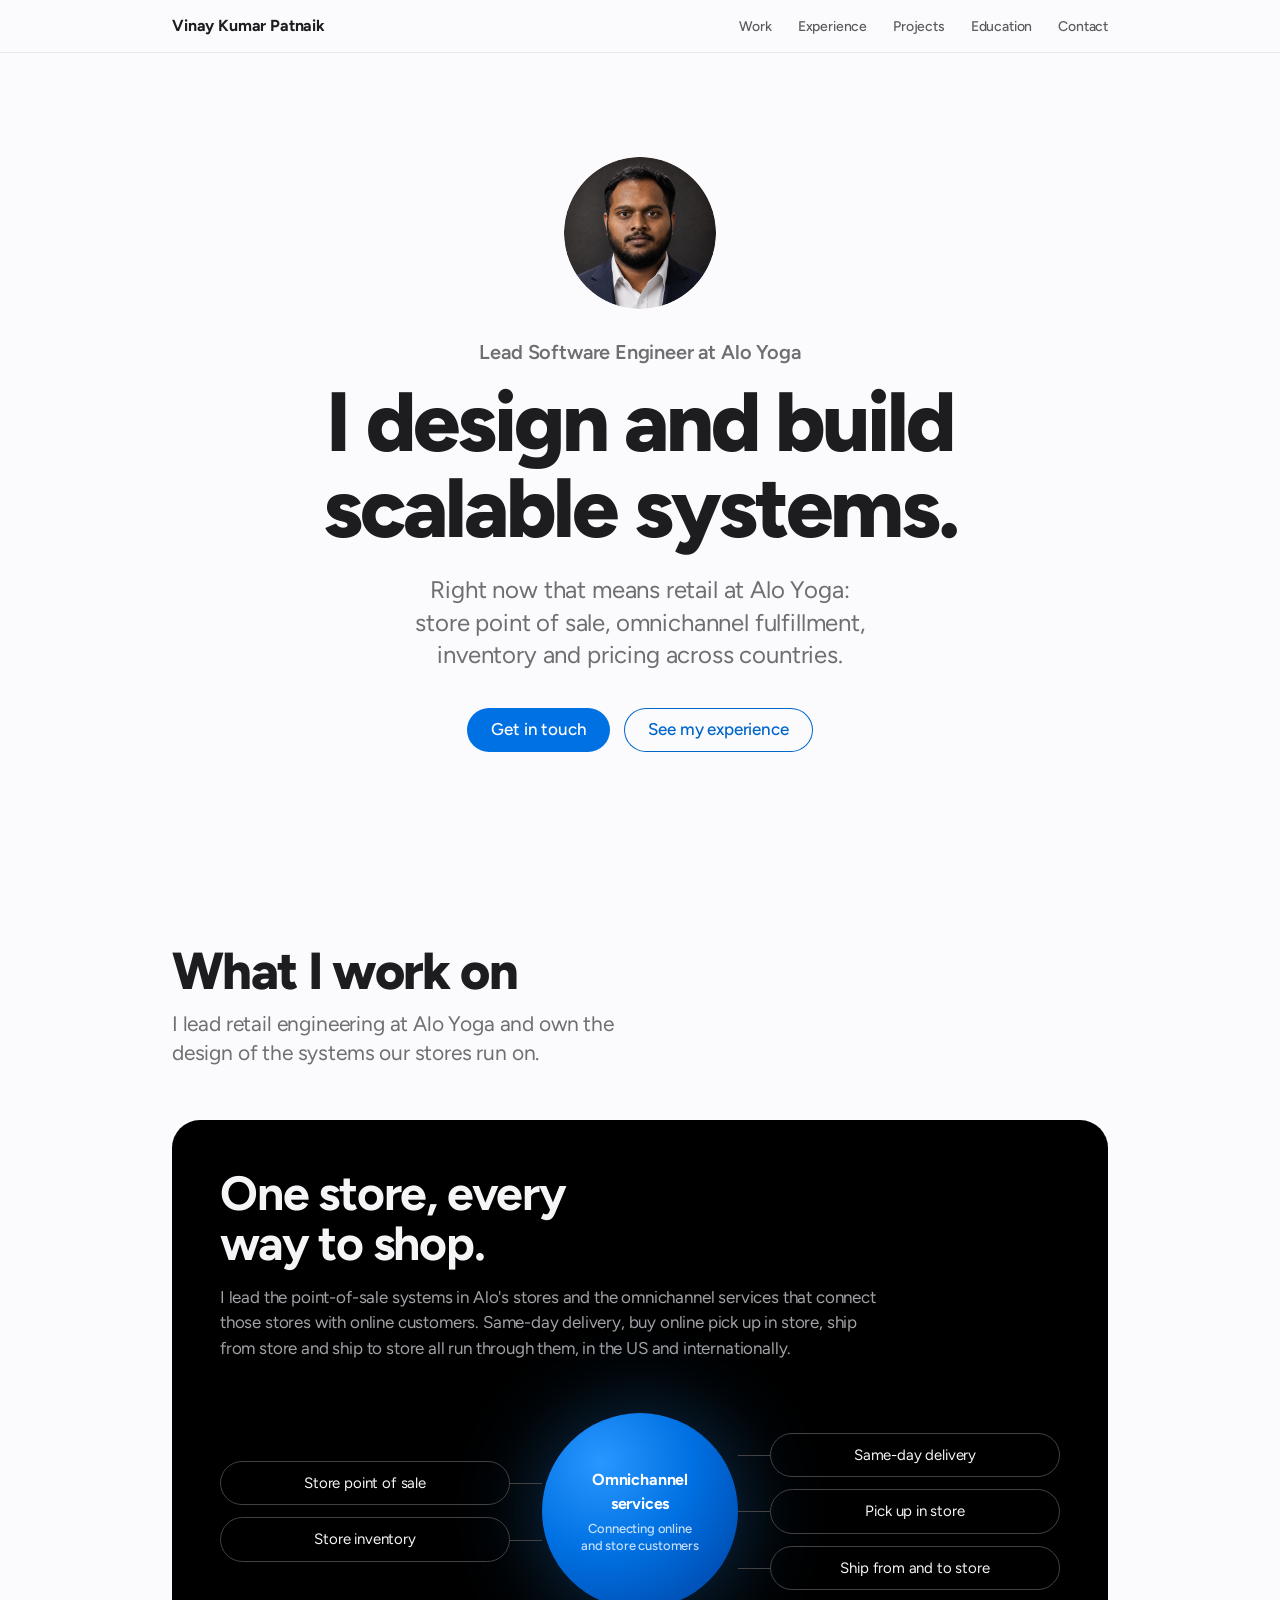
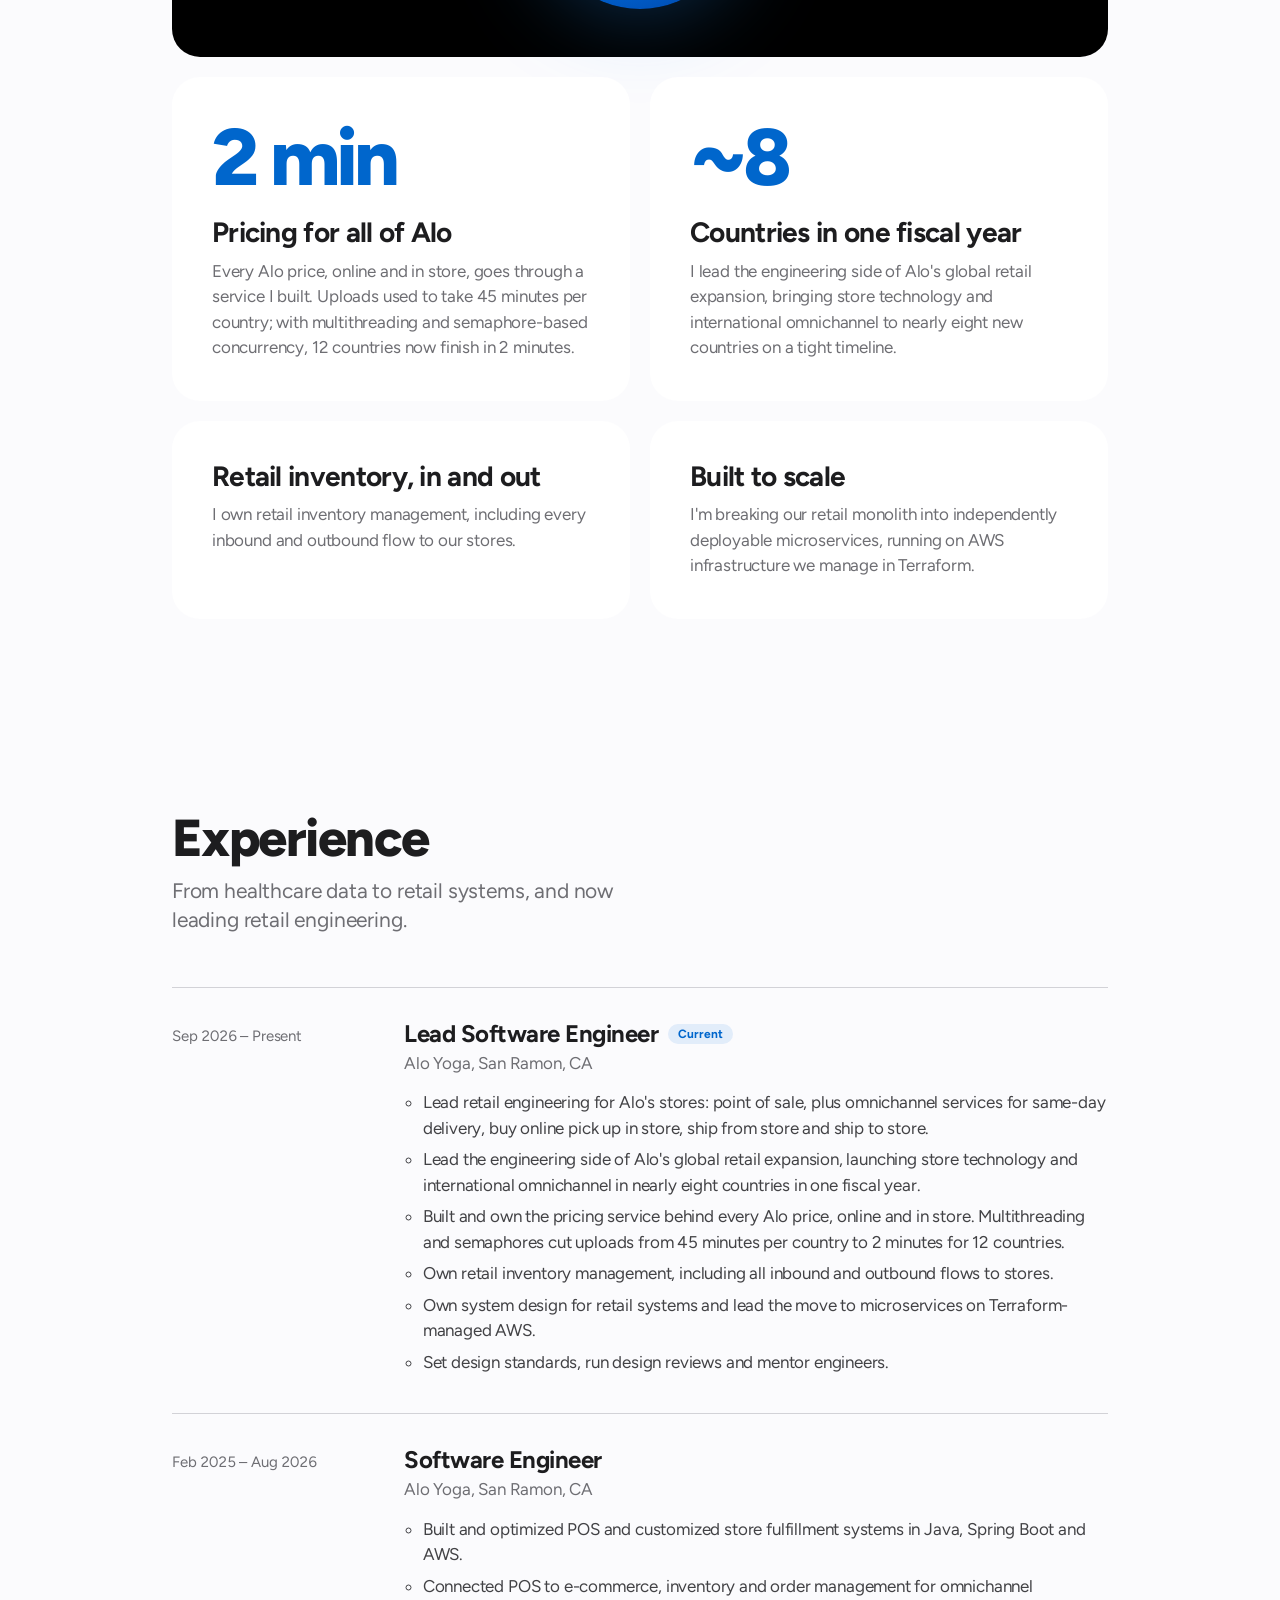
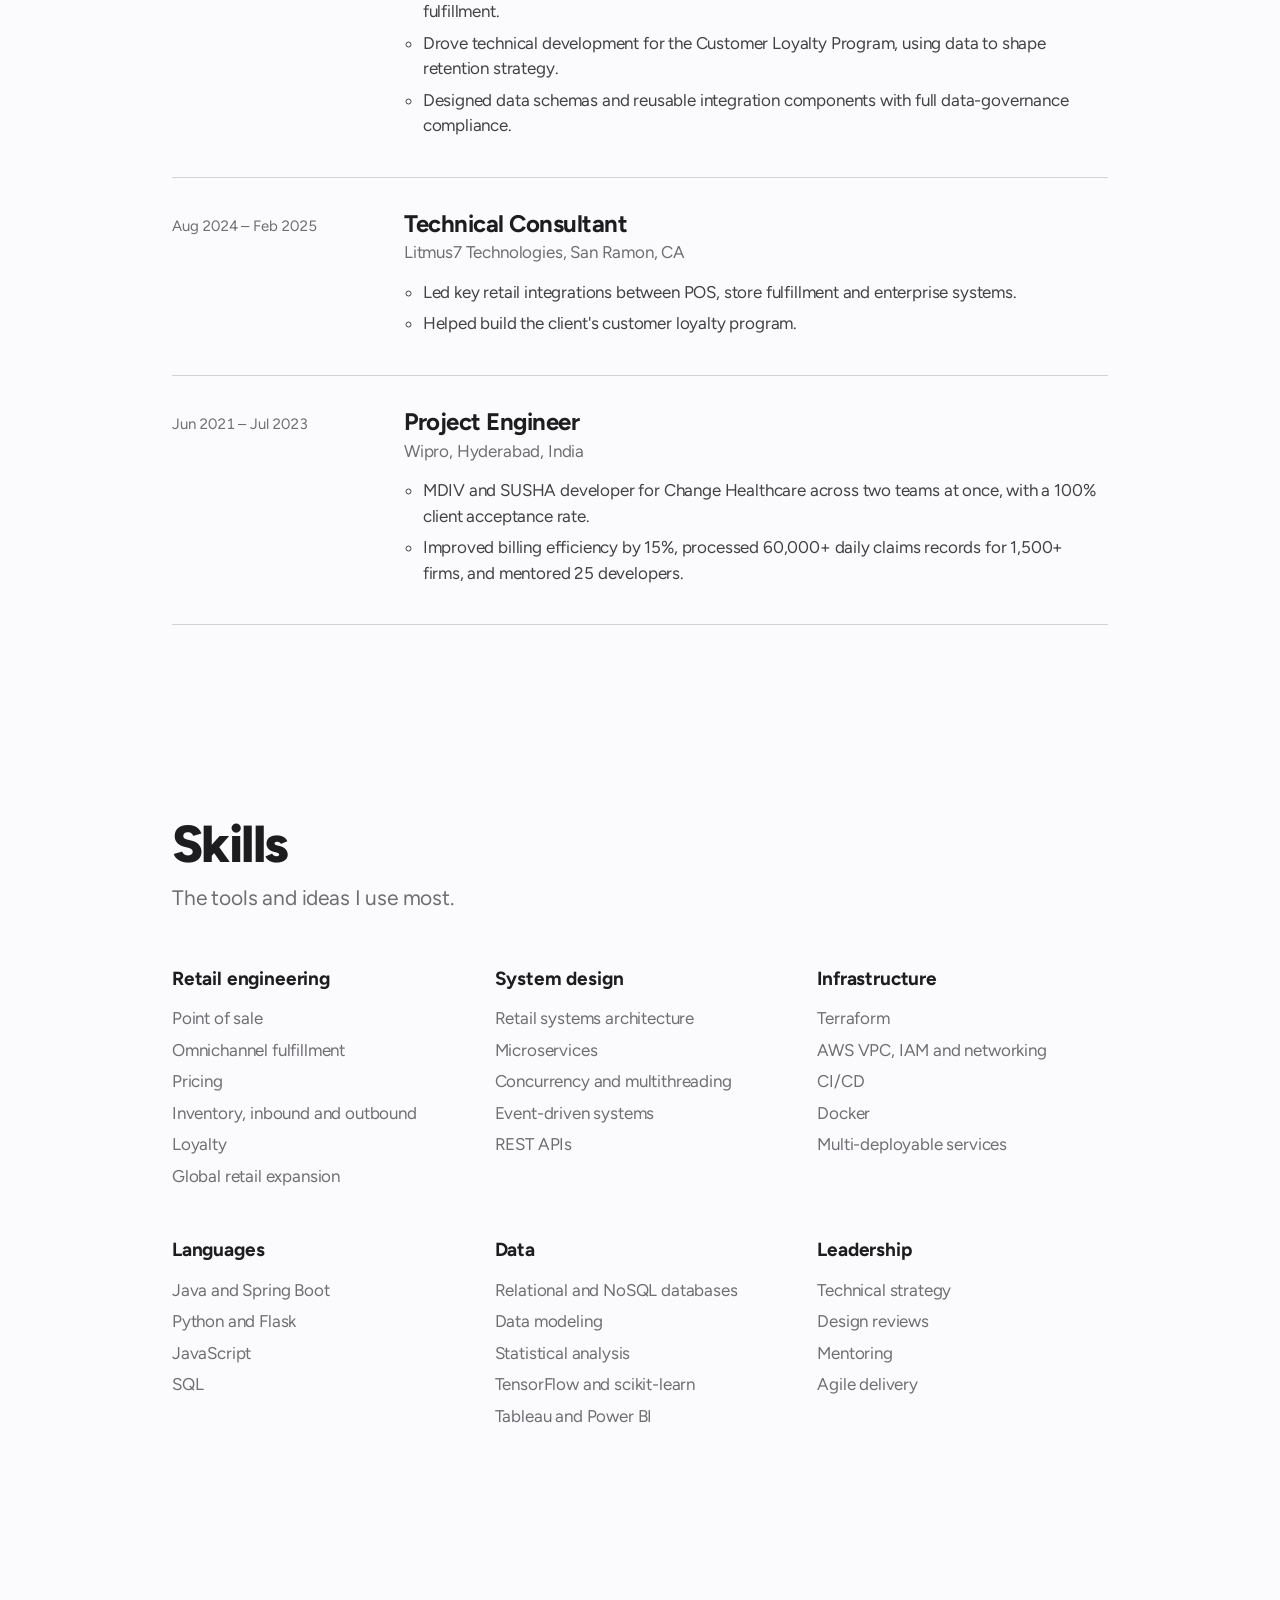
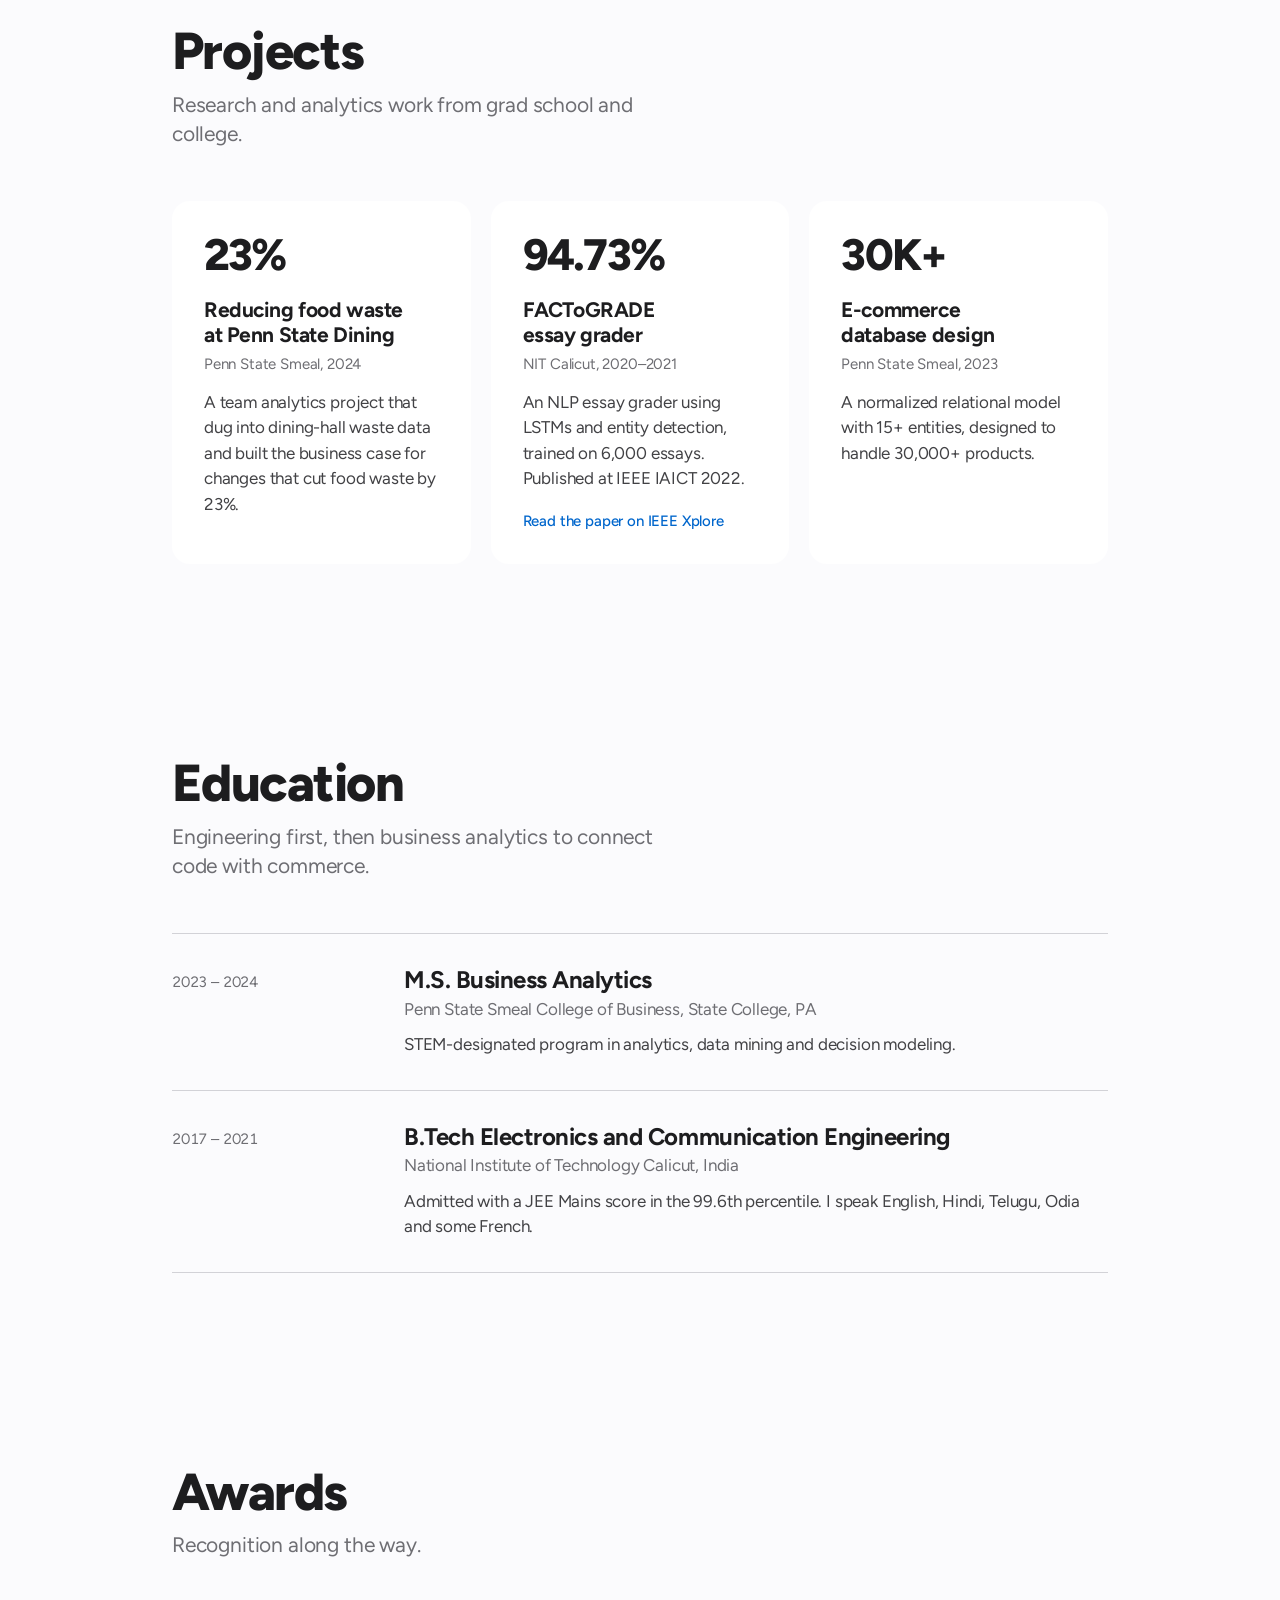
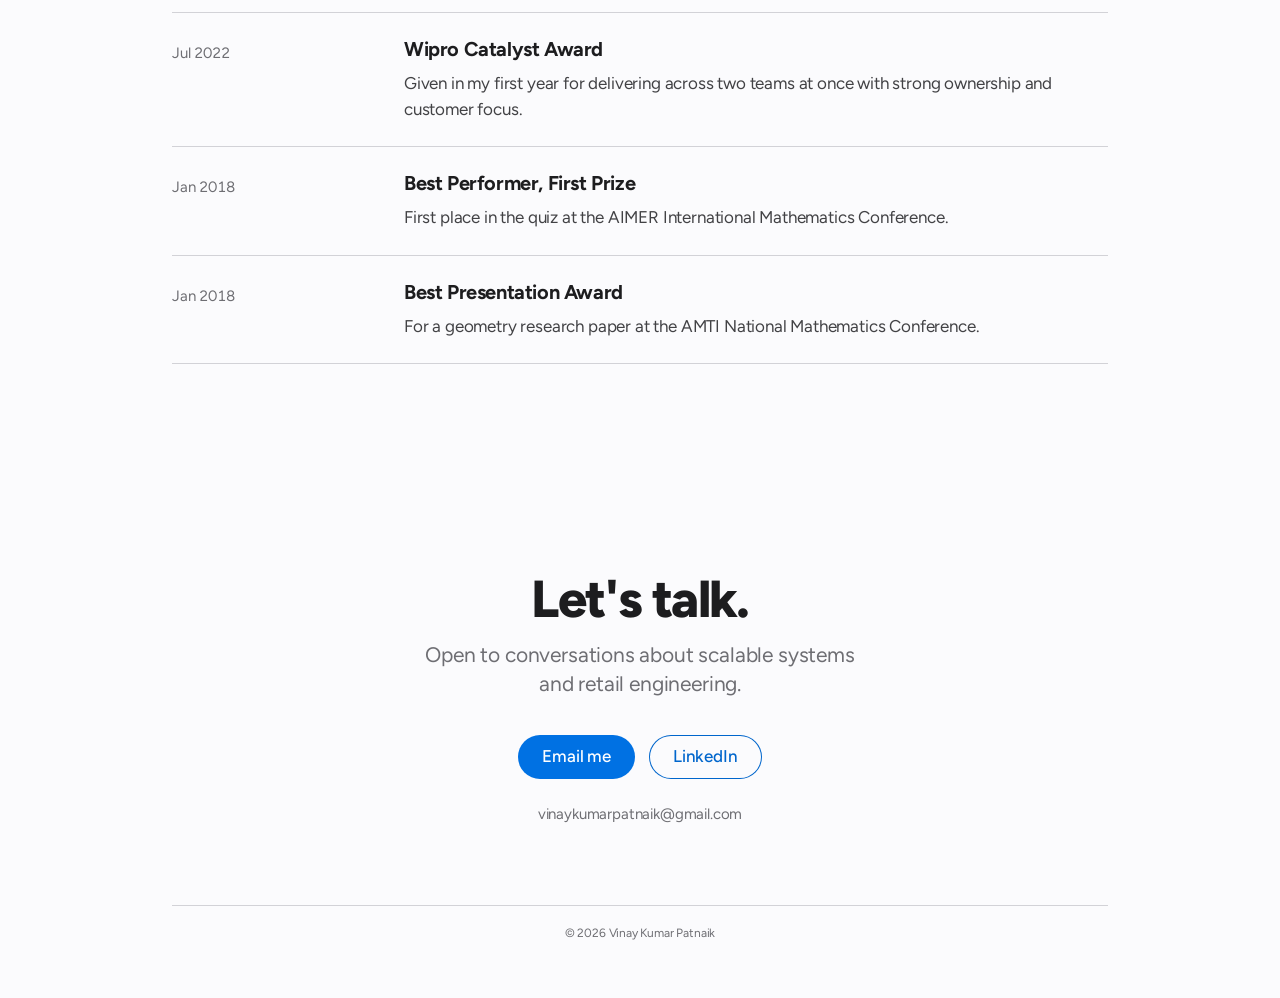
==== index.html @ 87bb8168 "Align copy with scalable systems framing; add robots.txt and sitemap" ====
<!DOCTYPE html>
<html lang="en">
<head>
<meta charset="utf-8">
<meta name="viewport" content="width=device-width, initial-scale=1">
<title>Vinay Kumar Patnaik — Lead Software Engineer</title>
<meta name="description" content="Vinay Kumar Patnaik designs and builds scalable systems. Lead Software Engineer at Alo Yoga, leading retail engineering: POS, omnichannel, inventory, pricing and global expansion.">
<meta name="color-scheme" content="light dark">
<link rel="canonical" href="https://vinaykumarpatnaik.com/">
<meta property="og:title" content="Vinay Kumar Patnaik — Lead Software Engineer">
<meta property="og:description" content="I design and build scalable systems. Right now that means retail at Alo Yoga: POS, omnichannel, inventory and pricing across countries.">
<meta property="og:image" content="https://vinaykumarpatnaik.com/images/avatar.png">
<meta property="og:url" content="https://vinaykumarpatnaik.com/">
<link rel="icon" href="images/avatar.png">

<link rel="preconnect" href="https://fonts.googleapis.com">
<link rel="preconnect" href="https://fonts.gstatic.com" crossorigin>
<link rel="stylesheet" href="https://fonts.googleapis.com/css2?family=Figtree:wght@400;500;600;700;800&display=swap">

<style>
  :root{
    --canvas:#fbfbfd; --surface:#ffffff; --ink:#1d1d1f; --body:#424245; --muted:#6e6e73;
    --hair:#d2d2d7; --link:#0066cc; --cta:#0071e3; --cta-hover:#0077ed;
    --night:#000000; --night-ink:#f5f5f7; --night-muted:#a1a1a6; --night-line:#424245;
    --nav:rgba(251,251,253,.72); --nav-line:rgba(0,0,0,.08); --tag:rgba(0,113,227,.1);
    --font:"Figtree",-apple-system,BlinkMacSystemFont,"Helvetica Neue",Helvetica,Arial,sans-serif;
  }
  @media (prefers-color-scheme:dark){
    :root{
      --canvas:#000000; --surface:#1d1d1f; --ink:#f5f5f7; --body:#c7c7cc; --muted:#86868b;
      --hair:#38383a; --link:#2997ff; --cta:#0071e3; --cta-hover:#0a84ff;
      --night:#0b0b0c; --night-line:#3a3a3c;
      --nav:rgba(22,22,23,.72); --nav-line:rgba(255,255,255,.08); --tag:rgba(41,151,255,.16);
    }
  }
  *{box-sizing:border-box;margin:0;padding:0}
  html{scroll-behavior:smooth;-webkit-text-size-adjust:100%;scroll-padding-top:64px}
  body{background:var(--canvas);color:var(--ink);font-family:var(--font);font-size:17px;line-height:1.5;letter-spacing:-0.01em;-webkit-font-smoothing:antialiased;overflow-x:clip}
  img{max-width:100%}
  a{color:var(--link);text-decoration:none}
  a:hover{text-decoration:underline}
  :focus-visible{outline:3px solid var(--cta);outline-offset:3px;border-radius:6px}
  .wrap{max-width:980px;margin-inline:auto;padding-inline:22px}

  /* nav */
  nav{position:sticky;top:0;z-index:10;background:var(--nav);backdrop-filter:saturate(180%) blur(20px);-webkit-backdrop-filter:saturate(180%) blur(20px);border-bottom:1px solid var(--nav-line)}
  nav .wrap{display:flex;align-items:center;justify-content:space-between;height:52px}
  nav .me{font-weight:700;font-size:16px;color:var(--ink);letter-spacing:-0.01em}
  nav .me:hover{text-decoration:none}
  nav ul{display:flex;gap:26px;list-style:none}
  nav ul a{color:var(--ink);opacity:.72;font-size:14px;font-weight:500;padding-block:14px}
  nav ul a:hover{opacity:1;text-decoration:none}

  /* hero */
  .hero{text-align:center;padding-block:104px 96px}
  .avatar{display:block;width:152px;height:152px;border-radius:50%;margin:0 auto 28px}
  .hero .role{font-size:20px;font-weight:600;color:var(--muted)}
  .hero h1{font-size:clamp(46px,8.4vw,84px);line-height:1.02;letter-spacing:-0.035em;font-weight:800;max-width:12ch;margin:12px auto 0;text-wrap:balance}
  .hero .sub{font-size:clamp(19px,2.4vw,24px);line-height:1.35;color:var(--muted);max-width:32ch;margin:24px auto 0;text-wrap:balance}
  .ctas{margin-top:36px;display:flex;gap:14px;justify-content:center;flex-wrap:wrap}
  .btn{display:inline-flex;align-items:center;min-height:44px;padding:0 24px;border-radius:980px;font-size:17px;font-weight:500}
  .btn:hover{text-decoration:none}
  .btn-primary{background:var(--cta);color:#fff}
  .btn-primary:hover{background:var(--cta-hover)}
  .btn-ghost{color:var(--link);box-shadow:inset 0 0 0 1px var(--link)}
  .btn-ghost:hover{background:var(--tag)}
  @media (prefers-reduced-motion:no-preference){
    .hero > *{opacity:0;transform:translateY(14px);animation:rise .9s cubic-bezier(.2,.7,.2,1) forwards}
    .hero > :nth-child(2){animation-delay:.08s}
    .hero > :nth-child(3){animation-delay:.16s}
    .hero > :nth-child(4){animation-delay:.26s}
    .hero > :nth-child(5){animation-delay:.34s}
    @keyframes rise{to{opacity:1;transform:none}}
  }

  /* sections */
  section{padding-block:96px}
  h2{font-size:clamp(34px,5vw,52px);line-height:1.05;letter-spacing:-0.03em;font-weight:800;margin-bottom:12px;text-wrap:balance}
  .lede{font-size:21px;line-height:1.38;color:var(--muted);max-width:38ch;margin-bottom:52px}

  /* bento */
  .grid{display:grid;grid-template-columns:repeat(6,minmax(0,1fr));gap:20px}
  .tile{background:var(--surface);border-radius:28px;padding:40px;display:flex;flex-direction:column}
  .tile h3{font-size:28px;line-height:1.12;letter-spacing:-0.025em;font-weight:700;margin-bottom:10px;text-wrap:balance}
  .tile p{color:var(--muted)}
  .s6{grid-column:span 6}.s4{grid-column:span 4}.s3{grid-column:span 3}.s2{grid-column:span 2}
  .tile.night{background:var(--night);color:var(--night-ink);padding:48px}
  @media (prefers-color-scheme:dark){.tile.night{box-shadow:inset 0 0 0 1px var(--night-line)}}
  .tile.night p{color:var(--night-muted);max-width:60ch}
  .tile.night h3{font-size:clamp(32px,4.6vw,48px);line-height:1.05;max-width:15ch;margin-bottom:16px}
  .stat{font-size:clamp(56px,7vw,80px);font-weight:800;letter-spacing:-0.05em;line-height:1;margin-bottom:20px;color:var(--link)}

  /* omnichannel diagram */
  .omni{margin-top:52px;display:grid;grid-template-columns:1fr auto 1fr;align-items:center}
  .chans{display:flex;flex-direction:column;gap:12px}
  .chan{position:relative;border:1px solid var(--night-line);border-radius:980px;padding:10px 18px;font-size:15px;color:var(--night-ink);text-align:center;white-space:nowrap}
  .left .chan::after,.right .chan::before{content:"";position:absolute;top:50%;width:32px;height:1px;background:var(--night-line)}
  .left .chan::after{right:-33px}
  .right .chan::before{left:-33px}
  .core{width:196px;height:196px;border-radius:50%;margin-inline:32px;display:grid;place-content:center;text-align:center;padding:24px;font-size:16px;font-weight:700;color:#fff;
    background:radial-gradient(circle at 30% 25%,#2997ff 0%,#0071e3 45%,#003e9e 100%);box-shadow:0 0 90px rgba(41,151,255,.35)}
  .core small{display:block;font-weight:500;color:rgba(255,255,255,.78);font-size:13px;margin-top:4px;line-height:1.35}

  /* ruled rows: experience, education, awards */
  .rows{list-style:none;border-top:1px solid var(--hair)}
  .row{display:grid;grid-template-columns:200px minmax(0,1fr);gap:32px;padding-block:32px;border-bottom:1px solid var(--hair)}
  .row .when{color:var(--muted);font-size:15px;padding-top:5px;font-variant-numeric:tabular-nums}
  .row h3{font-size:24px;line-height:1.2;letter-spacing:-0.02em;font-weight:700}
  .row .org{color:var(--muted);margin-top:2px}
  .row ul{padding-left:1.1em;color:var(--body);margin-top:14px}
  .row li{margin-block:6px;max-width:66ch}
  .row p{color:var(--body);margin-top:10px;max-width:62ch}
  .row.current h3::after{content:"Current";display:inline-block;font-size:12px;font-weight:700;color:var(--link);background:var(--tag);padding:3px 10px;border-radius:980px;margin-left:10px;vertical-align:4px;letter-spacing:0}
  .rows.compact .row{padding-block:24px}
  .rows.compact .row h3{font-size:20px}

  /* skills */
  .skills{display:grid;grid-template-columns:repeat(3,minmax(0,1fr));gap:44px 32px}
  .skills h3{font-size:19px;font-weight:700;margin-bottom:10px}
  .skills ul{list-style:none;color:var(--muted)}
  .skills li{padding-block:3px}

  /* projects */
  .cards{display:grid;grid-template-columns:repeat(3,minmax(0,1fr));gap:20px}
  .card{background:var(--surface);border-radius:18px;padding:32px;display:flex;flex-direction:column}
  .card .result{font-size:44px;font-weight:800;letter-spacing:-0.04em;line-height:1;margin-bottom:20px}
  .card h3{font-size:21px;line-height:1.2;font-weight:700;letter-spacing:-0.02em;margin-bottom:6px;text-wrap:balance}
  .card .meta{color:var(--muted);font-size:15px;margin-bottom:14px}
  .card p{color:var(--body)}
  .card .more{margin-top:auto;padding-top:18px;font-size:15px;font-weight:500}

  /* footer */
  footer{padding-block:112px 56px;text-align:center}
  footer h2{margin-bottom:14px}
  footer .lede{margin:0 auto 32px;max-width:34ch}
  footer .addr{margin-top:24px;color:var(--muted);font-size:15px}
  .fine{margin-top:80px;padding-top:18px;border-top:1px solid var(--hair);font-size:12px;color:var(--muted)}

  @media (max-width:820px){
    nav ul{gap:18px}
    .s2,.s3,.s4{grid-column:span 6}
    .tile,.tile.night{padding:32px}
    .row{grid-template-columns:minmax(0,1fr);gap:4px}
    .skills{grid-template-columns:repeat(2,minmax(0,1fr))}
    .cards{grid-template-columns:minmax(0,1fr)}
    .omni{grid-template-columns:minmax(0,1fr);justify-items:center;gap:22px}
    .chans{flex-direction:row;flex-wrap:wrap;justify-content:center}
    .left .chan::after,.right .chan::before{display:none}
    .core{margin:0}
  }
  @media (max-width:560px){
    nav ul li:nth-child(n+3){display:none}
    .skills{grid-template-columns:minmax(0,1fr)}
    .hero{padding-block:72px 64px}
    section{padding-block:72px}
    .lede{font-size:19px;margin-bottom:36px}
  }
</style>
</head>
<body>

<nav aria-label="Main">
  <div class="wrap">
    <a class="me" href="#top">Vinay Kumar Patnaik</a>
    <ul>
      <li><a href="#work">Work</a></li>
      <li><a href="#experience">Experience</a></li>
      <li><a href="#projects">Projects</a></li>
      <li><a href="#education">Education</a></li>
      <li><a href="#contact">Contact</a></li>
    </ul>
  </div>
</nav>

<main id="top">
  <header class="hero wrap">
    <img class="avatar" src="images/avatar.png" width="152" height="152" alt="Portrait of Vinay Kumar Patnaik">
    <p class="role">Lead Software Engineer at Alo Yoga</p>
    <h1>I design and build scalable systems.</h1>
    <p class="sub">Right now that means retail at Alo Yoga: store point of sale, omnichannel fulfillment, inventory and pricing across countries.</p>
    <div class="ctas">
      <a class="btn btn-primary" href="mailto:vinaykumarpatnaik@gmail.com">Get in touch</a>
      <a class="btn btn-ghost" href="#experience">See my experience</a>
    </div>
  </header>

  <section id="work" class="wrap" aria-labelledby="work-h">
    <h2 id="work-h">What I work on</h2>
    <p class="lede">I lead retail engineering at Alo Yoga and own the design of the systems our stores run on.</p>

    <div class="grid">
      <article class="tile night s6">
        <h3>One store, every way to shop.</h3>
        <p>I lead the point-of-sale systems in Alo's stores and the omnichannel services that connect those stores with online customers. Same-day delivery, buy online pick up in store, ship from store and ship to store all run through them, in the US and internationally.</p>
        <div class="omni" aria-hidden="true">
          <div class="chans left"><span class="chan">Store point of sale</span><span class="chan">Store inventory</span></div>
          <div class="core">Omnichannel services<small>Connecting online<br>and store customers</small></div>
          <div class="chans right"><span class="chan">Same-day delivery</span><span class="chan">Pick up in store</span><span class="chan">Ship from and to store</span></div>
        </div>
      </article>

      <article class="tile s3">
        <div class="stat">2 min</div>
        <h3>Pricing for all of Alo</h3>
        <p>Every Alo price, online and in store, goes through a service I built. Uploads used to take 45 minutes per country; with multithreading and semaphore-based concurrency, 12 countries now finish in 2 minutes.</p>
      </article>

      <article class="tile s3">
        <div class="stat">~8</div>
        <h3>Countries in one fiscal year</h3>
        <p>I lead the engineering side of Alo's global retail expansion, bringing store technology and international omnichannel to nearly eight new countries on a tight timeline.</p>
      </article>

      <article class="tile s3">
        <h3>Retail inventory, in and out</h3>
        <p>I own retail inventory management, including every inbound and outbound flow to our stores.</p>
      </article>

      <article class="tile s3">
        <h3>Built to scale</h3>
        <p>I'm breaking our retail monolith into independently deployable microservices, running on AWS infrastructure we manage in Terraform.</p>
      </article>
    </div>
  </section>

  <section id="experience" class="wrap" aria-labelledby="exp-h">
    <h2 id="exp-h">Experience</h2>
    <p class="lede">From healthcare data to retail systems, and now leading retail engineering.</p>
    <ol class="rows">
      <li class="row current">
        <div class="when">Sep 2026 – Present</div>
        <div>
          <h3>Lead Software Engineer</h3>
          <div class="org">Alo Yoga, San Ramon, CA</div>
          <ul>
            <li>Lead retail engineering for Alo's stores: point of sale, plus omnichannel services for same-day delivery, buy online pick up in store, ship from store and ship to store.</li>
            <li>Lead the engineering side of Alo's global retail expansion, launching store technology and international omnichannel in nearly eight countries in one fiscal year.</li>
            <li>Built and own the pricing service behind every Alo price, online and in store. Multithreading and semaphores cut uploads from 45 minutes per country to 2 minutes for 12 countries.</li>
            <li>Own retail inventory management, including all inbound and outbound flows to stores.</li>
            <li>Own system design for retail systems and lead the move to microservices on Terraform-managed AWS.</li>
            <li>Set design standards, run design reviews and mentor engineers.</li>
          </ul>
        </div>
      </li>
      <li class="row">
        <div class="when">Feb 2025 – Aug 2026</div>
        <div>
          <h3>Software Engineer</h3>
          <div class="org">Alo Yoga, San Ramon, CA</div>
          <ul>
            <li>Built and optimized POS and customized store fulfillment systems in Java, Spring Boot and AWS.</li>
            <li>Connected POS to e-commerce, inventory and order management for omnichannel fulfillment.</li>
            <li>Drove technical development for the Customer Loyalty Program, using data to shape retention strategy.</li>
            <li>Designed data schemas and reusable integration components with full data-governance compliance.</li>
          </ul>
        </div>
      </li>
      <li class="row">
        <div class="when">Aug 2024 – Feb 2025</div>
        <div>
          <h3>Technical Consultant</h3>
          <div class="org">Litmus7 Technologies, San Ramon, CA</div>
          <ul>
            <li>Led key retail integrations between POS, store fulfillment and enterprise systems.</li>
            <li>Helped build the client's customer loyalty program.</li>
          </ul>
        </div>
      </li>
      <li class="row">
        <div class="when">Jun 2021 – Jul 2023</div>
        <div>
          <h3>Project Engineer</h3>
          <div class="org">Wipro, Hyderabad, India</div>
          <ul>
            <li>MDIV and SUSHA developer for Change Healthcare across two teams at once, with a 100% client acceptance rate.</li>
            <li>Improved billing efficiency by 15%, processed 60,000+ daily claims records for 1,500+ firms, and mentored 25 developers.</li>
          </ul>
        </div>
      </li>
    </ol>
  </section>

  <section id="skills" class="wrap" aria-labelledby="skills-h">
    <h2 id="skills-h">Skills</h2>
    <p class="lede">The tools and ideas I use most.</p>
    <div class="skills">
      <div><h3>Retail engineering</h3><ul><li>Point of sale</li><li>Omnichannel fulfillment</li><li>Pricing</li><li>Inventory, inbound and outbound</li><li>Loyalty</li><li>Global retail expansion</li></ul></div>
      <div><h3>System design</h3><ul><li>Retail systems architecture</li><li>Microservices</li><li>Concurrency and multithreading</li><li>Event-driven systems</li><li>REST APIs</li></ul></div>
      <div><h3>Infrastructure</h3><ul><li>Terraform</li><li>AWS VPC, IAM and networking</li><li>CI/CD</li><li>Docker</li><li>Multi-deployable services</li></ul></div>
      <div><h3>Languages</h3><ul><li>Java and Spring Boot</li><li>Python and Flask</li><li>JavaScript</li><li>SQL</li></ul></div>
      <div><h3>Data</h3><ul><li>Relational and NoSQL databases</li><li>Data modeling</li><li>Statistical analysis</li><li>TensorFlow and scikit-learn</li><li>Tableau and Power BI</li></ul></div>
      <div><h3>Leadership</h3><ul><li>Technical strategy</li><li>Design reviews</li><li>Mentoring</li><li>Agile delivery</li></ul></div>
    </div>
  </section>

  <section id="projects" class="wrap" aria-labelledby="proj-h">
    <h2 id="proj-h">Projects</h2>
    <p class="lede">Research and analytics work from grad school and college.</p>
    <div class="cards">
      <article class="card">
        <div class="result">23%</div>
        <h3>Reducing food waste at Penn State Dining</h3>
        <div class="meta">Penn State Smeal, 2024</div>
        <p>A team analytics project that dug into dining-hall waste data and built the business case for changes that cut food waste by 23%.</p>
      </article>
      <article class="card">
        <div class="result">94.73%</div>
        <h3>FACToGRADE essay grader</h3>
        <div class="meta">NIT Calicut, 2020–2021</div>
        <p>An NLP essay grader using LSTMs and entity detection, trained on 6,000 essays. Published at IEEE IAICT 2022.</p>
        <a class="more" href="https://ieeexplore.ieee.org/document/9887447">Read the paper on IEEE Xplore</a>
      </article>
      <article class="card">
        <div class="result">30K+</div>
        <h3>E-commerce database design</h3>
        <div class="meta">Penn State Smeal, 2023</div>
        <p>A normalized relational model with 15+ entities, designed to handle 30,000+ products.</p>
      </article>
    </div>
  </section>

  <section id="education" class="wrap" aria-labelledby="edu-h">
    <h2 id="edu-h">Education</h2>
    <p class="lede">Engineering first, then business analytics to connect code with commerce.</p>
    <ol class="rows">
      <li class="row">
        <div class="when">2023 – 2024</div>
        <div>
          <h3>M.S. Business Analytics</h3>
          <div class="org">Penn State Smeal College of Business, State College, PA</div>
          <p>STEM-designated program in analytics, data mining and decision modeling.</p>
        </div>
      </li>
      <li class="row">
        <div class="when">2017 – 2021</div>
        <div>
          <h3>B.Tech Electronics and Communication Engineering</h3>
          <div class="org">National Institute of Technology Calicut, India</div>
          <p>Admitted with a JEE Mains score in the 99.6th percentile. I speak English, Hindi, Telugu, Odia and some French.</p>
        </div>
      </li>
    </ol>
  </section>

  <section id="awards" class="wrap" aria-labelledby="awards-h">
    <h2 id="awards-h">Awards</h2>
    <p class="lede">Recognition along the way.</p>
    <ol class="rows compact">
      <li class="row">
        <div class="when">Jul 2022</div>
        <div>
          <h3>Wipro Catalyst Award</h3>
          <p>Given in my first year for delivering across two teams at once with strong ownership and customer focus.</p>
        </div>
      </li>
      <li class="row">
        <div class="when">Jan 2018</div>
        <div>
          <h3>Best Performer, First Prize</h3>
          <p>First place in the quiz at the AIMER International Mathematics Conference.</p>
        </div>
      </li>
      <li class="row">
        <div class="when">Jan 2018</div>
        <div>
          <h3>Best Presentation Award</h3>
          <p>For a geometry research paper at the AMTI National Mathematics Conference.</p>
        </div>
      </li>
    </ol>
  </section>
</main>

<footer id="contact" class="wrap">
  <h2>Let's talk.</h2>
  <p class="lede">Open to conversations about scalable systems and retail engineering.</p>
  <div class="ctas">
    <a class="btn btn-primary" href="mailto:vinaykumarpatnaik@gmail.com">Email me</a>
    <a class="btn btn-ghost" href="https://www.linkedin.com/in/vinay-kumar-patnaik">LinkedIn</a>
  </div>
  <p class="addr">vinaykumarpatnaik@gmail.com</p>
  <div class="fine">© 2026 Vinay Kumar Patnaik</div>
</footer>

</body>
</html>
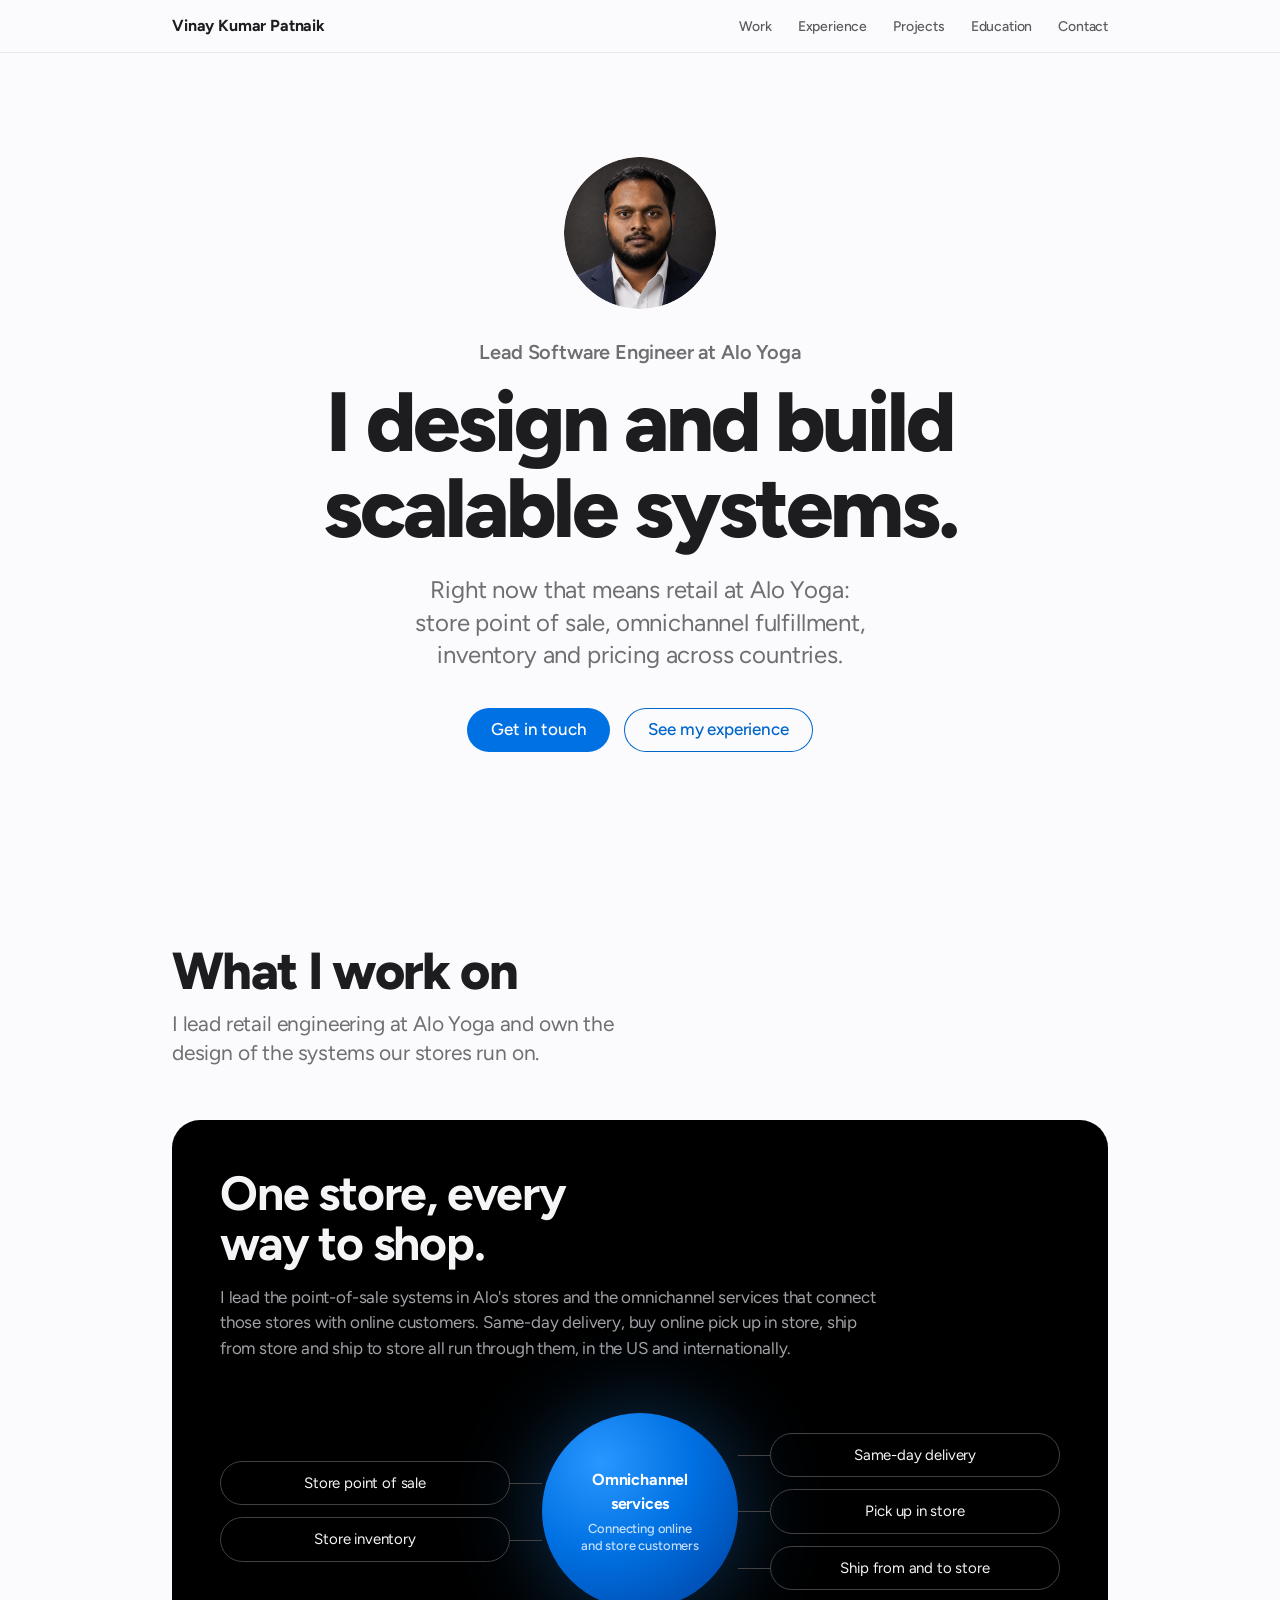
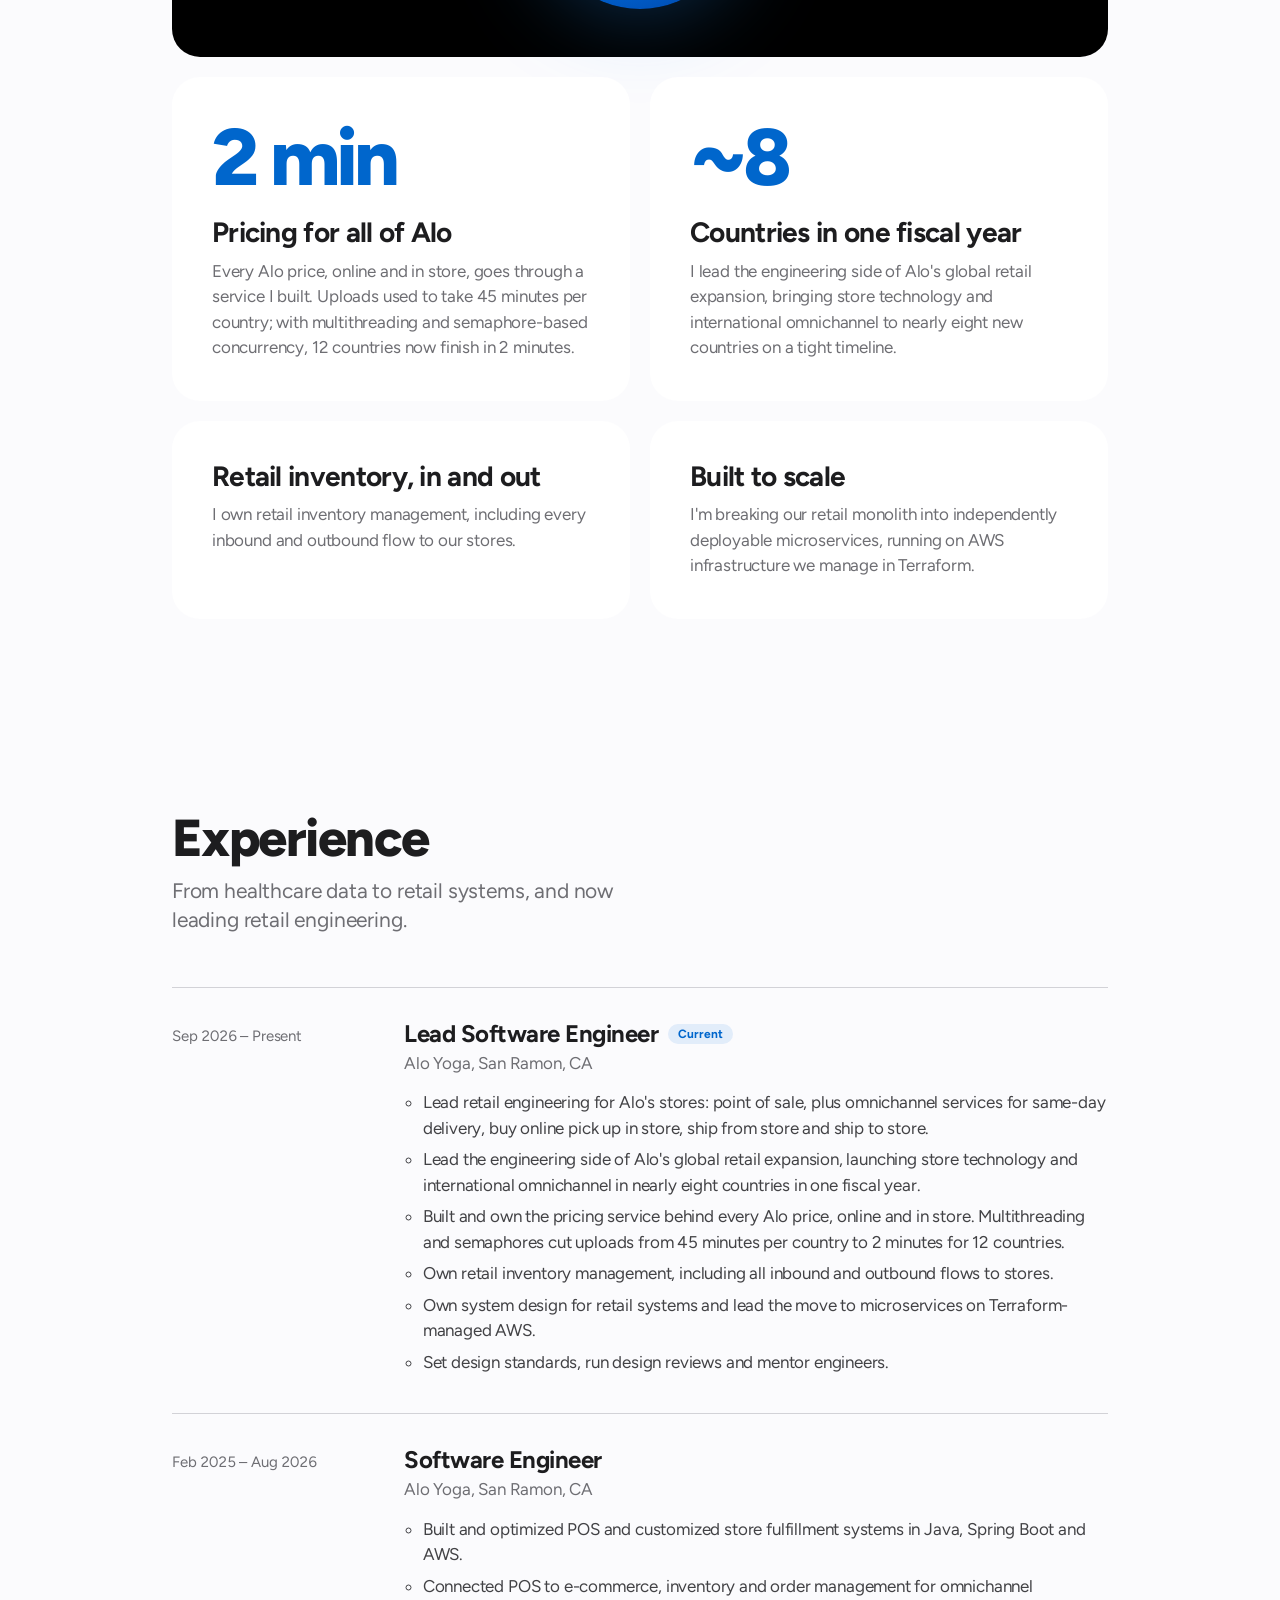
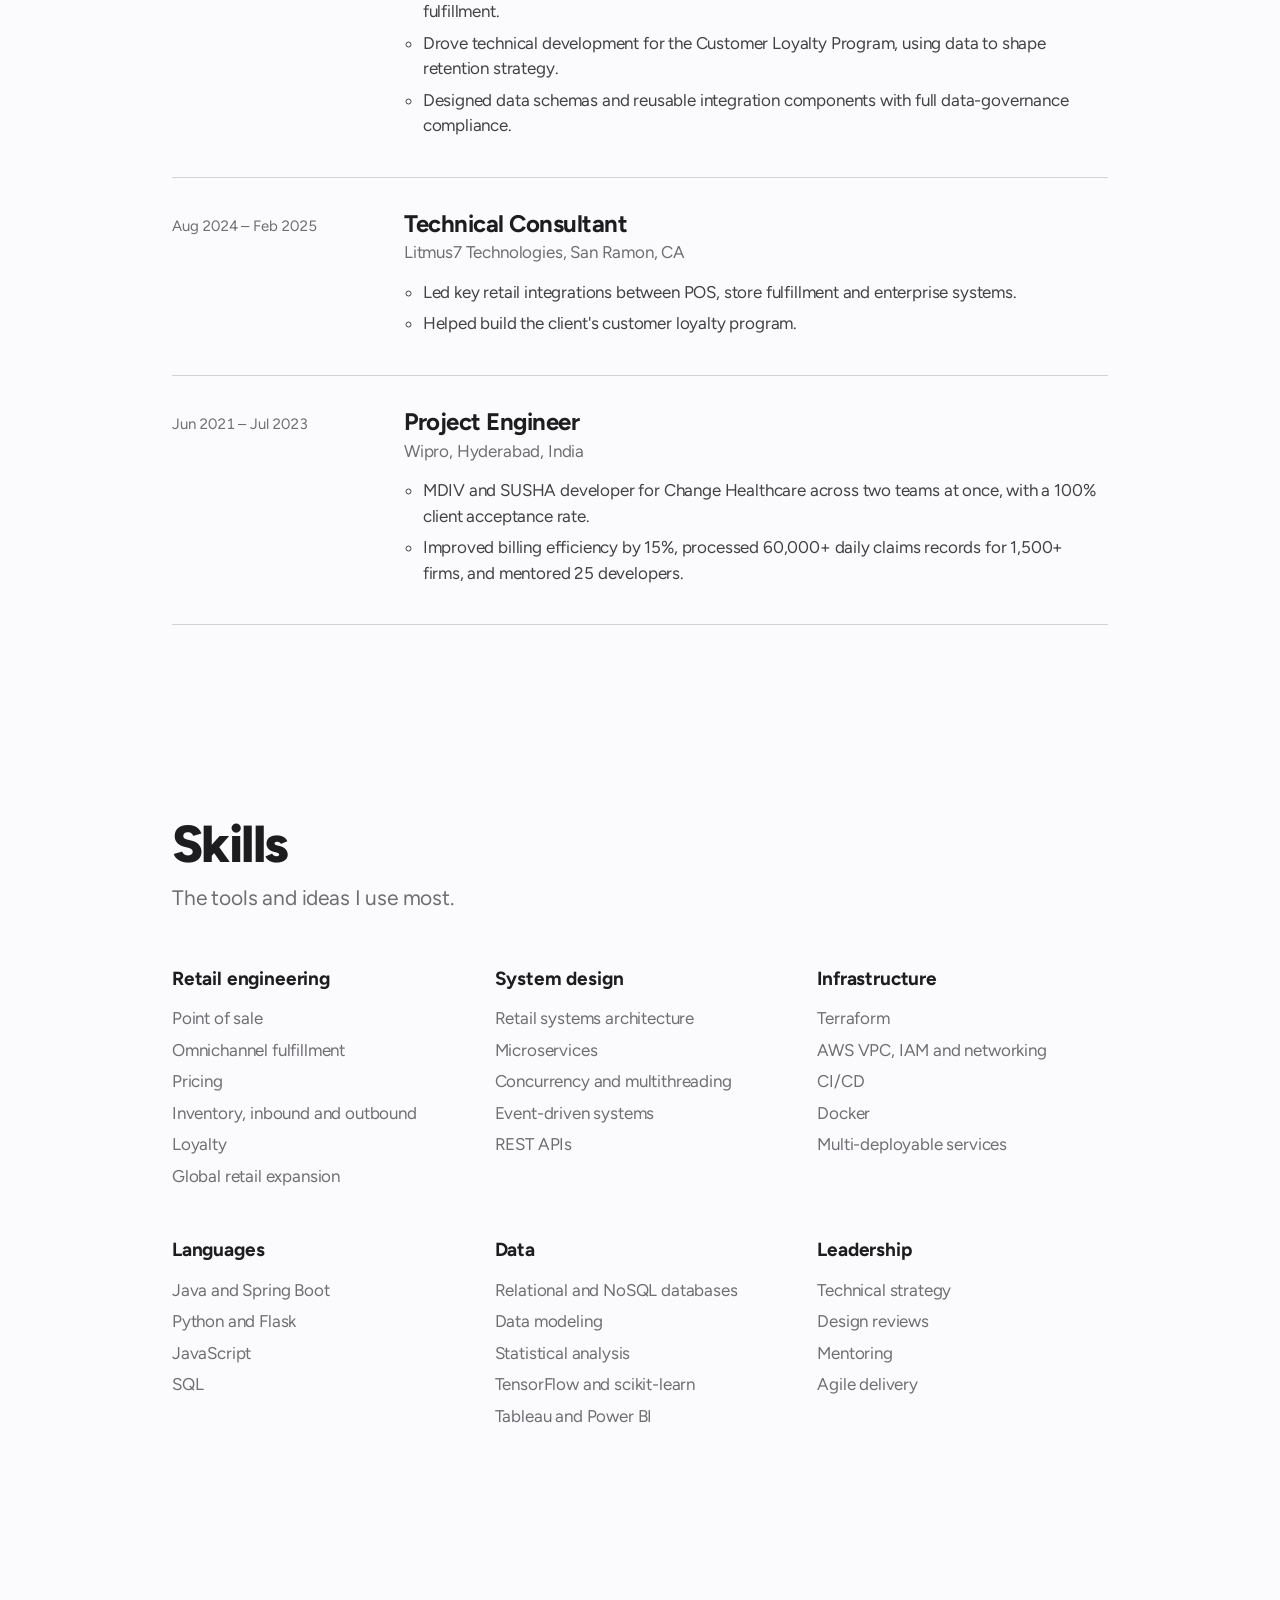
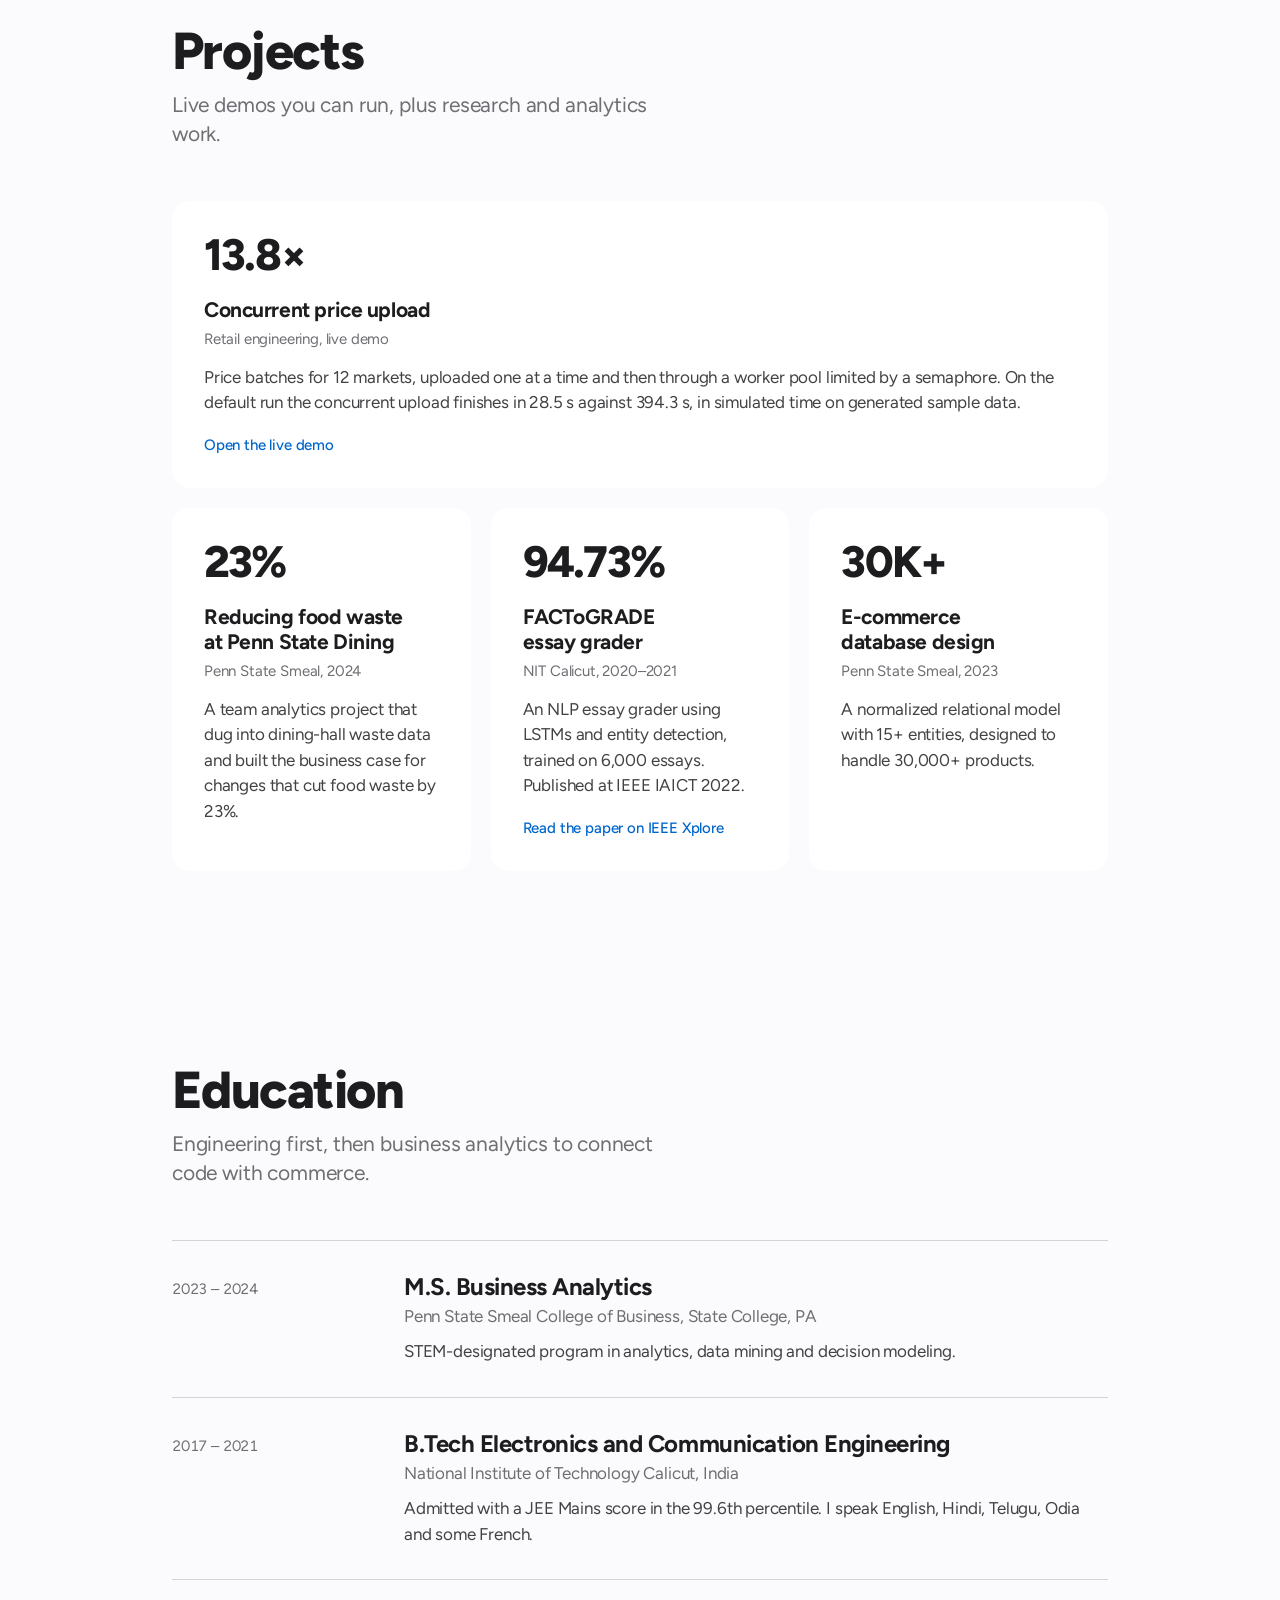
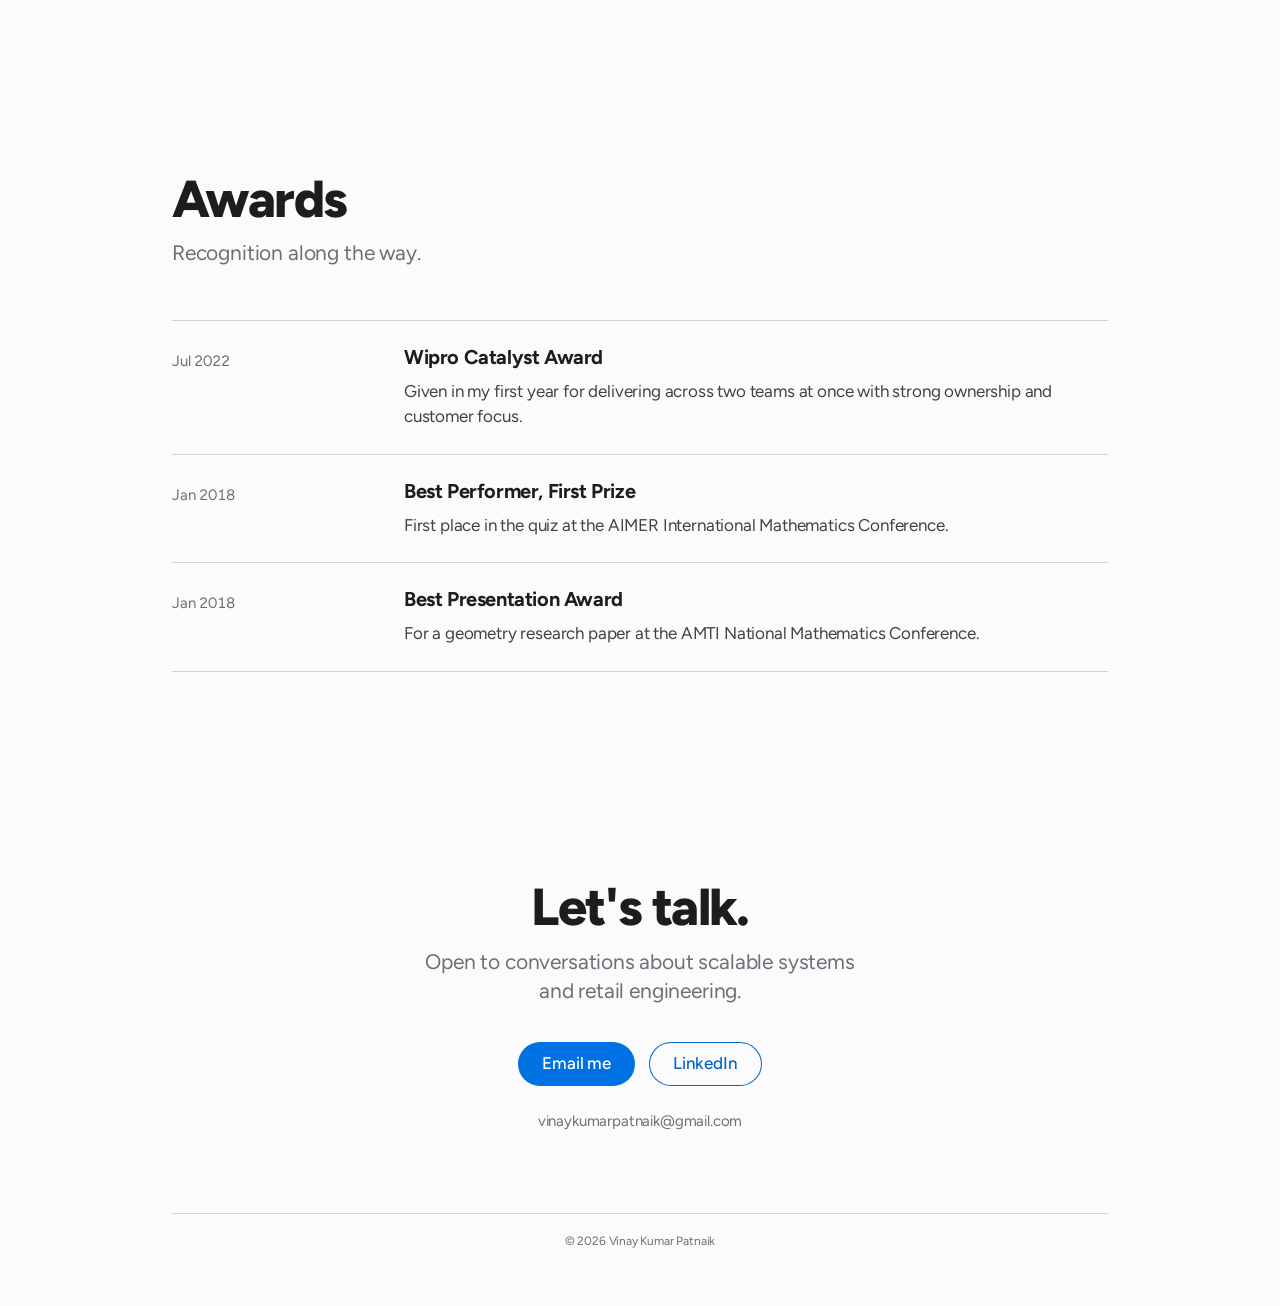
==== commit b511a483: "Add concurrent price upload live demo" ====
--- a/index.html
+++ b/index.html
@@ -295,7 +295,16 @@
 
   <section id="projects" class="wrap" aria-labelledby="proj-h">
     <h2 id="proj-h">Projects</h2>
-    <p class="lede">Research and analytics work from grad school and college.</p>
+    <p class="lede">Live demos you can run, plus research and analytics work.</p>
+    <div class="cards" style="margin-bottom:20px">
+      <article class="card" style="grid-column:1/-1">
+        <div class="result">13.8×</div>
+        <h3>Concurrent price upload</h3>
+        <div class="meta">Retail engineering, live demo</div>
+        <p>Price batches for 12 markets, uploaded one at a time and then through a worker pool limited by a semaphore. On the default run the concurrent upload finishes in 28.5 s against 394.3 s, in simulated time on generated sample data.</p>
+        <a class="more" href="projects/price-upload/">Open the live demo</a>
+      </article>
+    </div>
     <div class="cards">
       <article class="card">
         <div class="result">23%</div>
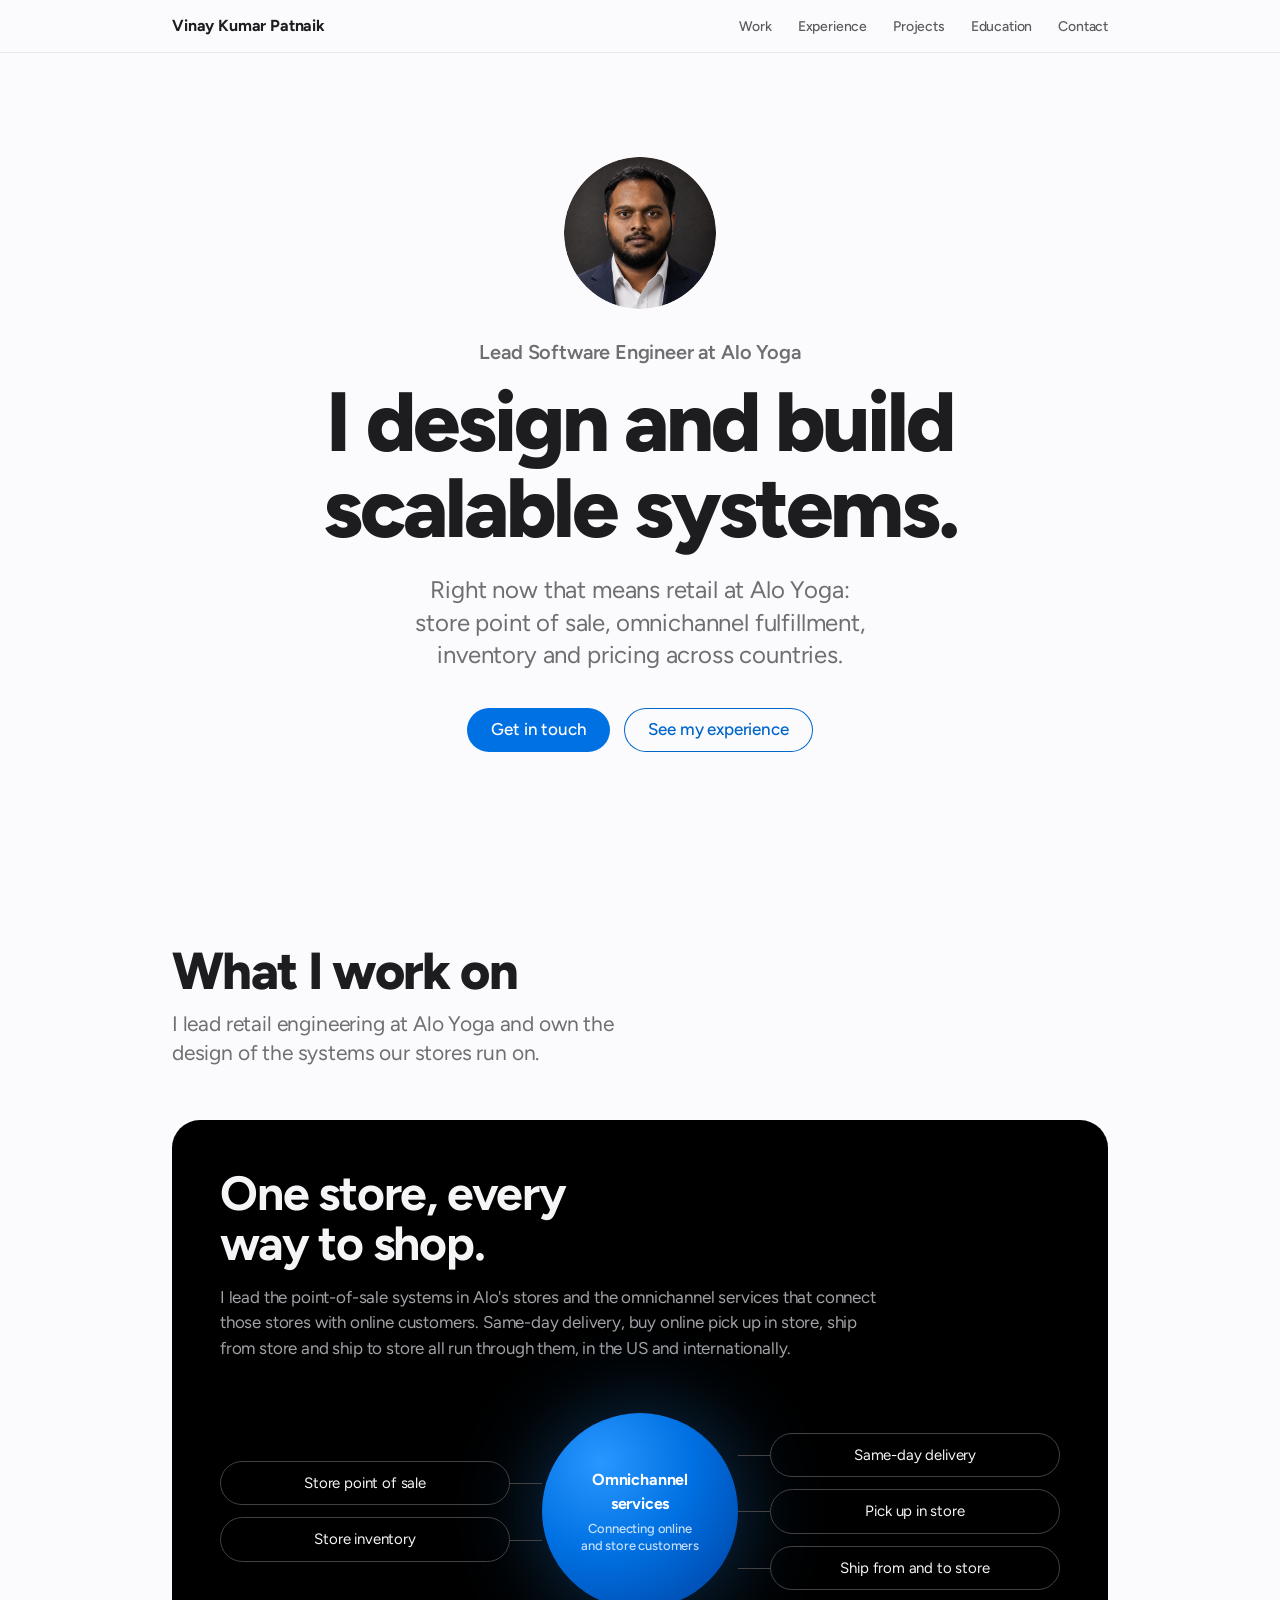
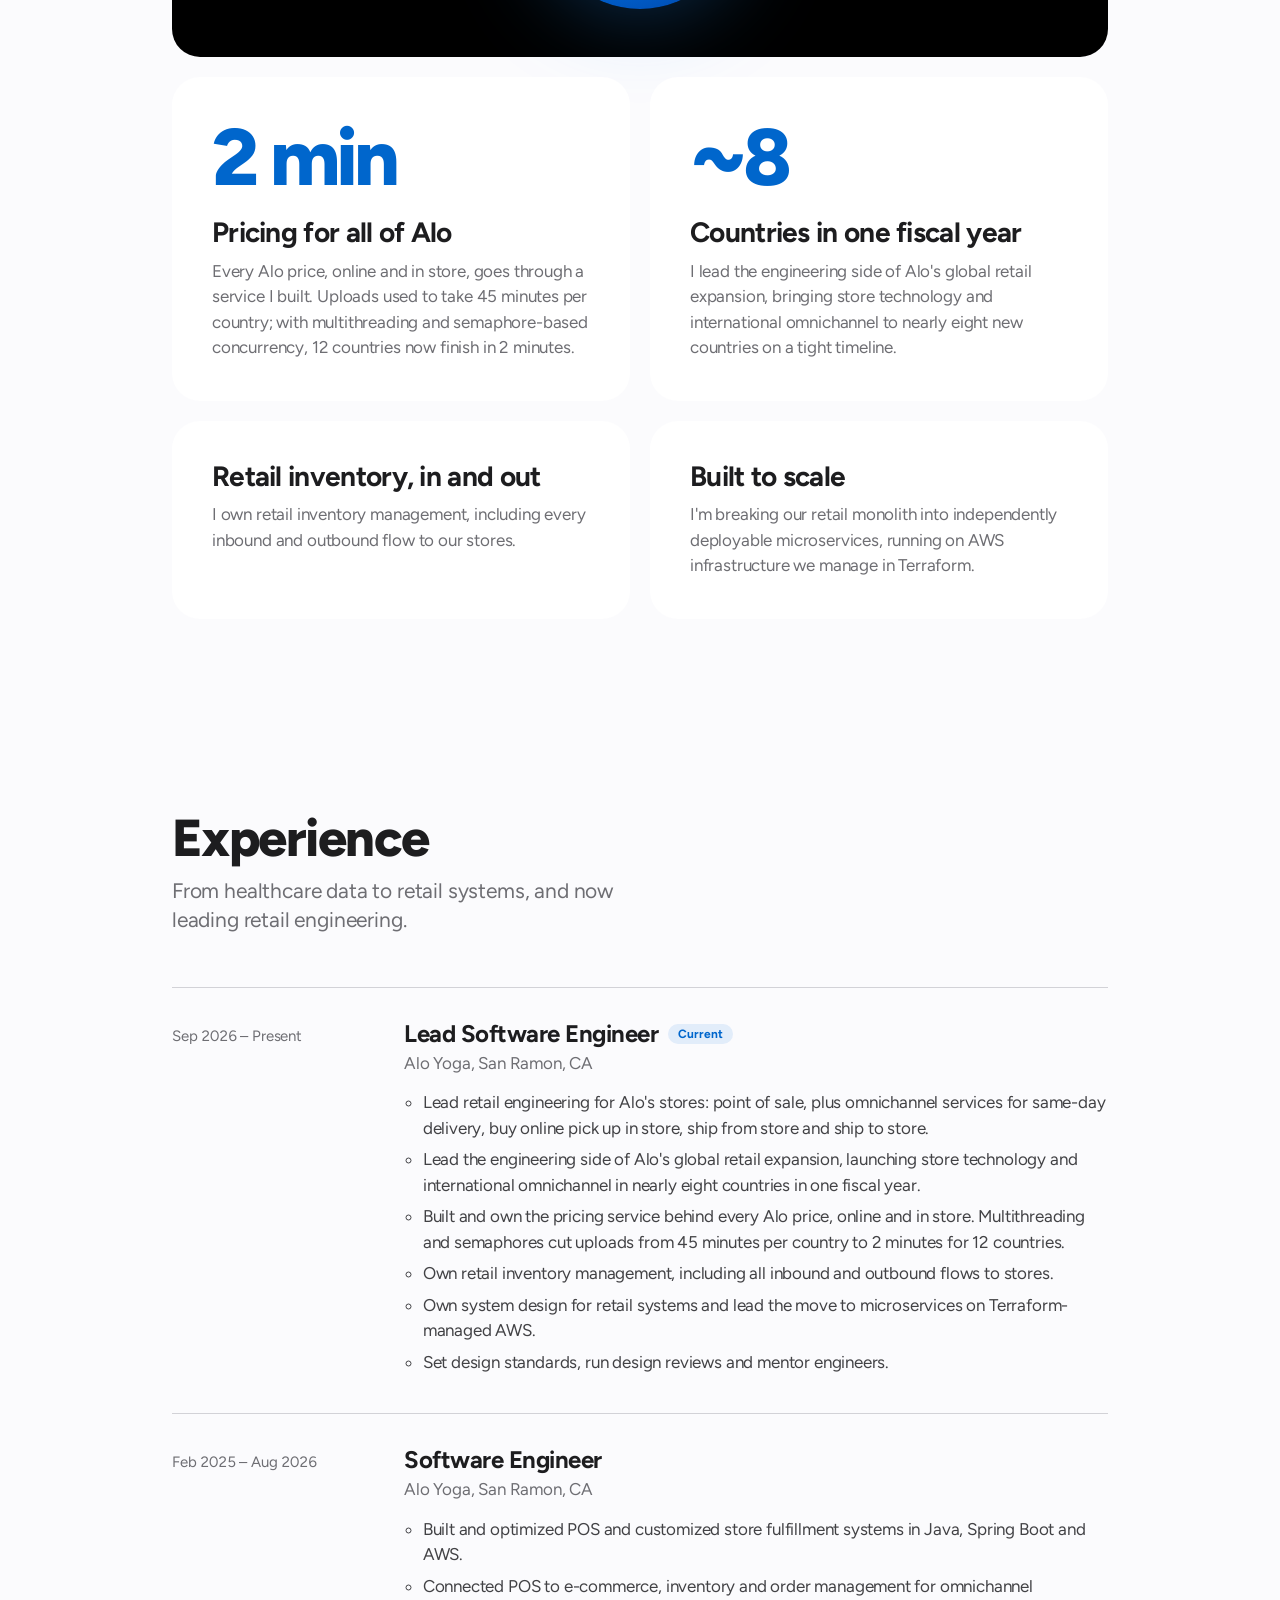
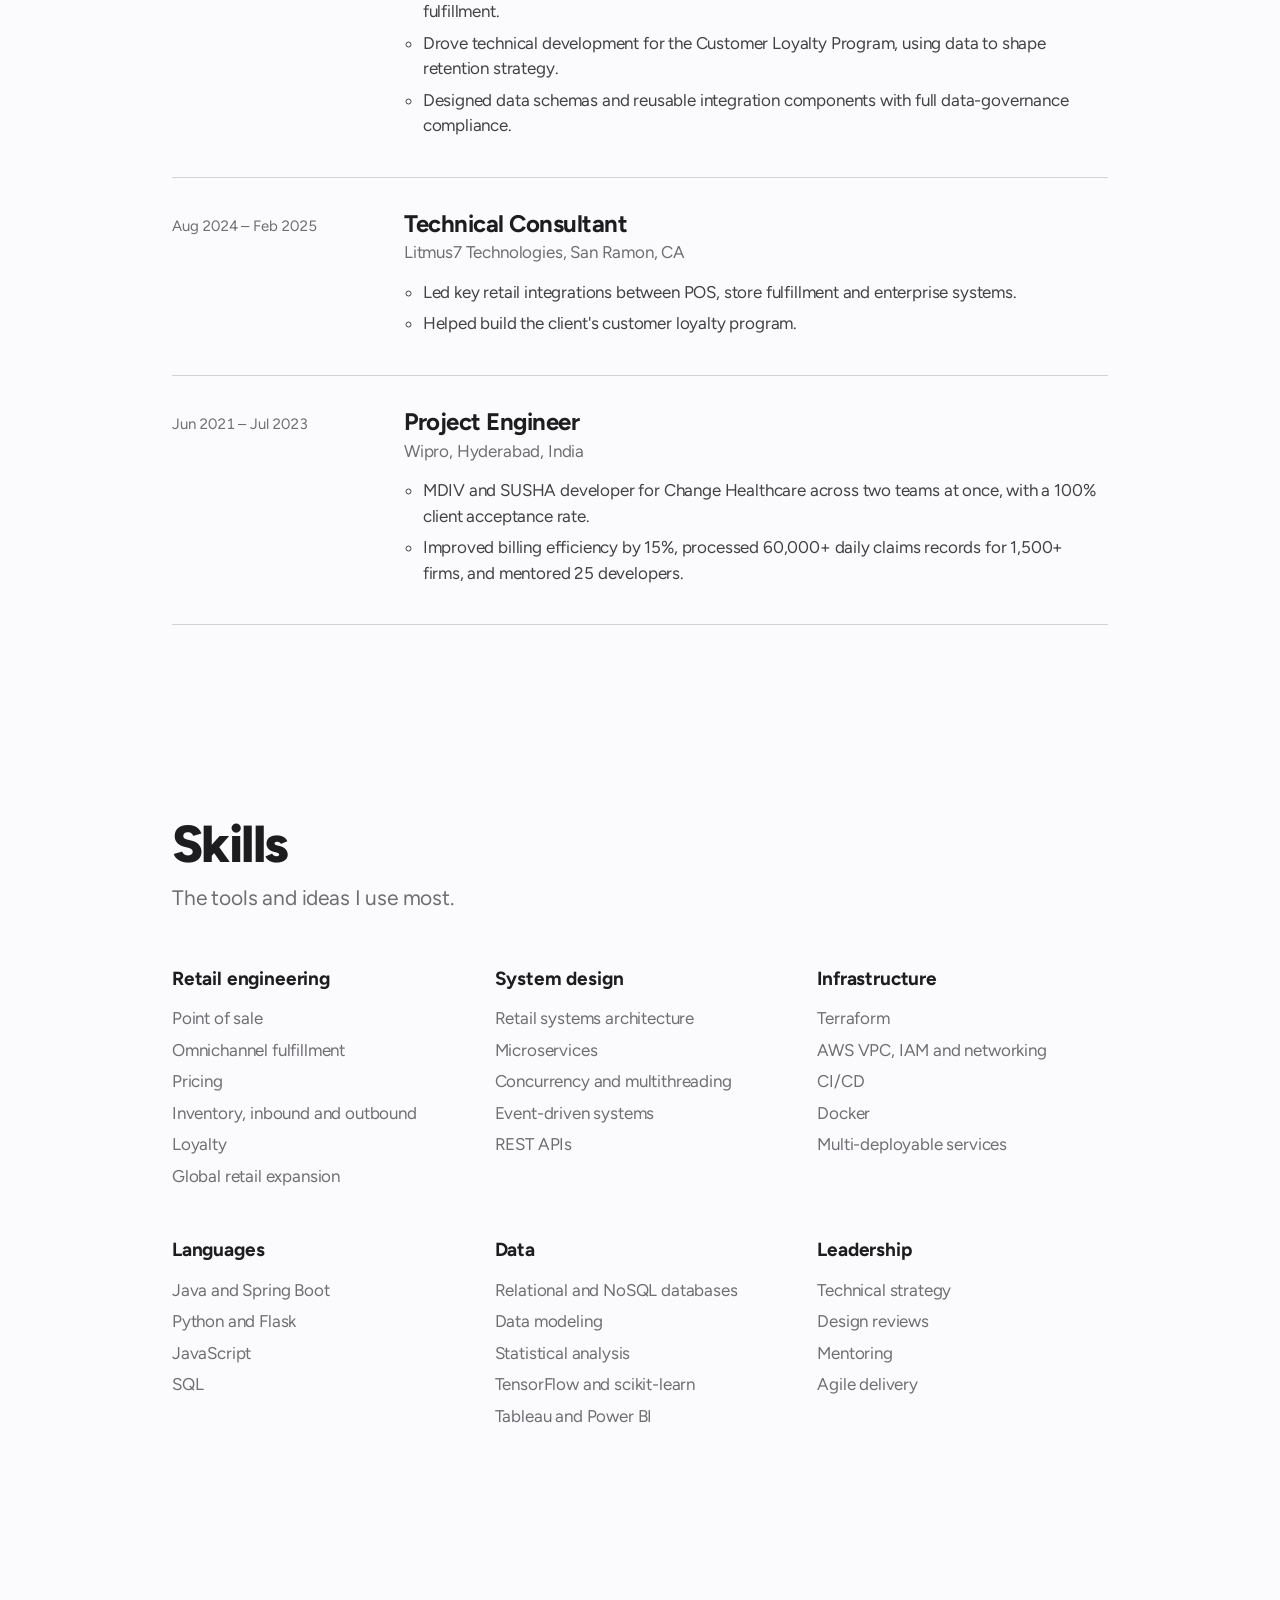
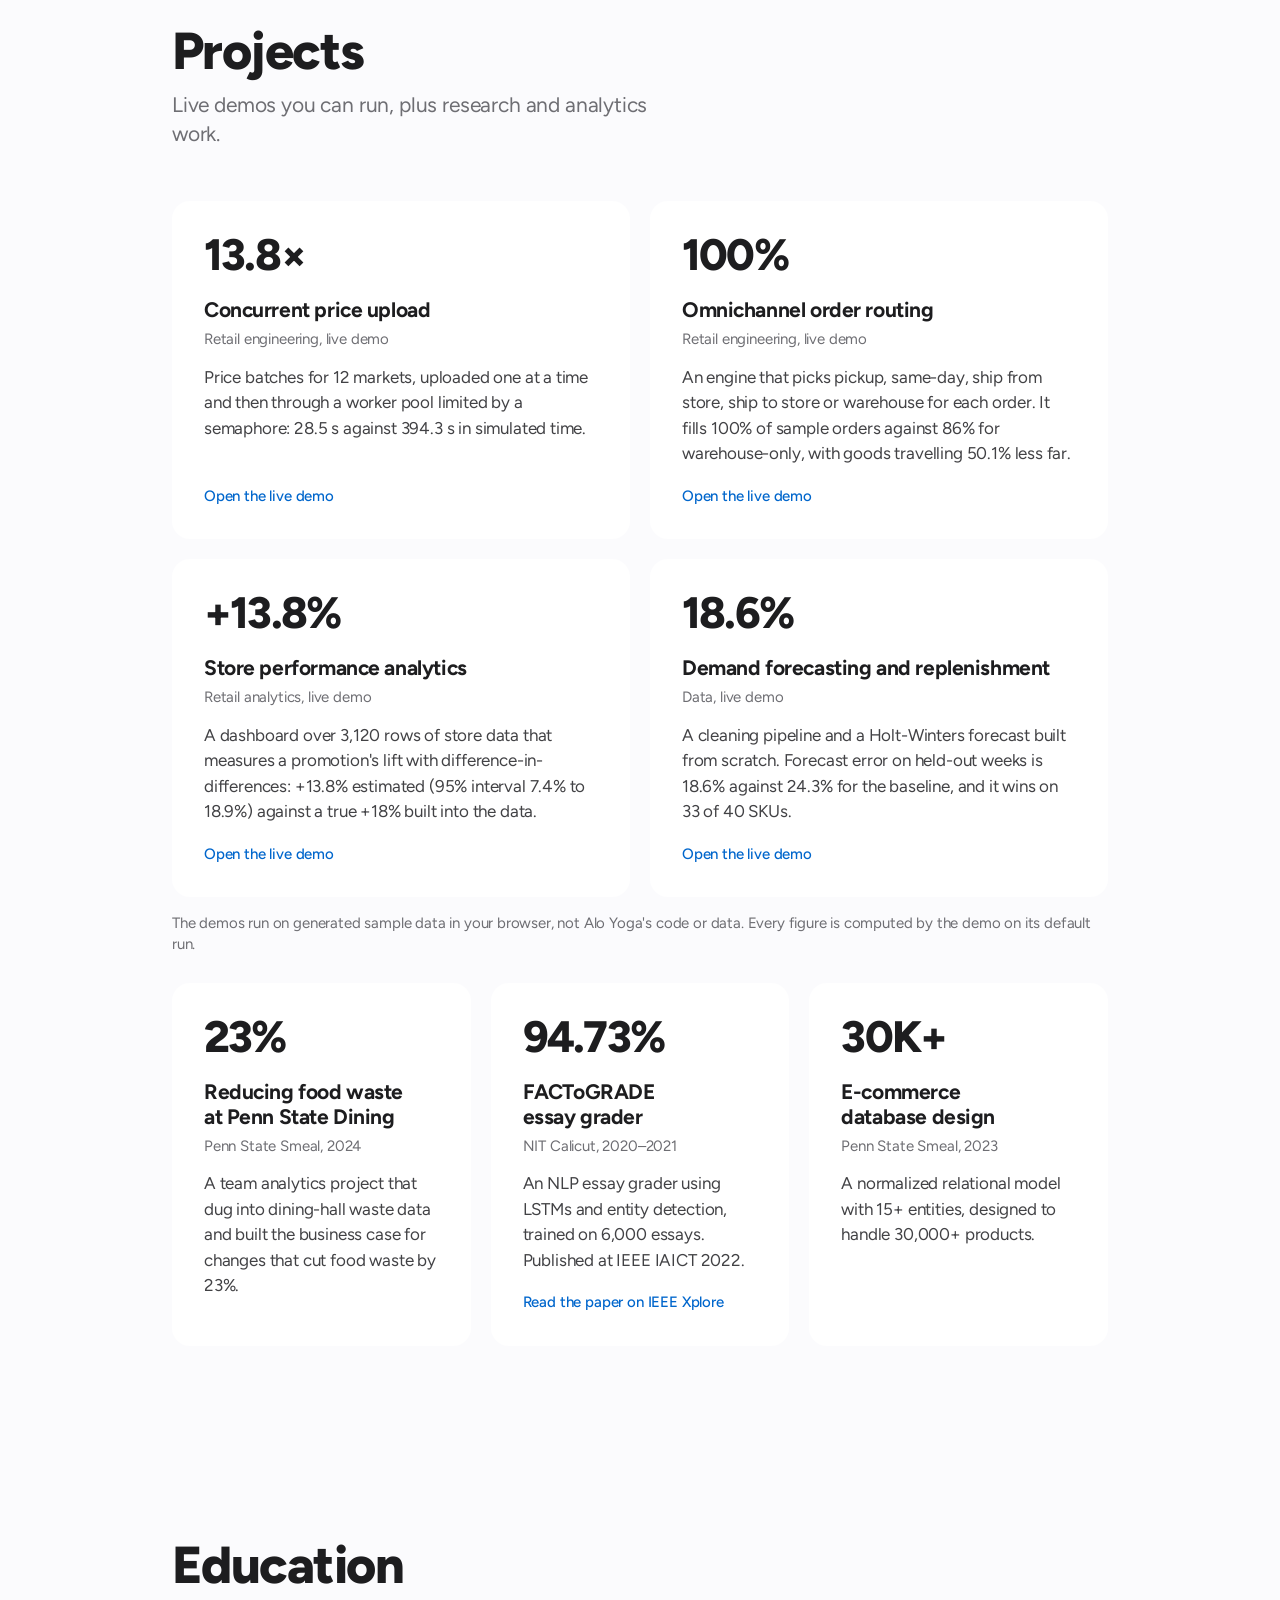
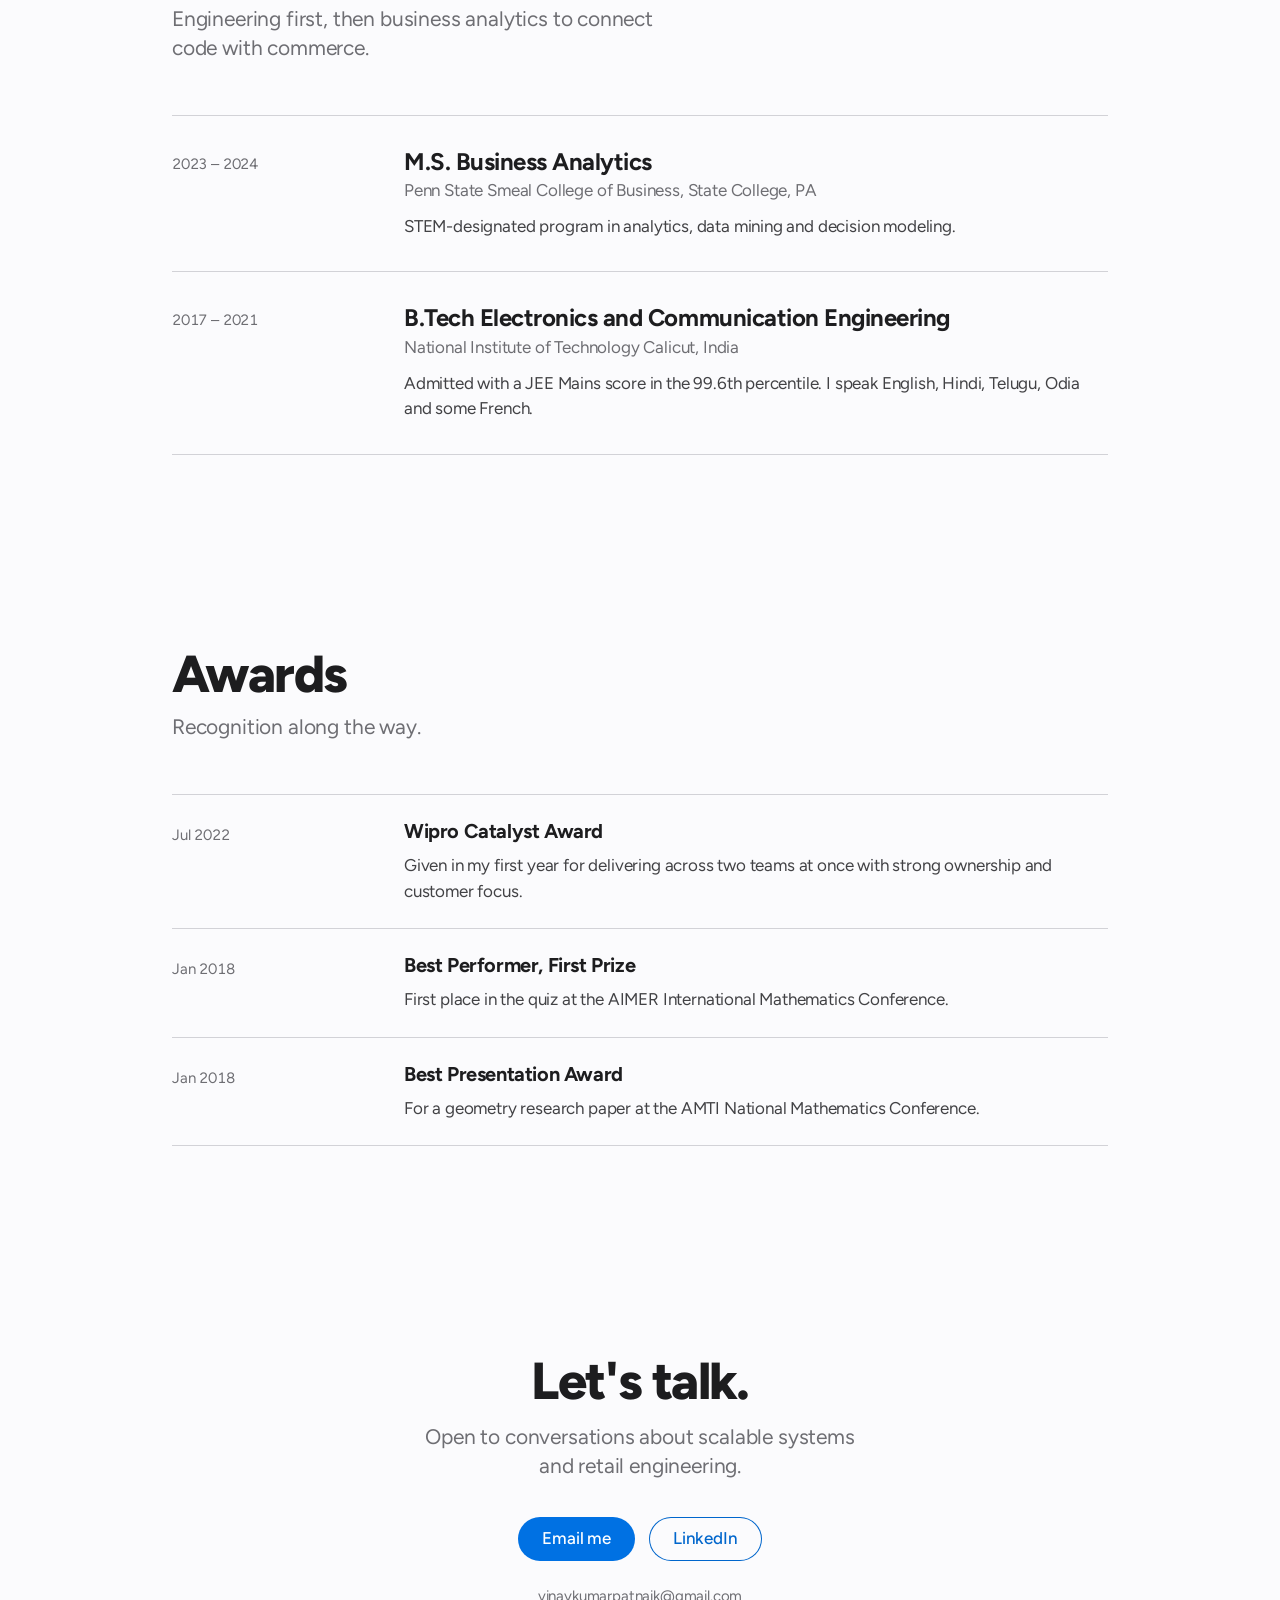
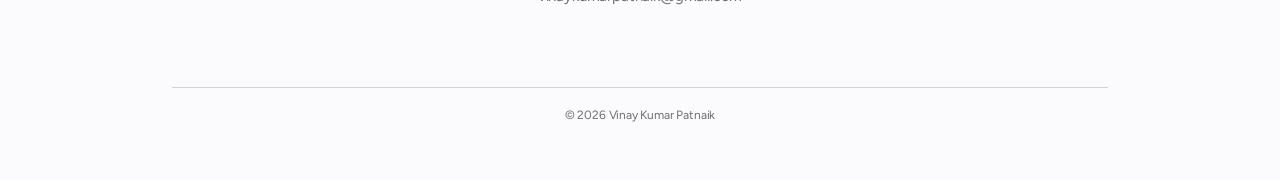
==== commit efc0d802: "Add order routing, store analytics and demand forecasting live demos" ====
--- a/index.html
+++ b/index.html
@@ -296,15 +296,37 @@
   <section id="projects" class="wrap" aria-labelledby="proj-h">
     <h2 id="proj-h">Projects</h2>
     <p class="lede">Live demos you can run, plus research and analytics work.</p>
-    <div class="cards" style="margin-bottom:20px">
-      <article class="card" style="grid-column:1/-1">
+    <div class="cards demo" style="margin-bottom:20px;grid-template-columns:repeat(auto-fit,minmax(min(100%,420px),1fr))">
+      <article class="card">
         <div class="result">13.8×</div>
         <h3>Concurrent price upload</h3>
         <div class="meta">Retail engineering, live demo</div>
-        <p>Price batches for 12 markets, uploaded one at a time and then through a worker pool limited by a semaphore. On the default run the concurrent upload finishes in 28.5 s against 394.3 s, in simulated time on generated sample data.</p>
+        <p>Price batches for 12 markets, uploaded one at a time and then through a worker pool limited by a semaphore: 28.5 s against 394.3 s in simulated time.</p>
         <a class="more" href="projects/price-upload/">Open the live demo</a>
       </article>
+      <article class="card">
+        <div class="result">100%</div>
+        <h3>Omnichannel order routing</h3>
+        <div class="meta">Retail engineering, live demo</div>
+        <p>An engine that picks pickup, same-day, ship from store, ship to store or warehouse for each order. It fills 100% of sample orders against 86% for warehouse-only, with goods travelling 50.1% less far.</p>
+        <a class="more" href="projects/order-routing/">Open the live demo</a>
+      </article>
+      <article class="card">
+        <div class="result">+13.8%</div>
+        <h3>Store performance analytics</h3>
+        <div class="meta">Retail analytics, live demo</div>
+        <p>A dashboard over 3,120 rows of store data that measures a promotion's lift with difference-in-differences: +13.8% estimated (95% interval 7.4% to 18.9%) against a true +18% built into the data.</p>
+        <a class="more" href="projects/store-analytics/">Open the live demo</a>
+      </article>
+      <article class="card">
+        <div class="result">18.6%</div>
+        <h3>Demand forecasting and replenishment</h3>
+        <div class="meta">Data, live demo</div>
+        <p>A cleaning pipeline and a Holt-Winters forecast built from scratch. Forecast error on held-out weeks is 18.6% against 24.3% for the baseline, and it wins on 33 of 40 SKUs.</p>
+        <a class="more" href="projects/demand-forecast/">Open the live demo</a>
+      </article>
     </div>
+    <p class="lede" style="font-size:15px;max-width:none;margin:-4px 0 28px">The demos run on generated sample data in your browser, not Alo Yoga's code or data. Every figure is computed by the demo on its default run.</p>
     <div class="cards">
       <article class="card">
         <div class="result">23%</div>
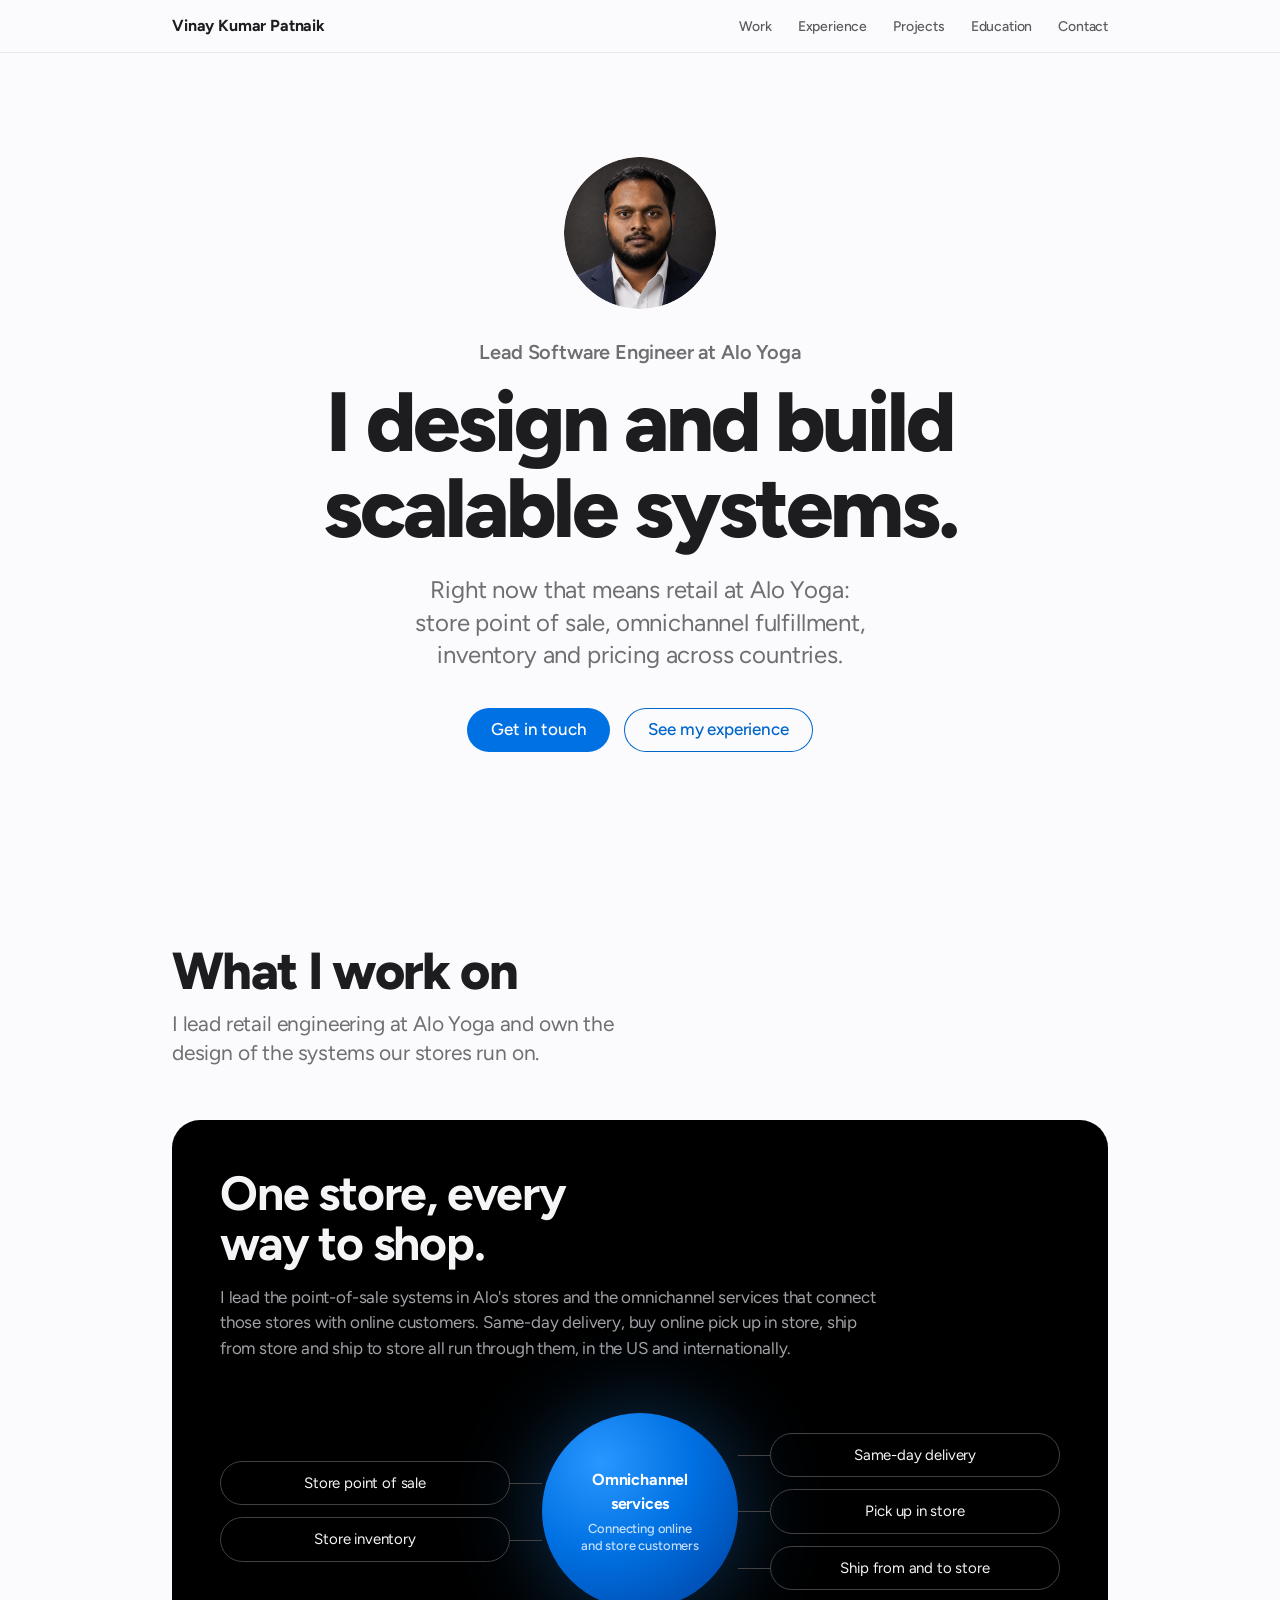
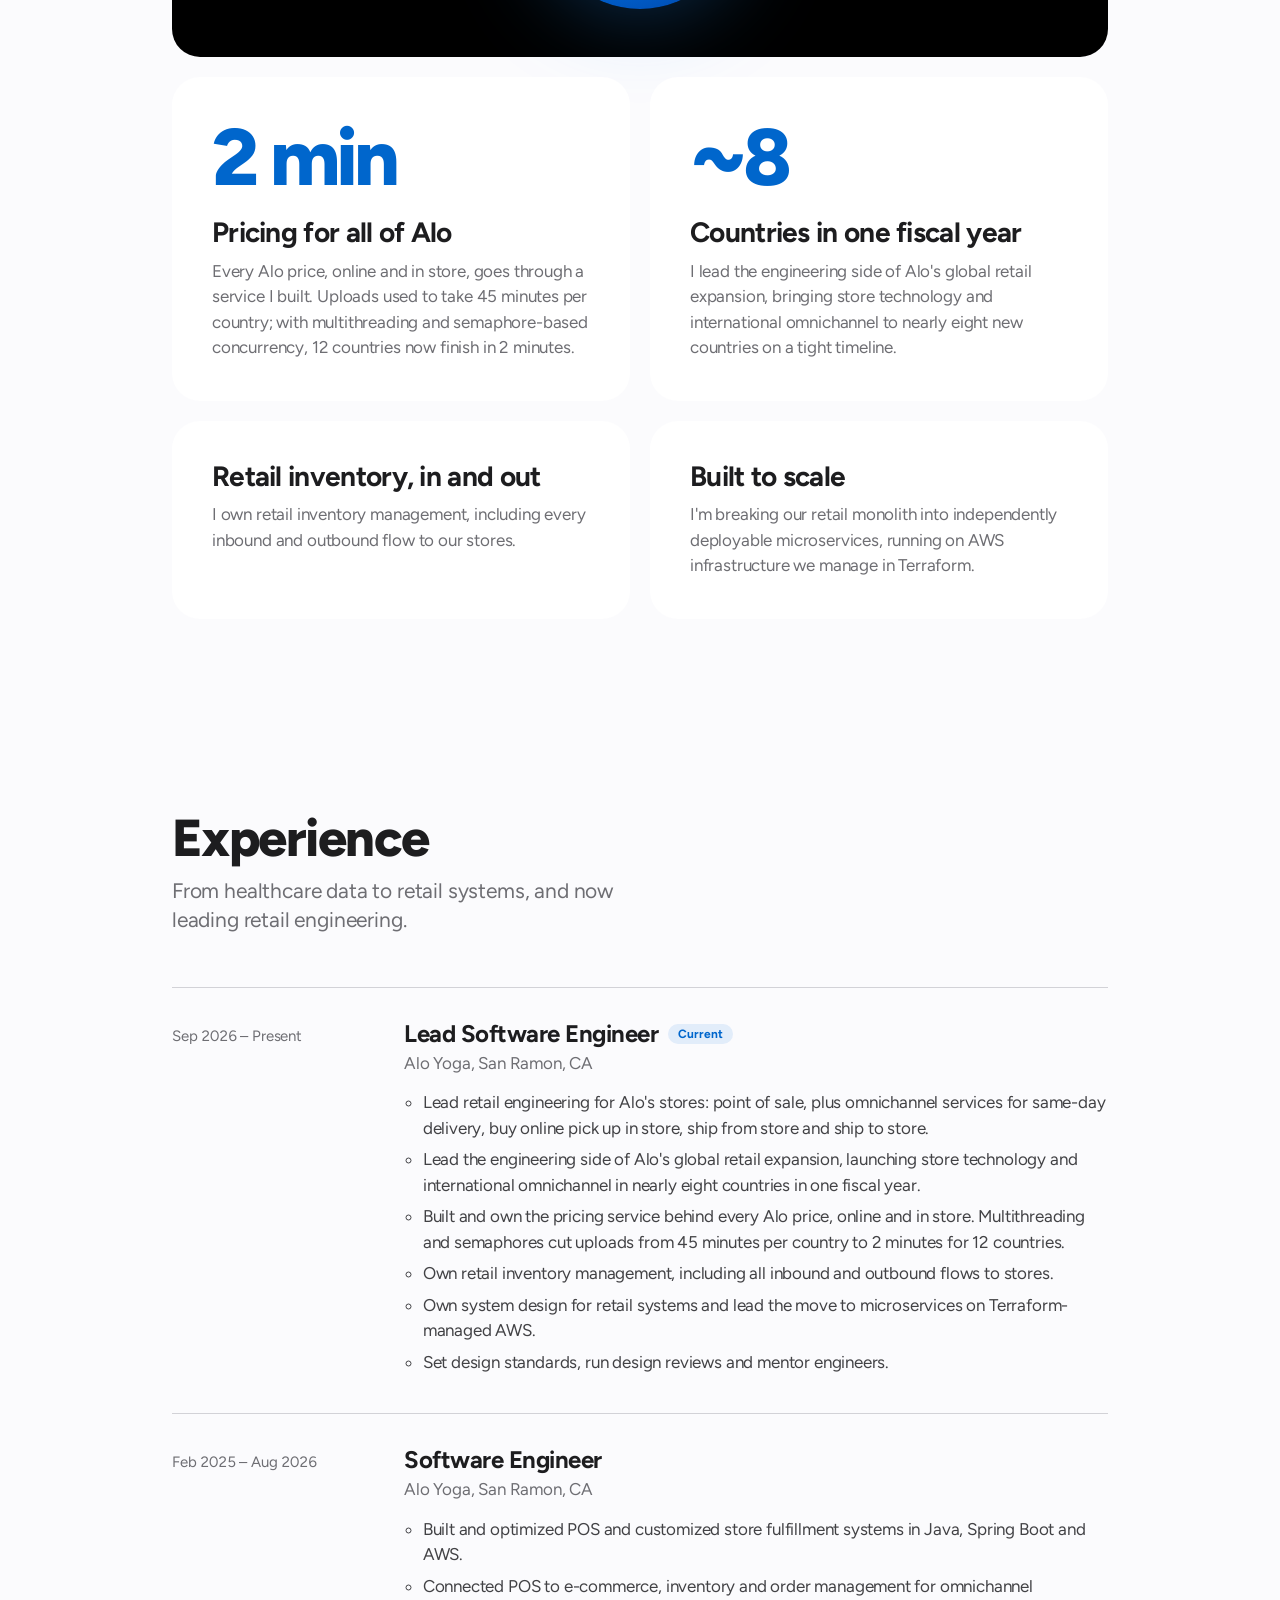
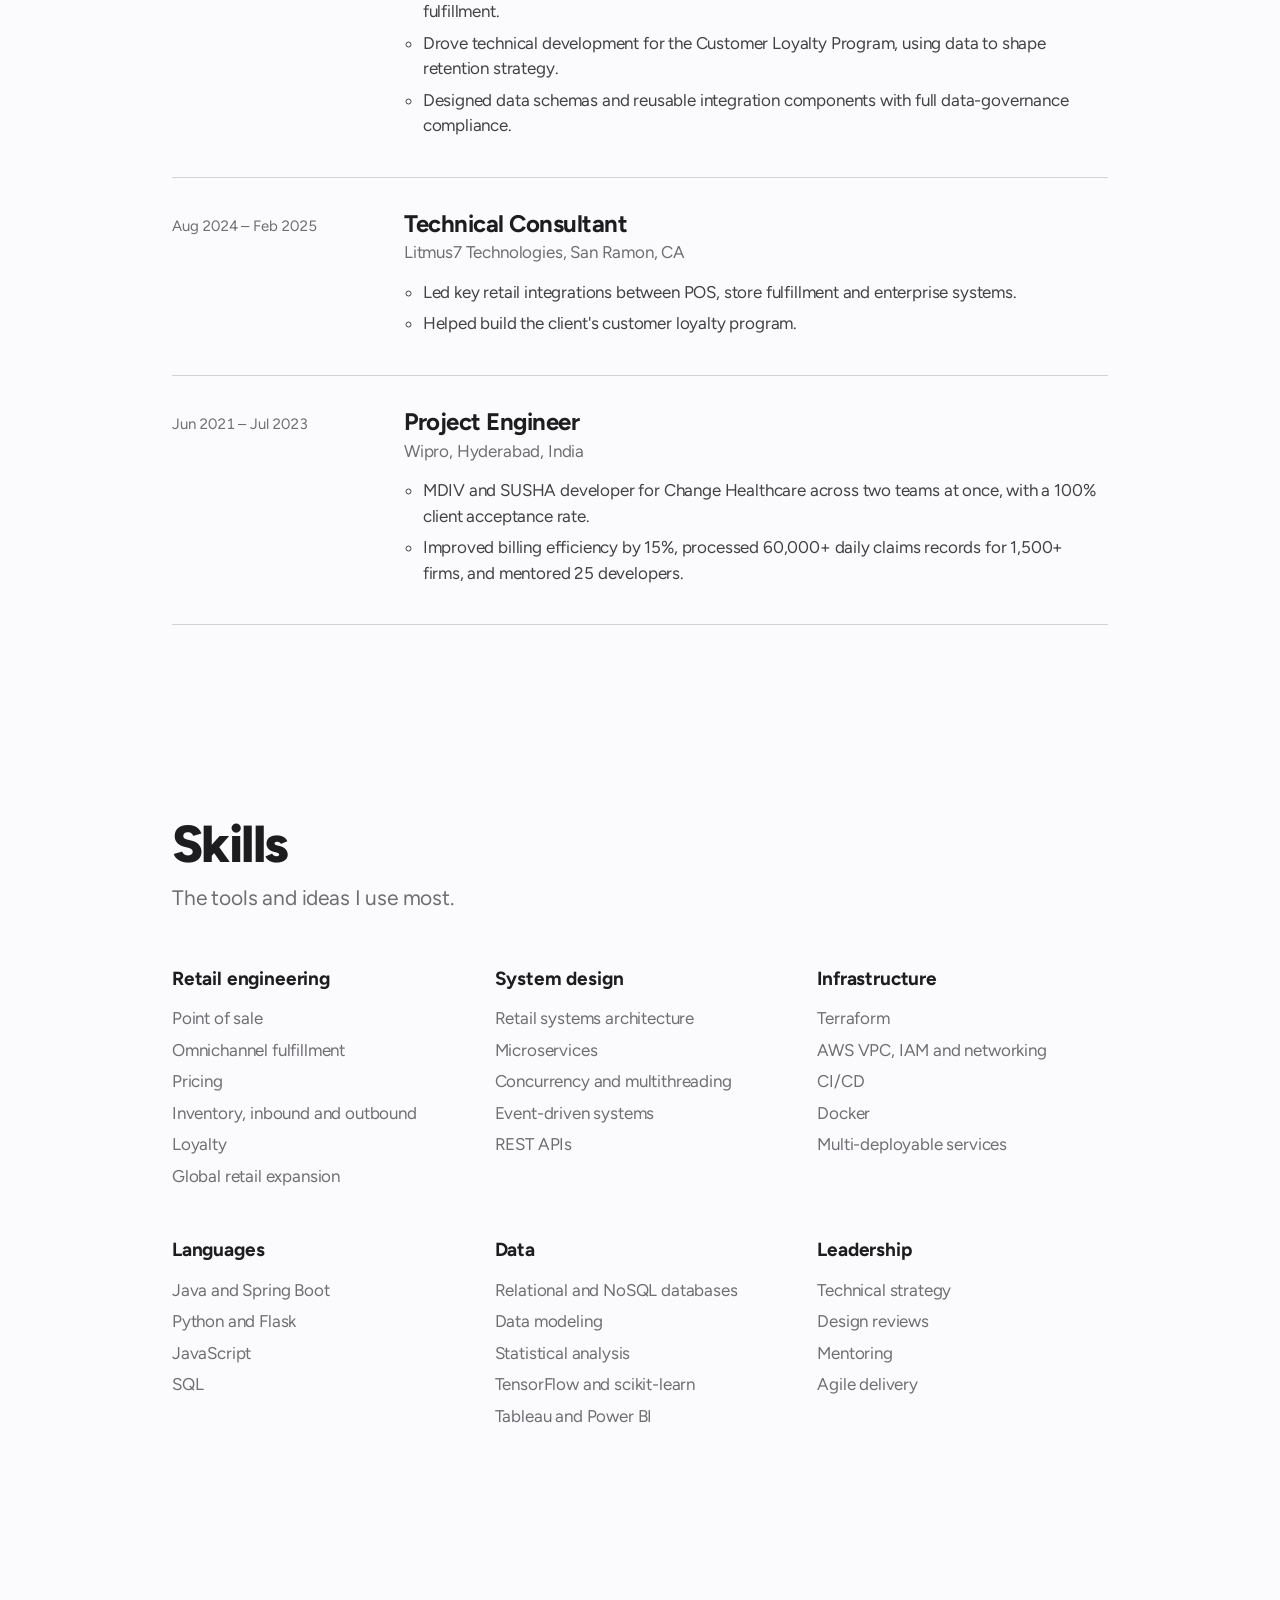
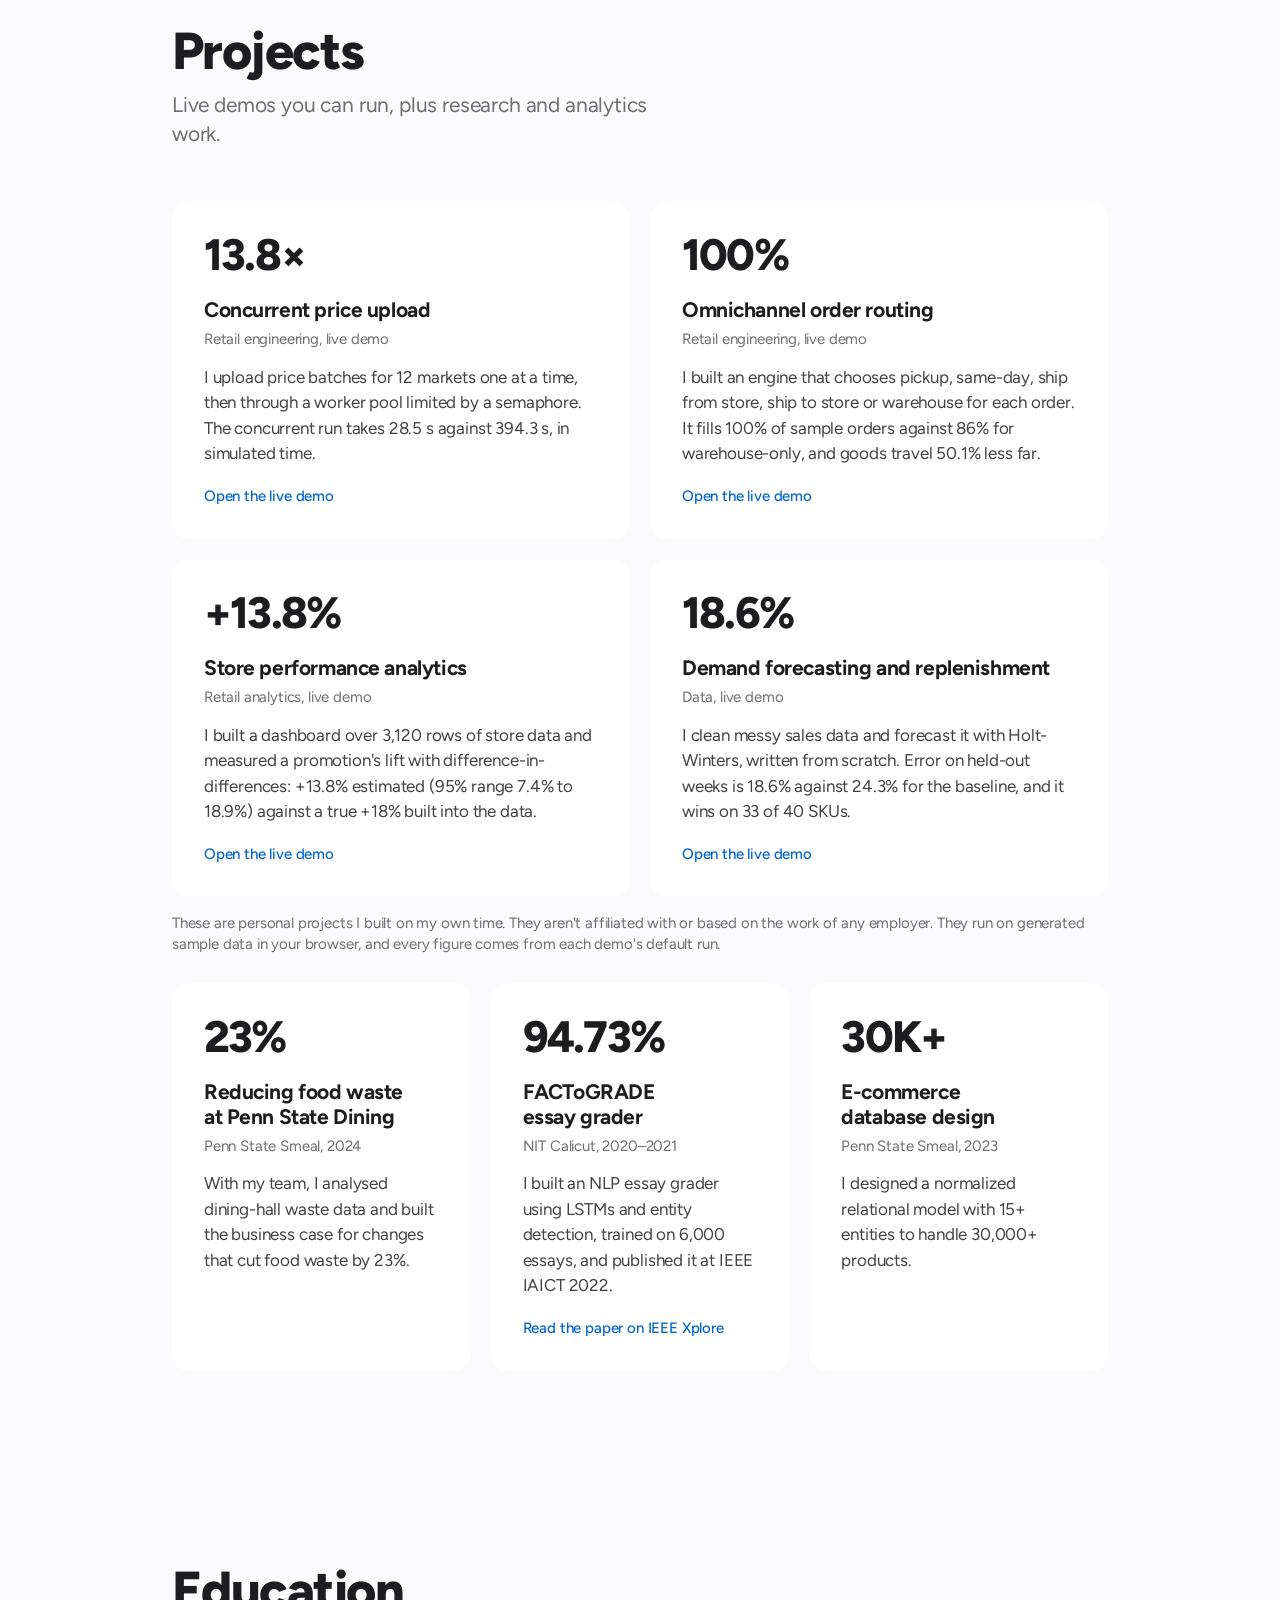
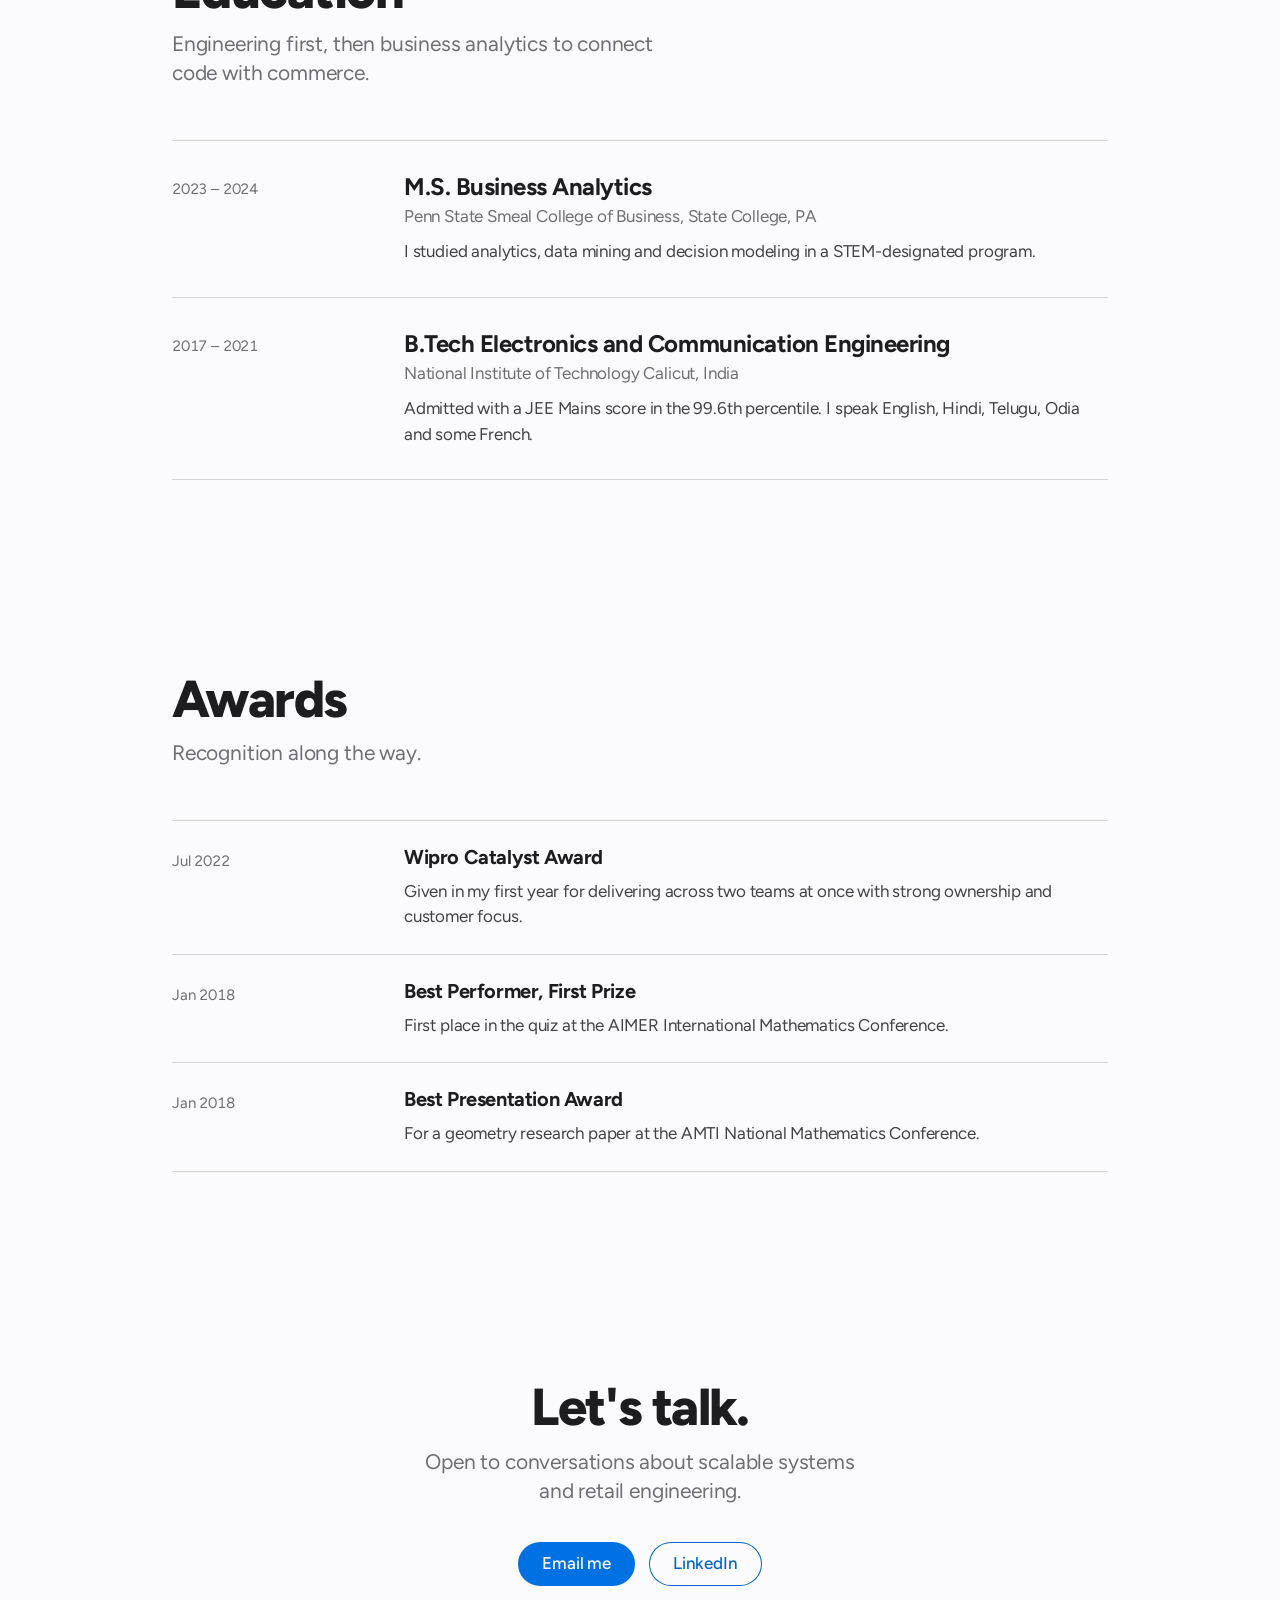
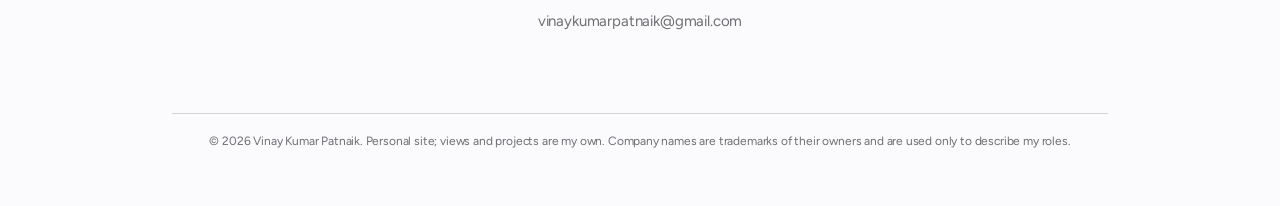
==== commit dcd4dc79: "First-person copy and personal-project notices on all demos" ====
--- a/index.html
+++ b/index.html
@@ -301,51 +301,51 @@
         <div class="result">13.8×</div>
         <h3>Concurrent price upload</h3>
         <div class="meta">Retail engineering, live demo</div>
-        <p>Price batches for 12 markets, uploaded one at a time and then through a worker pool limited by a semaphore: 28.5 s against 394.3 s in simulated time.</p>
+        <p>I upload price batches for 12 markets one at a time, then through a worker pool limited by a semaphore. The concurrent run takes 28.5 s against 394.3 s, in simulated time.</p>
         <a class="more" href="projects/price-upload/">Open the live demo</a>
       </article>
       <article class="card">
         <div class="result">100%</div>
         <h3>Omnichannel order routing</h3>
         <div class="meta">Retail engineering, live demo</div>
-        <p>An engine that picks pickup, same-day, ship from store, ship to store or warehouse for each order. It fills 100% of sample orders against 86% for warehouse-only, with goods travelling 50.1% less far.</p>
+        <p>I built an engine that chooses pickup, same-day, ship from store, ship to store or warehouse for each order. It fills 100% of sample orders against 86% for warehouse-only, and goods travel 50.1% less far.</p>
         <a class="more" href="projects/order-routing/">Open the live demo</a>
       </article>
       <article class="card">
         <div class="result">+13.8%</div>
         <h3>Store performance analytics</h3>
         <div class="meta">Retail analytics, live demo</div>
-        <p>A dashboard over 3,120 rows of store data that measures a promotion's lift with difference-in-differences: +13.8% estimated (95% interval 7.4% to 18.9%) against a true +18% built into the data.</p>
+        <p>I built a dashboard over 3,120 rows of store data and measured a promotion's lift with difference-in-differences: +13.8% estimated (95% range 7.4% to 18.9%) against a true +18% built into the data.</p>
         <a class="more" href="projects/store-analytics/">Open the live demo</a>
       </article>
       <article class="card">
         <div class="result">18.6%</div>
         <h3>Demand forecasting and replenishment</h3>
         <div class="meta">Data, live demo</div>
-        <p>A cleaning pipeline and a Holt-Winters forecast built from scratch. Forecast error on held-out weeks is 18.6% against 24.3% for the baseline, and it wins on 33 of 40 SKUs.</p>
+        <p>I clean messy sales data and forecast it with Holt-Winters, written from scratch. Error on held-out weeks is 18.6% against 24.3% for the baseline, and it wins on 33 of 40 SKUs.</p>
         <a class="more" href="projects/demand-forecast/">Open the live demo</a>
       </article>
     </div>
-    <p class="lede" style="font-size:15px;max-width:none;margin:-4px 0 28px">The demos run on generated sample data in your browser, not Alo Yoga's code or data. Every figure is computed by the demo on its default run.</p>
+    <p class="lede" style="font-size:15px;max-width:none;margin:-4px 0 28px">These are personal projects I built on my own time. They aren't affiliated with or based on the work of any employer. They run on generated sample data in your browser, and every figure comes from each demo's default run.</p>
     <div class="cards">
       <article class="card">
         <div class="result">23%</div>
         <h3>Reducing food waste at Penn State Dining</h3>
         <div class="meta">Penn State Smeal, 2024</div>
-        <p>A team analytics project that dug into dining-hall waste data and built the business case for changes that cut food waste by 23%.</p>
+        <p>With my team, I analysed dining-hall waste data and built the business case for changes that cut food waste by 23%.</p>
       </article>
       <article class="card">
         <div class="result">94.73%</div>
         <h3>FACToGRADE essay grader</h3>
         <div class="meta">NIT Calicut, 2020–2021</div>
-        <p>An NLP essay grader using LSTMs and entity detection, trained on 6,000 essays. Published at IEEE IAICT 2022.</p>
+        <p>I built an NLP essay grader using LSTMs and entity detection, trained on 6,000 essays, and published it at IEEE IAICT 2022.</p>
         <a class="more" href="https://ieeexplore.ieee.org/document/9887447">Read the paper on IEEE Xplore</a>
       </article>
       <article class="card">
         <div class="result">30K+</div>
         <h3>E-commerce database design</h3>
         <div class="meta">Penn State Smeal, 2023</div>
-        <p>A normalized relational model with 15+ entities, designed to handle 30,000+ products.</p>
+        <p>I designed a normalized relational model with 15+ entities to handle 30,000+ products.</p>
       </article>
     </div>
   </section>
@@ -359,7 +359,7 @@
         <div>
           <h3>M.S. Business Analytics</h3>
           <div class="org">Penn State Smeal College of Business, State College, PA</div>
-          <p>STEM-designated program in analytics, data mining and decision modeling.</p>
+          <p>I studied analytics, data mining and decision modeling in a STEM-designated program.</p>
         </div>
       </li>
       <li class="row">
@@ -410,7 +410,7 @@
     <a class="btn btn-ghost" href="https://www.linkedin.com/in/vinay-kumar-patnaik">LinkedIn</a>
   </div>
   <p class="addr">vinaykumarpatnaik@gmail.com</p>
-  <div class="fine">© 2026 Vinay Kumar Patnaik</div>
+  <div class="fine">© 2026 Vinay Kumar Patnaik. Personal site; views and projects are my own. Company names are trademarks of their owners and are used only to describe my roles.</div>
 </footer>
 
 </body>
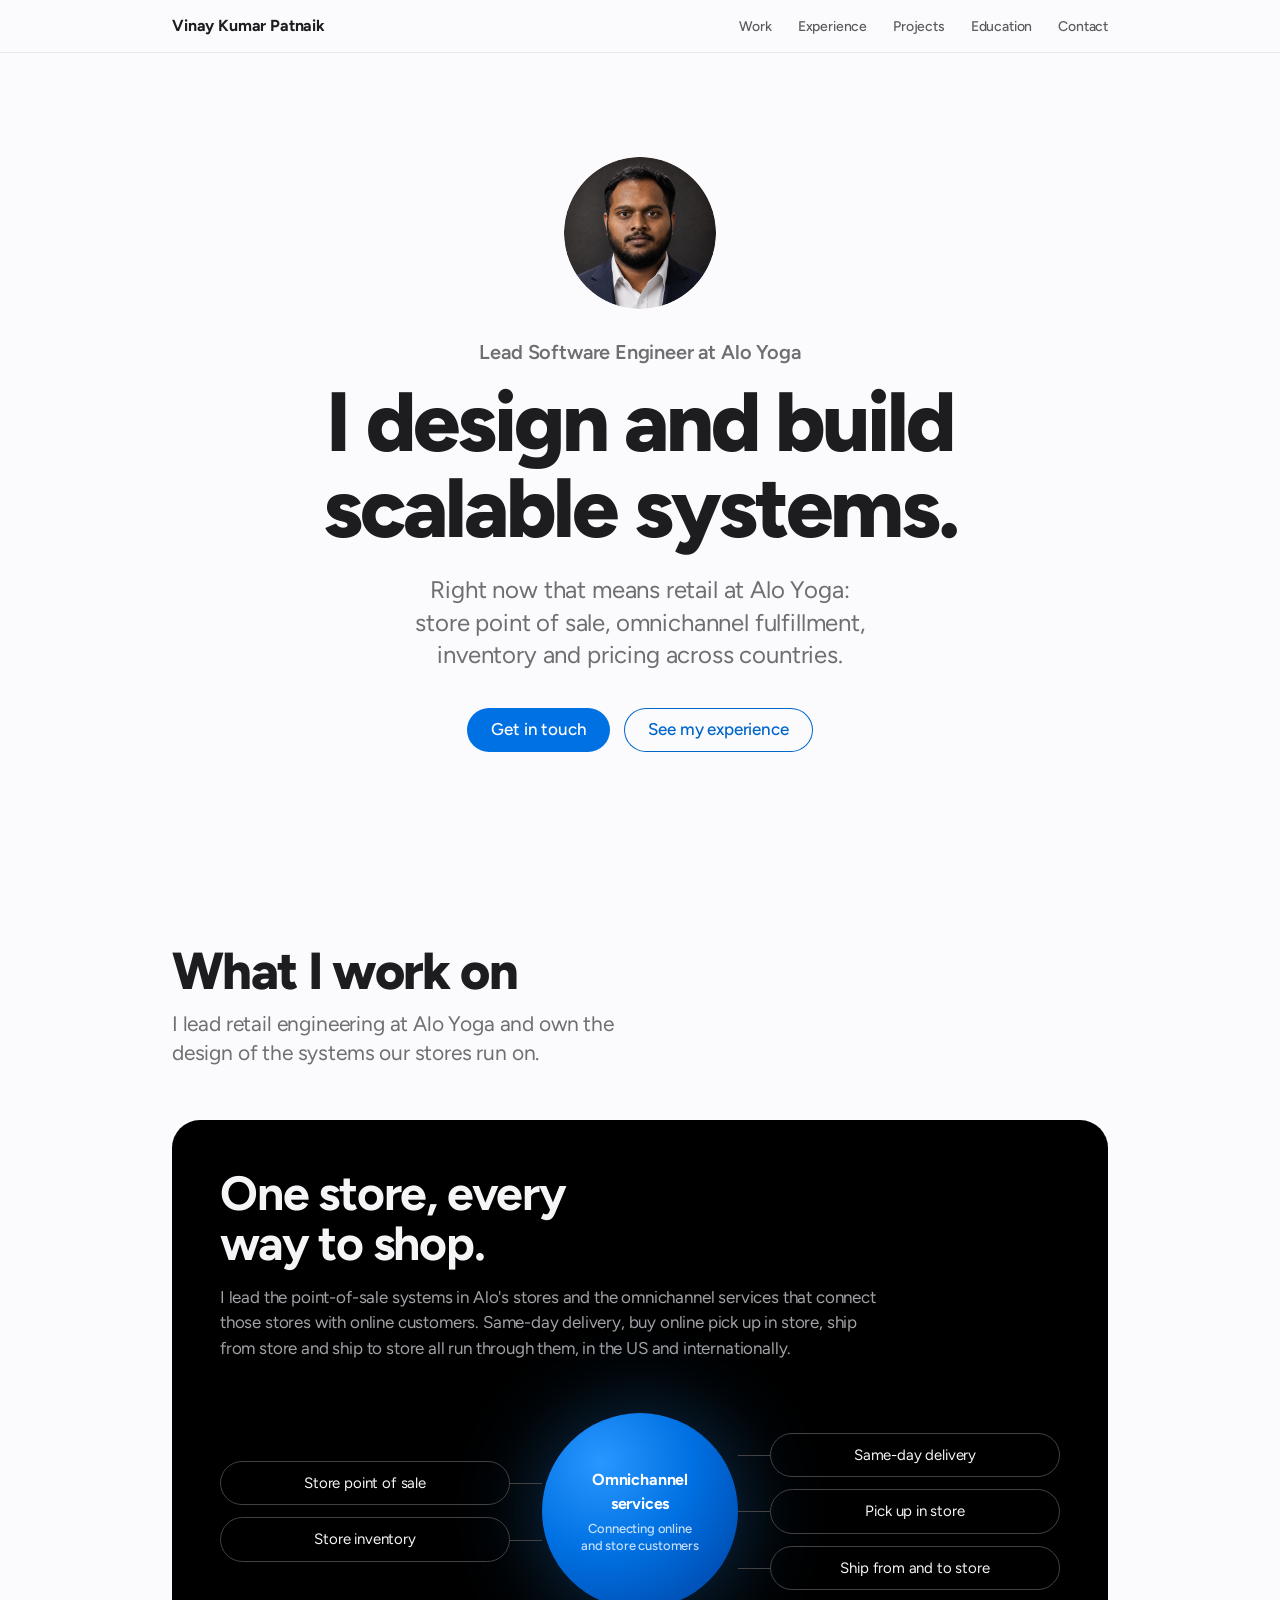
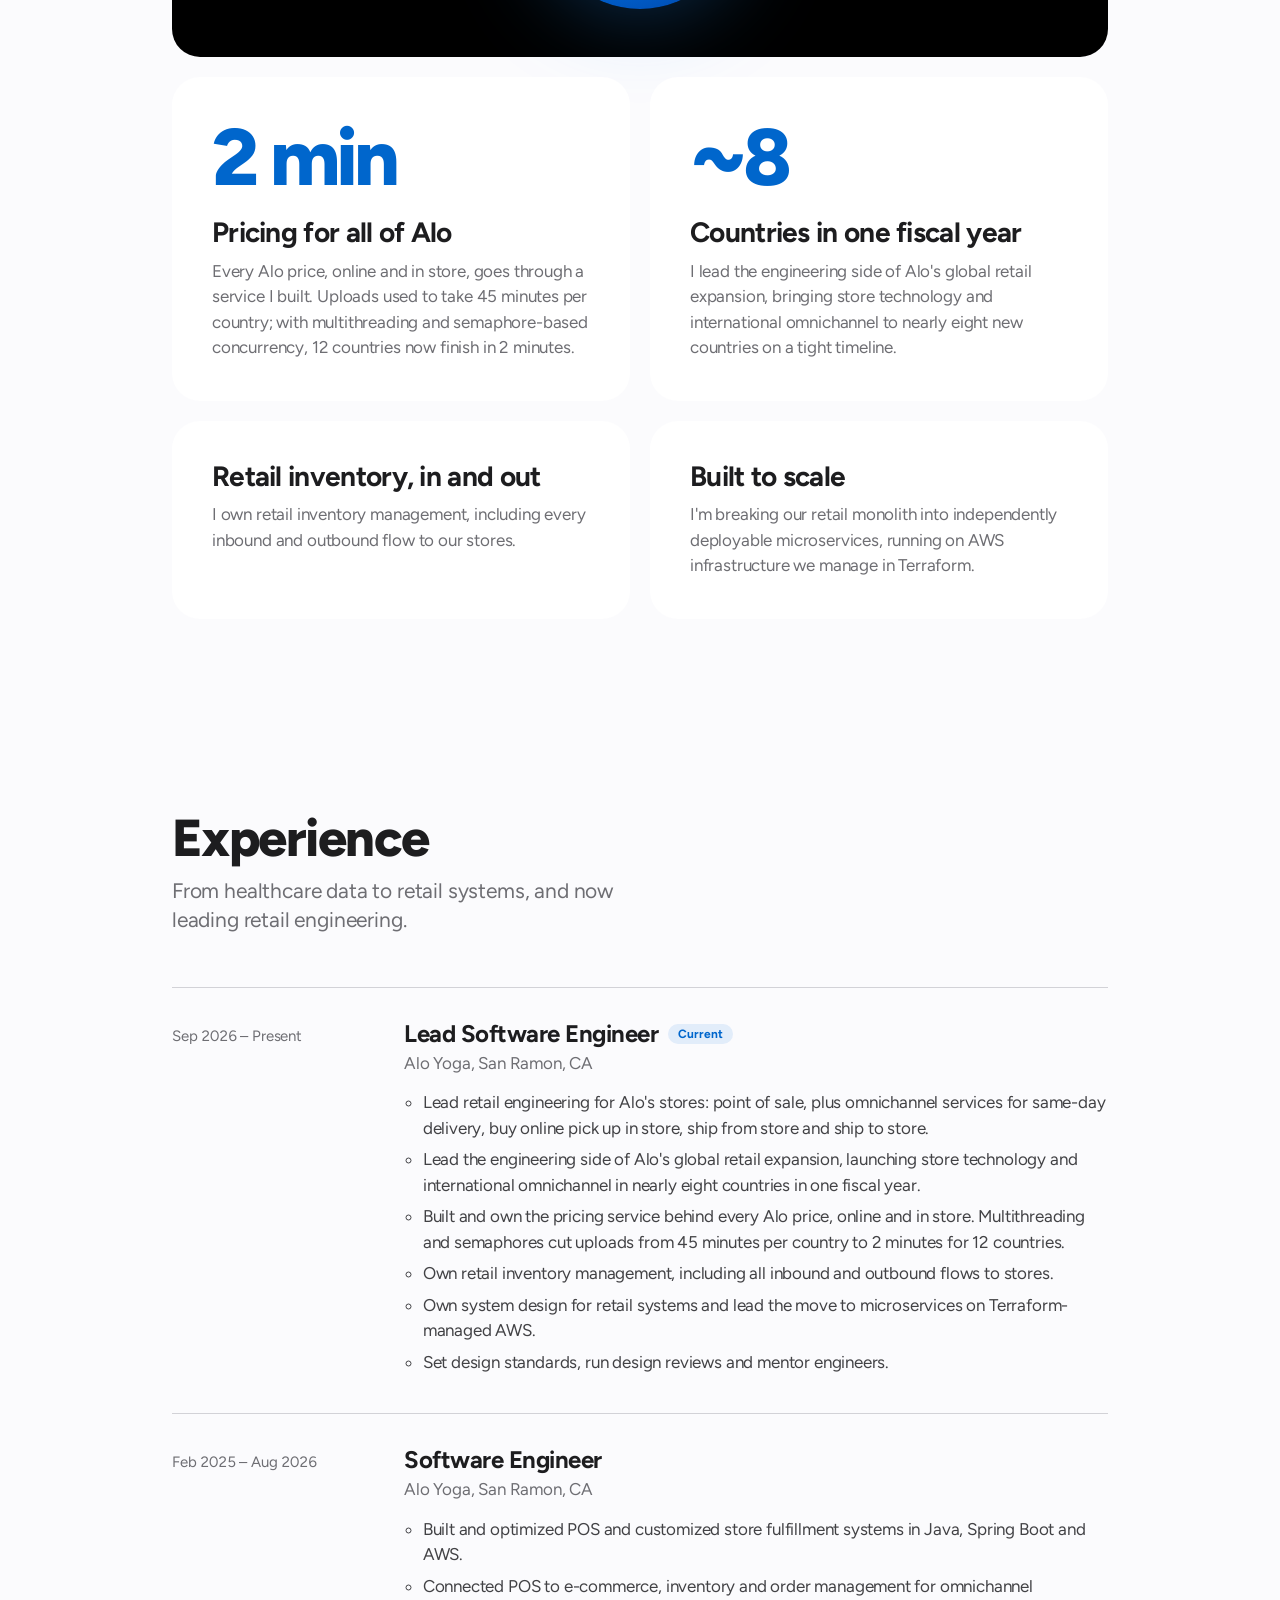
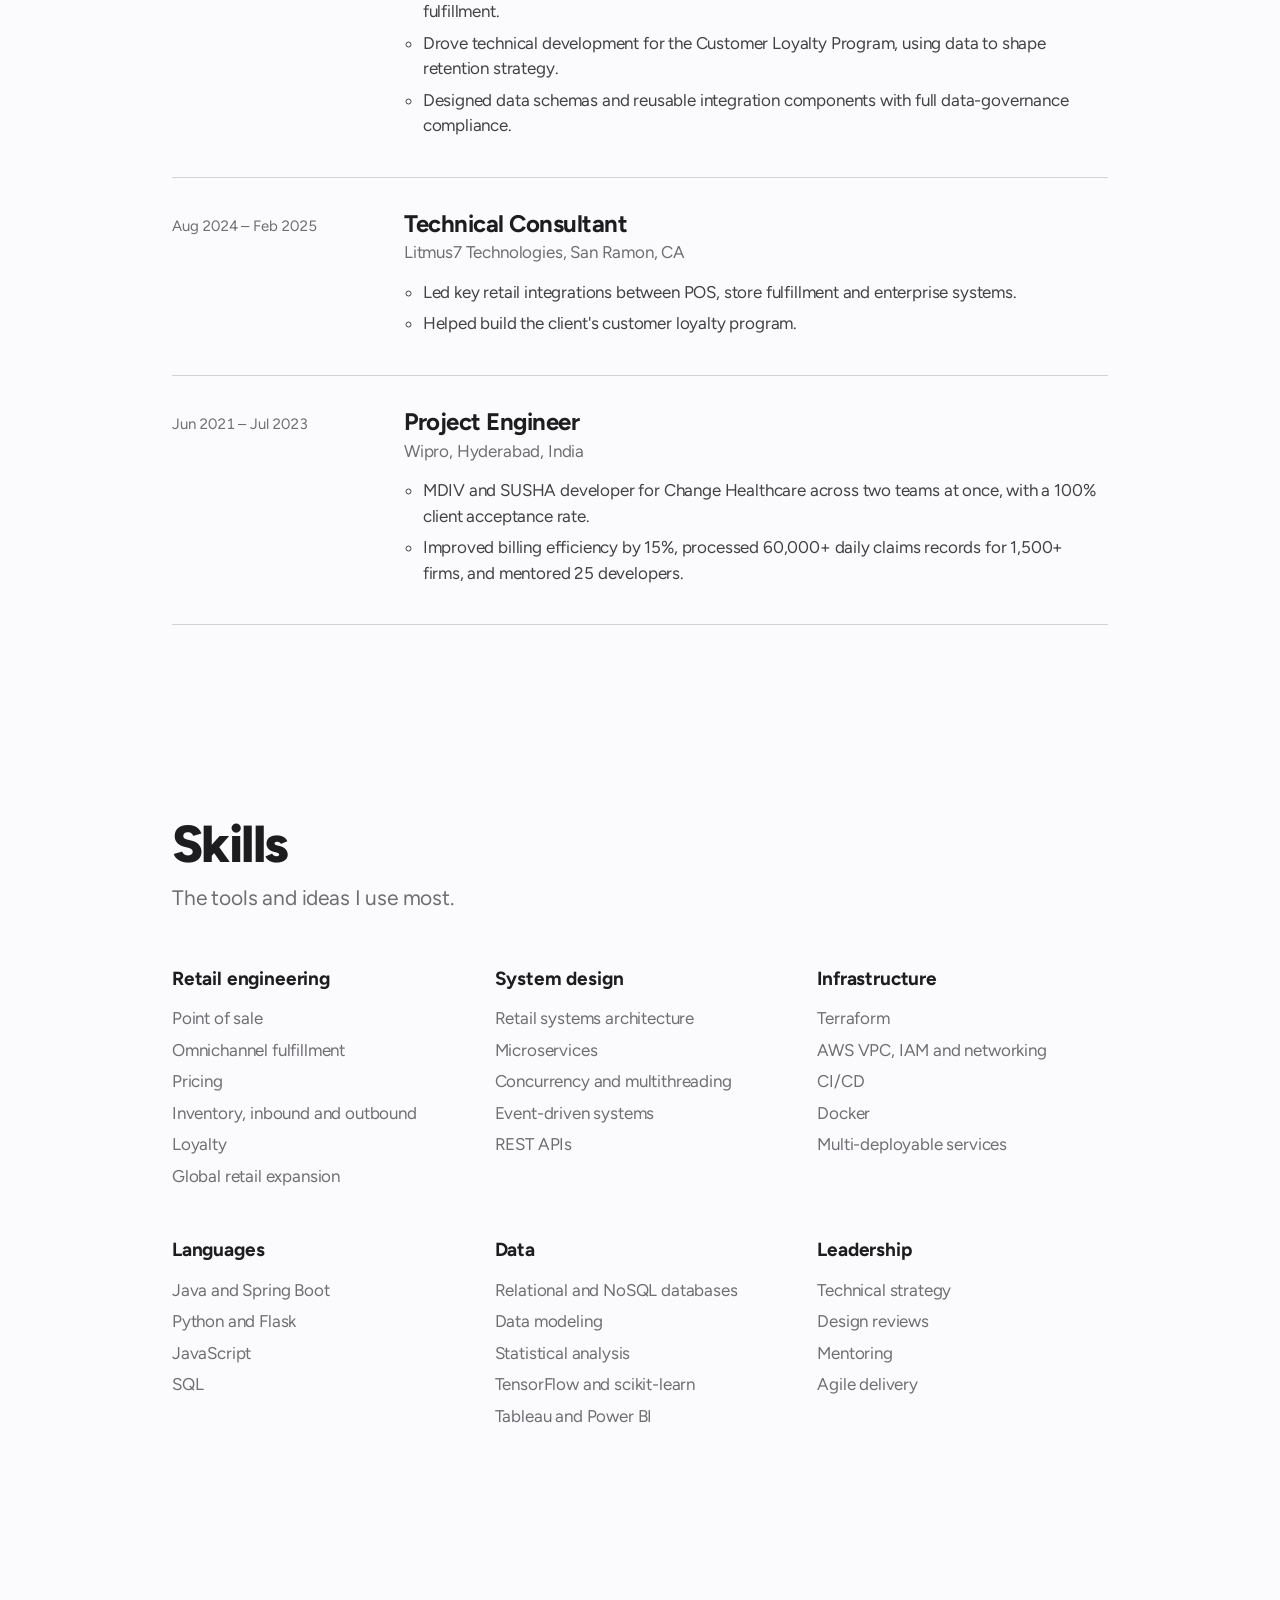
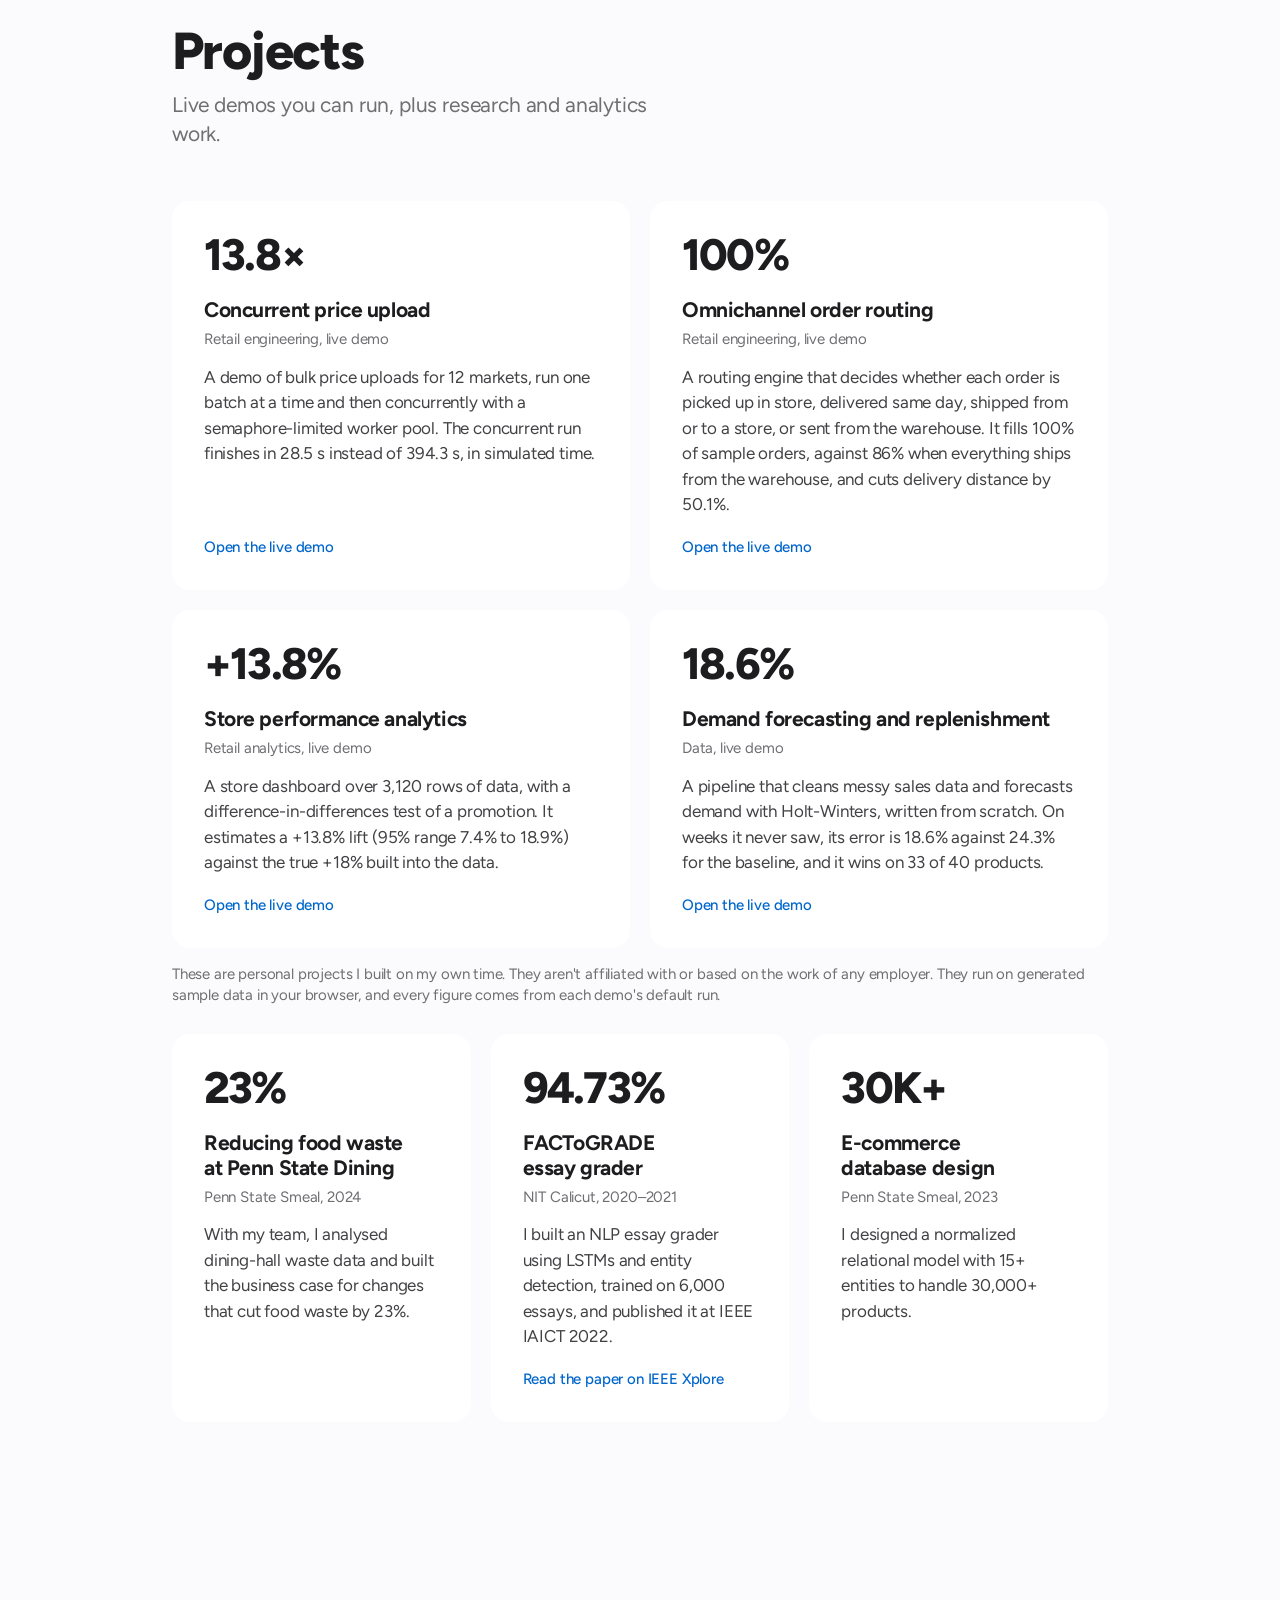
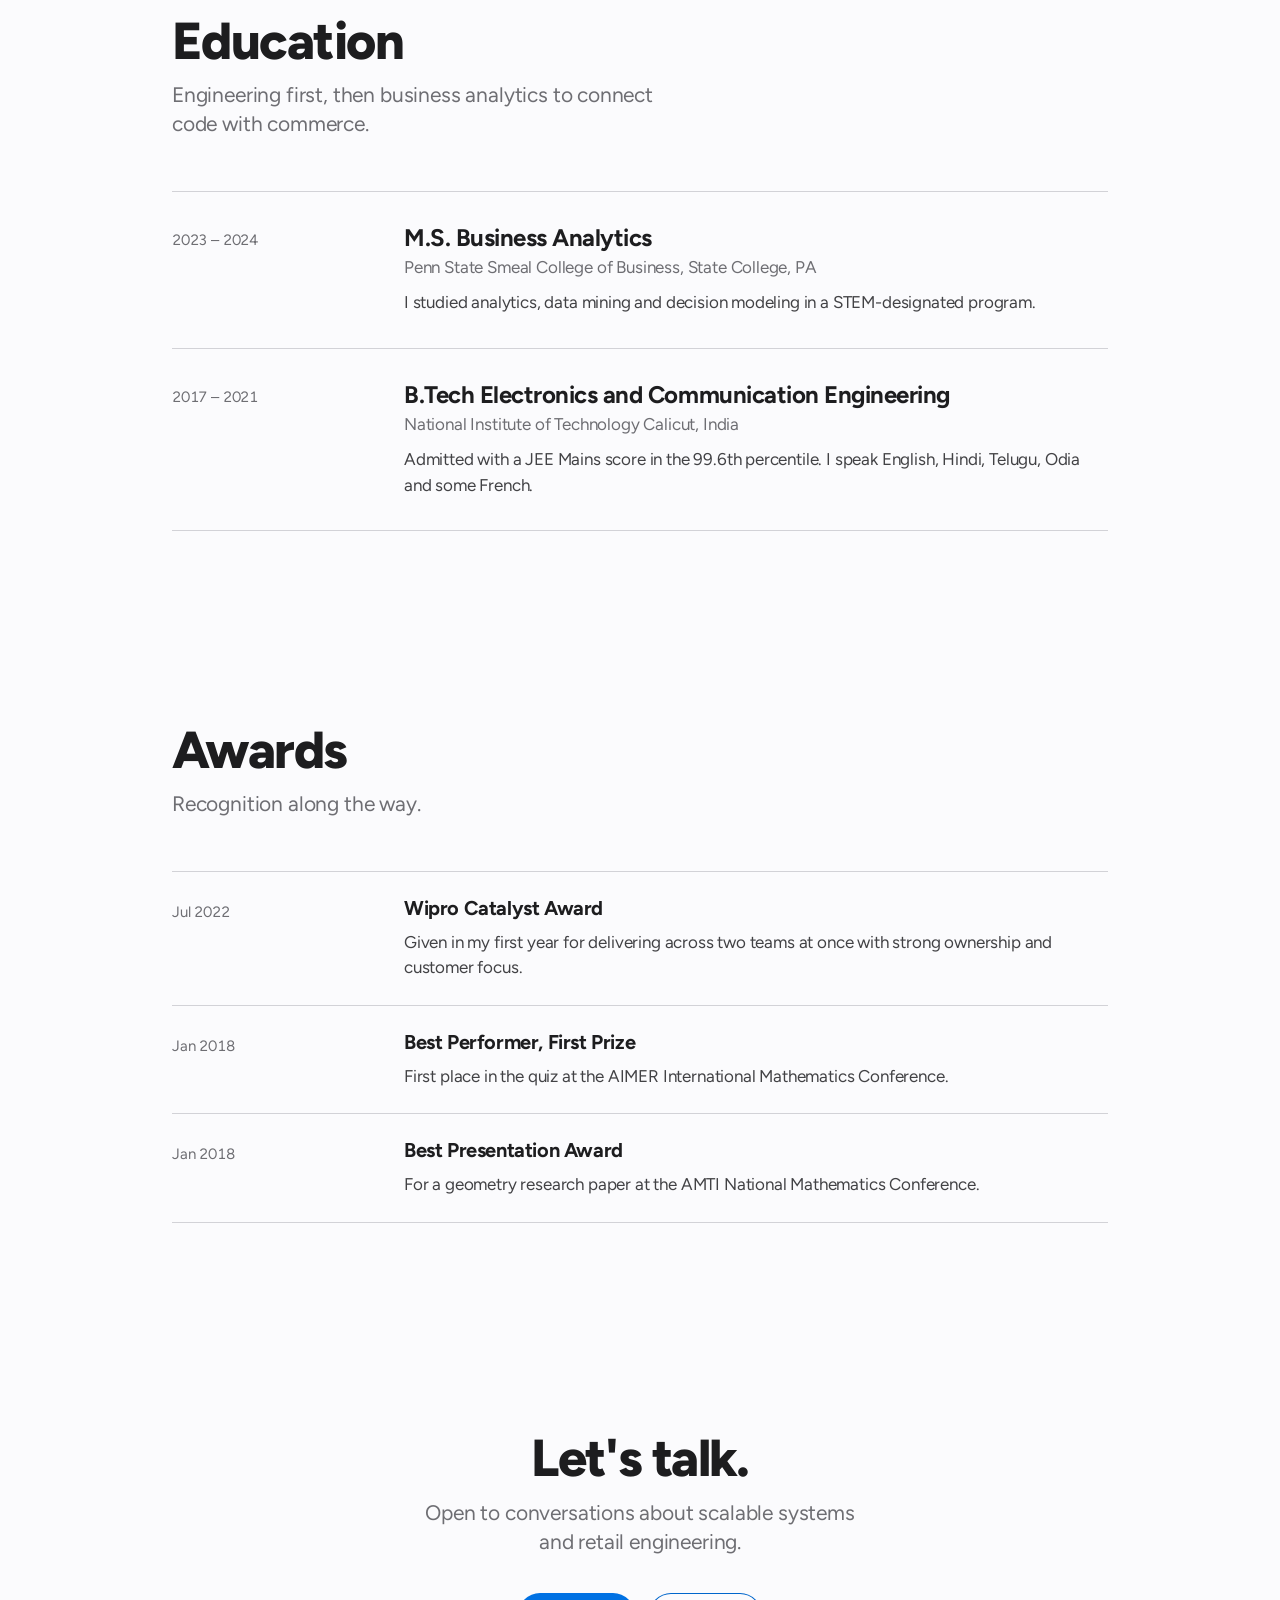
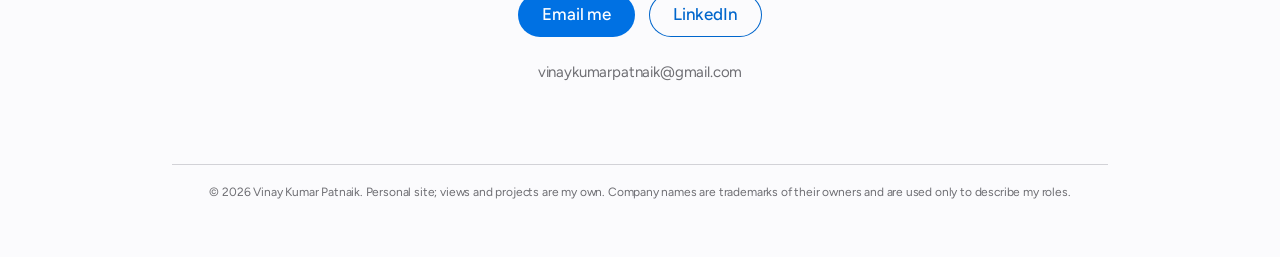
==== commit ae18cb88: "Make project copy read naturally" ====
--- a/index.html
+++ b/index.html
@@ -301,28 +301,28 @@
         <div class="result">13.8×</div>
         <h3>Concurrent price upload</h3>
         <div class="meta">Retail engineering, live demo</div>
-        <p>I upload price batches for 12 markets one at a time, then through a worker pool limited by a semaphore. The concurrent run takes 28.5 s against 394.3 s, in simulated time.</p>
+        <p>A demo of bulk price uploads for 12 markets, run one batch at a time and then concurrently with a semaphore-limited worker pool. The concurrent run finishes in 28.5 s instead of 394.3 s, in simulated time.</p>
         <a class="more" href="projects/price-upload/">Open the live demo</a>
       </article>
       <article class="card">
         <div class="result">100%</div>
         <h3>Omnichannel order routing</h3>
         <div class="meta">Retail engineering, live demo</div>
-        <p>I built an engine that chooses pickup, same-day, ship from store, ship to store or warehouse for each order. It fills 100% of sample orders against 86% for warehouse-only, and goods travel 50.1% less far.</p>
+        <p>A routing engine that decides whether each order is picked up in store, delivered same day, shipped from or to a store, or sent from the warehouse. It fills 100% of sample orders, against 86% when everything ships from the warehouse, and cuts delivery distance by 50.1%.</p>
         <a class="more" href="projects/order-routing/">Open the live demo</a>
       </article>
       <article class="card">
         <div class="result">+13.8%</div>
         <h3>Store performance analytics</h3>
         <div class="meta">Retail analytics, live demo</div>
-        <p>I built a dashboard over 3,120 rows of store data and measured a promotion's lift with difference-in-differences: +13.8% estimated (95% range 7.4% to 18.9%) against a true +18% built into the data.</p>
+        <p>A store dashboard over 3,120 rows of data, with a difference-in-differences test of a promotion. It estimates a +13.8% lift (95% range 7.4% to 18.9%) against the true +18% built into the data.</p>
         <a class="more" href="projects/store-analytics/">Open the live demo</a>
       </article>
       <article class="card">
         <div class="result">18.6%</div>
         <h3>Demand forecasting and replenishment</h3>
         <div class="meta">Data, live demo</div>
-        <p>I clean messy sales data and forecast it with Holt-Winters, written from scratch. Error on held-out weeks is 18.6% against 24.3% for the baseline, and it wins on 33 of 40 SKUs.</p>
+        <p>A pipeline that cleans messy sales data and forecasts demand with Holt-Winters, written from scratch. On weeks it never saw, its error is 18.6% against 24.3% for the baseline, and it wins on 33 of 40 products.</p>
         <a class="more" href="projects/demand-forecast/">Open the live demo</a>
       </article>
     </div>
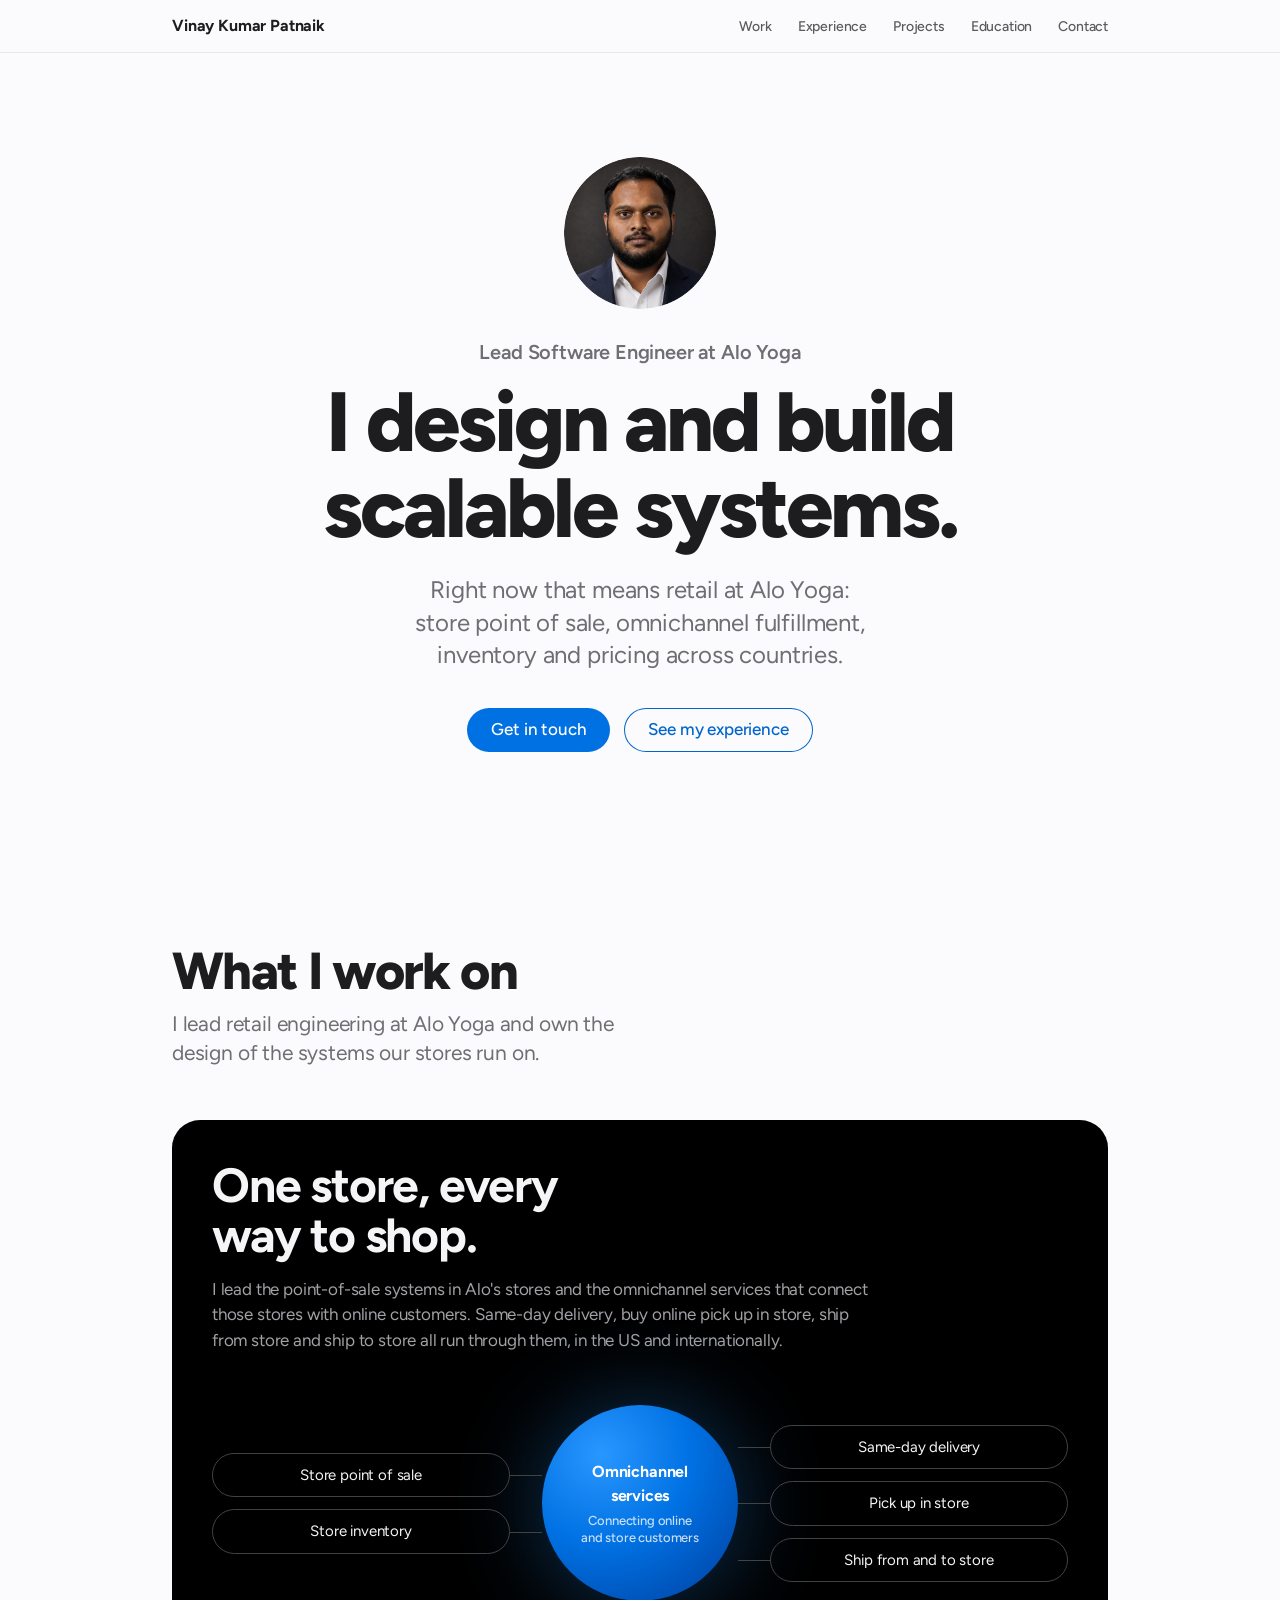
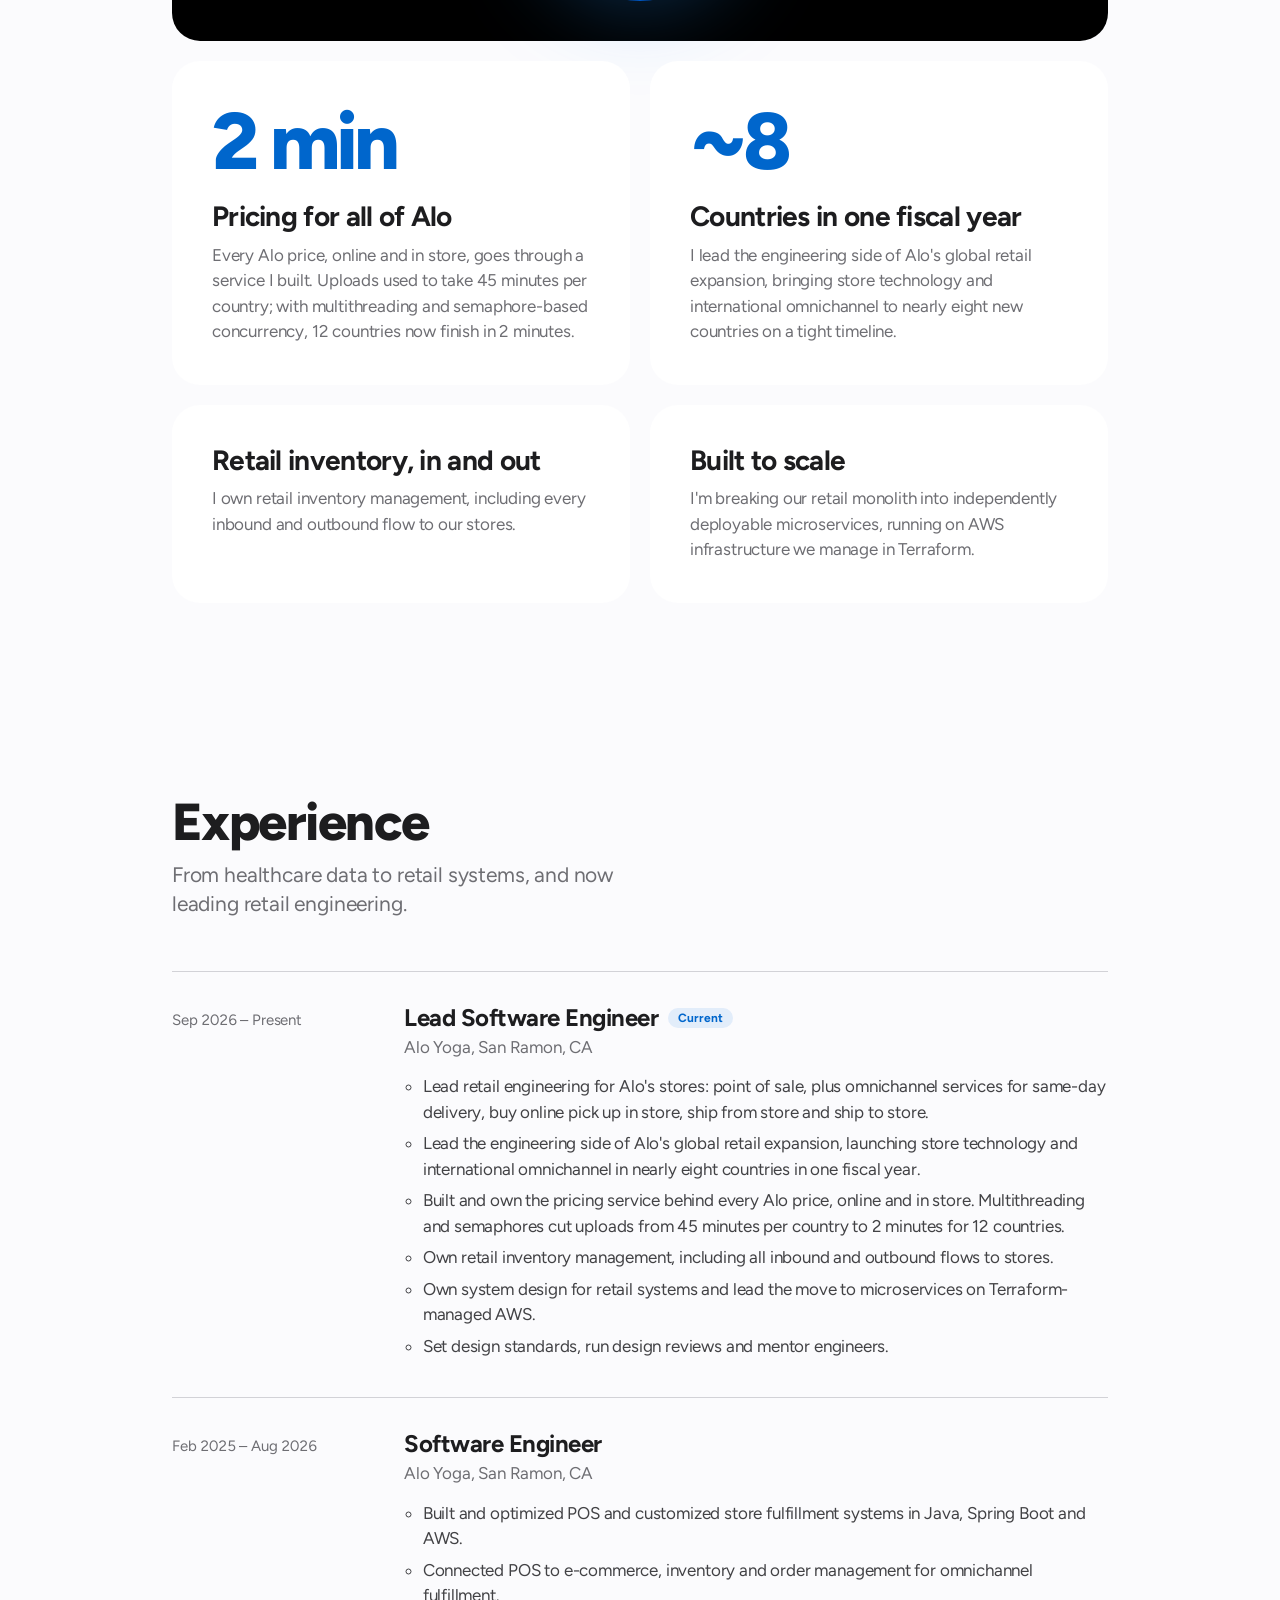
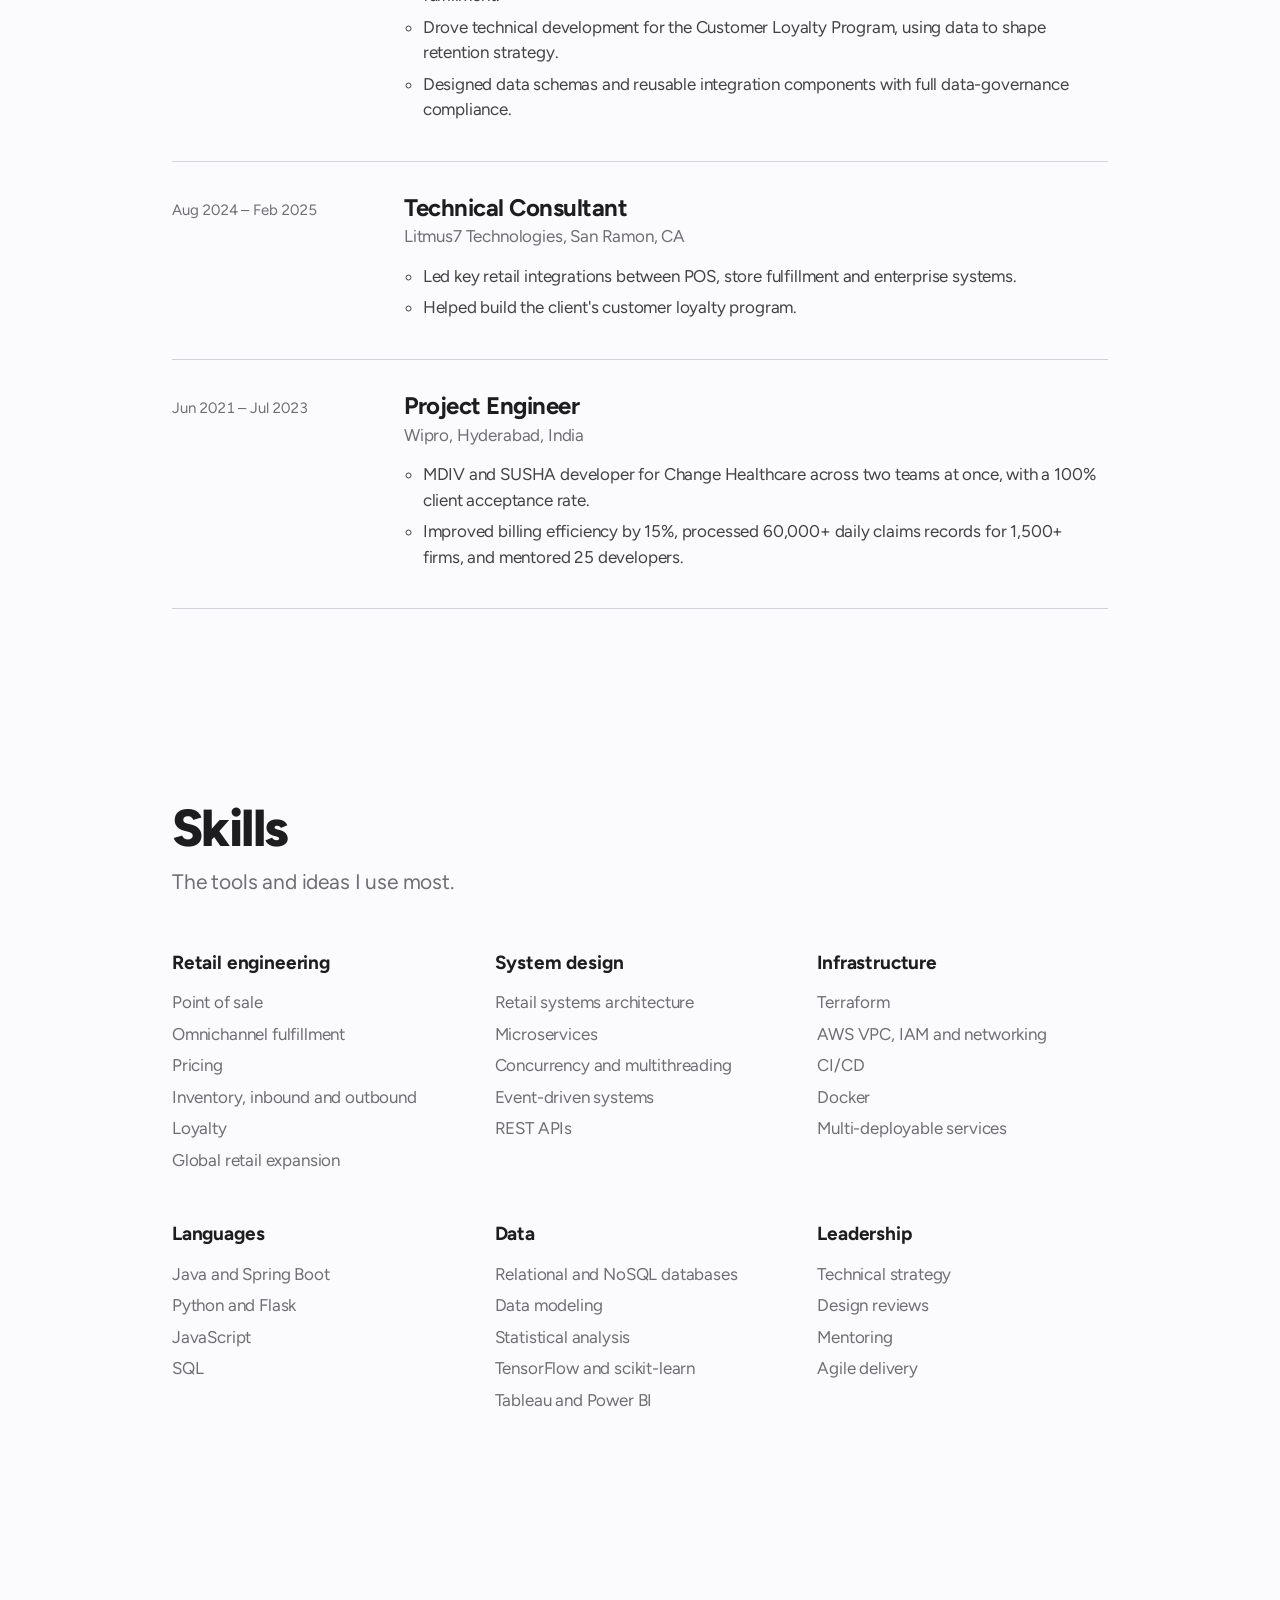
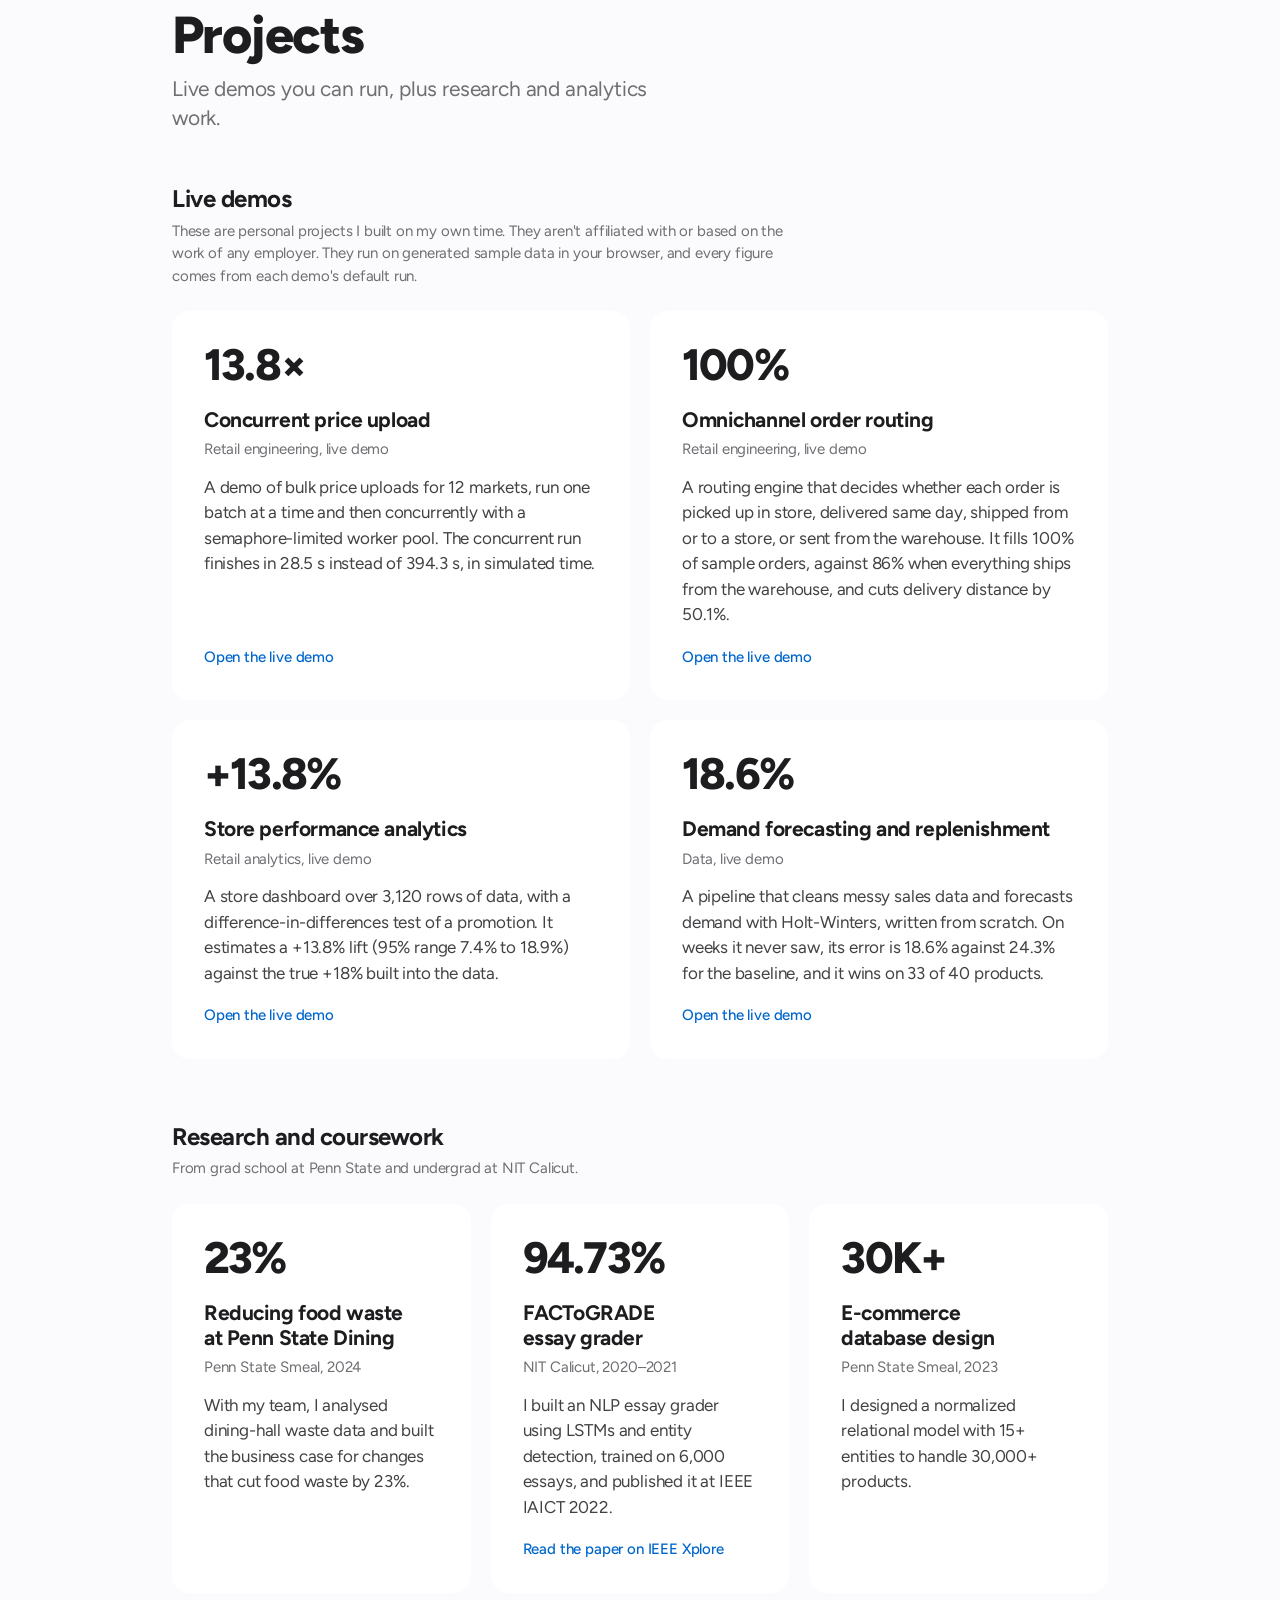
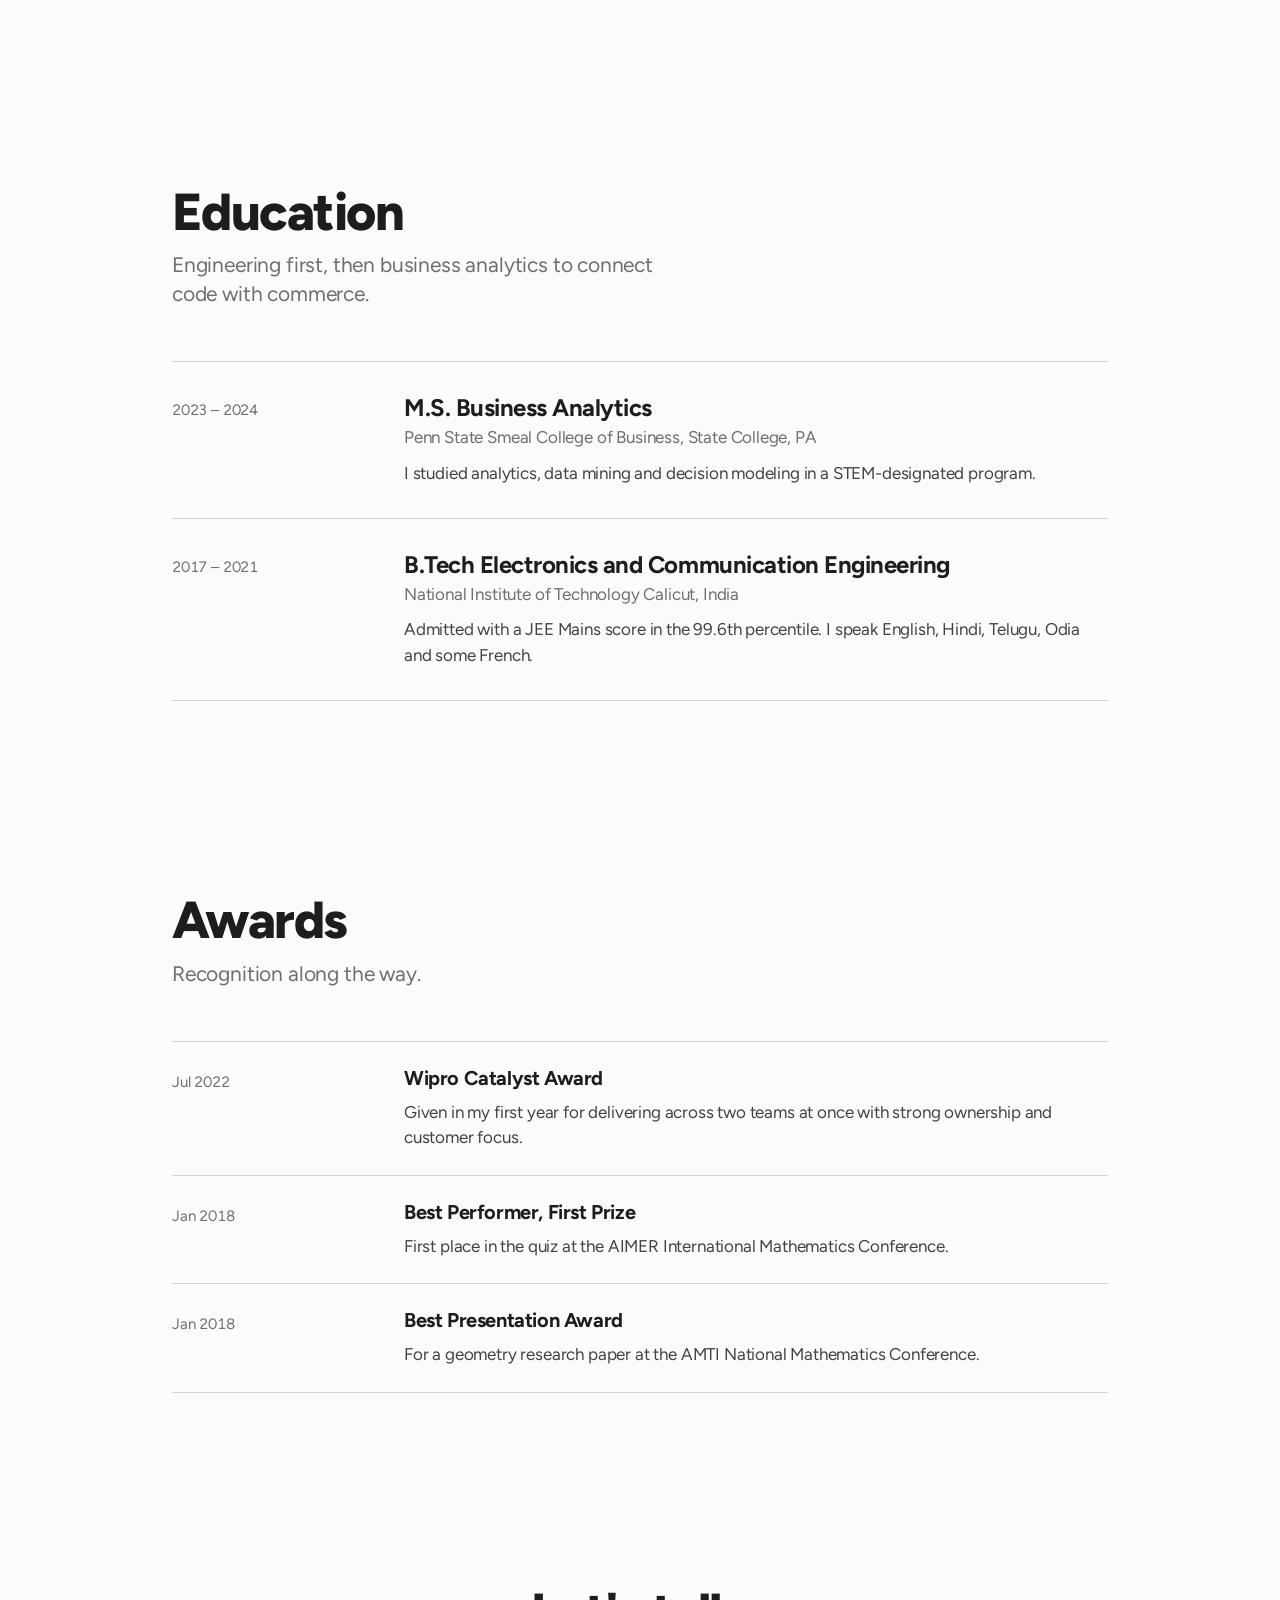
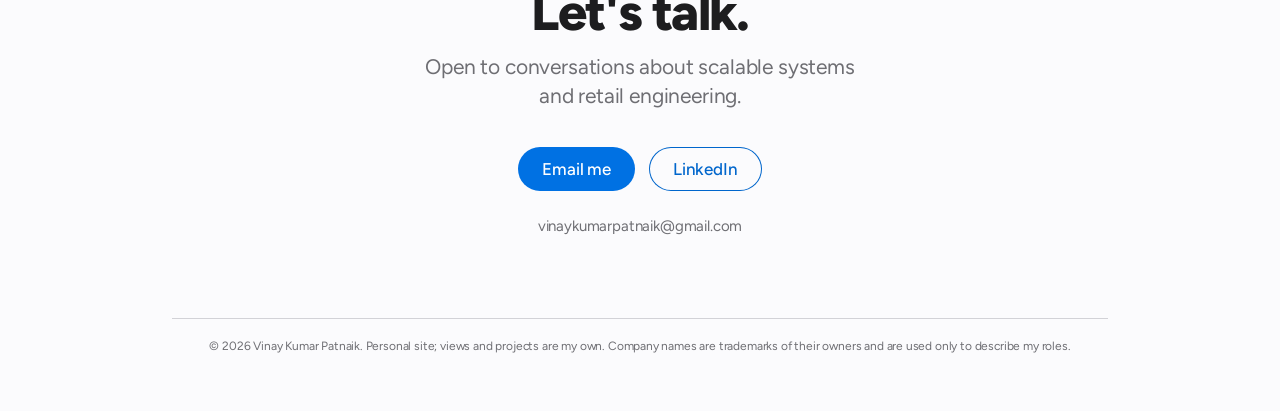
==== commit 66024ec5: "Even out spacing and group projects into balanced sections" ====
--- a/index.html
+++ b/index.html
@@ -84,7 +84,7 @@
   .tile h3{font-size:28px;line-height:1.12;letter-spacing:-0.025em;font-weight:700;margin-bottom:10px;text-wrap:balance}
   .tile p{color:var(--muted)}
   .s6{grid-column:span 6}.s4{grid-column:span 4}.s3{grid-column:span 3}.s2{grid-column:span 2}
-  .tile.night{background:var(--night);color:var(--night-ink);padding:48px}
+  .tile.night{background:var(--night);color:var(--night-ink)}
   @media (prefers-color-scheme:dark){.tile.night{box-shadow:inset 0 0 0 1px var(--night-line)}}
   .tile.night p{color:var(--night-muted);max-width:60ch}
   .tile.night h3{font-size:clamp(32px,4.6vw,48px);line-height:1.05;max-width:15ch;margin-bottom:16px}
@@ -122,6 +122,10 @@
 
   /* projects */
   .cards{display:grid;grid-template-columns:repeat(3,minmax(0,1fr));gap:20px}
+  .cards.two{grid-template-columns:repeat(2,minmax(0,1fr))}
+  .group + .group{margin-top:64px}
+  .group-h{font-size:24px;line-height:1.2;font-weight:700;letter-spacing:-0.02em;margin-bottom:6px}
+  .group-note{color:var(--muted);font-size:15px;max-width:62ch;margin-bottom:24px}
   .card{background:var(--surface);border-radius:18px;padding:32px;display:flex;flex-direction:column}
   .card .result{font-size:44px;font-weight:800;letter-spacing:-0.04em;line-height:1;margin-bottom:20px}
   .card h3{font-size:21px;line-height:1.2;font-weight:700;letter-spacing:-0.02em;margin-bottom:6px;text-wrap:balance}
@@ -130,7 +134,7 @@
   .card .more{margin-top:auto;padding-top:18px;font-size:15px;font-weight:500}
 
   /* footer */
-  footer{padding-block:112px 56px;text-align:center}
+  footer{padding-block:96px 56px;text-align:center}
   footer h2{margin-bottom:14px}
   footer .lede{margin:0 auto 32px;max-width:34ch}
   footer .addr{margin-top:24px;color:var(--muted);font-size:15px}
@@ -142,7 +146,8 @@
     .tile,.tile.night{padding:32px}
     .row{grid-template-columns:minmax(0,1fr);gap:4px}
     .skills{grid-template-columns:repeat(2,minmax(0,1fr))}
-    .cards{grid-template-columns:minmax(0,1fr)}
+    .cards,.cards.two{grid-template-columns:minmax(0,1fr)}
+    .group + .group{margin-top:48px}
     .omni{grid-template-columns:minmax(0,1fr);justify-items:center;gap:22px}
     .chans{flex-direction:row;flex-wrap:wrap;justify-content:center}
     .left .chan::after,.right .chan::before{display:none}
@@ -296,7 +301,10 @@
   <section id="projects" class="wrap" aria-labelledby="proj-h">
     <h2 id="proj-h">Projects</h2>
     <p class="lede">Live demos you can run, plus research and analytics work.</p>
-    <div class="cards demo" style="margin-bottom:20px;grid-template-columns:repeat(auto-fit,minmax(min(100%,420px),1fr))">
+    <div class="group">
+      <h3 class="group-h">Live demos</h3>
+      <p class="group-note">These are personal projects I built on my own time. They aren't affiliated with or based on the work of any employer. They run on generated sample data in your browser, and every figure comes from each demo's default run.</p>
+    <div class="cards two">
       <article class="card">
         <div class="result">13.8×</div>
         <h3>Concurrent price upload</h3>
@@ -326,7 +334,10 @@
         <a class="more" href="projects/demand-forecast/">Open the live demo</a>
       </article>
     </div>
-    <p class="lede" style="font-size:15px;max-width:none;margin:-4px 0 28px">These are personal projects I built on my own time. They aren't affiliated with or based on the work of any employer. They run on generated sample data in your browser, and every figure comes from each demo's default run.</p>
+    </div>
+    <div class="group">
+      <h3 class="group-h">Research and coursework</h3>
+      <p class="group-note">From grad school at Penn State and undergrad at NIT Calicut.</p>
     <div class="cards">
       <article class="card">
         <div class="result">23%</div>
@@ -347,6 +358,7 @@
         <div class="meta">Penn State Smeal, 2023</div>
         <p>I designed a normalized relational model with 15+ entities to handle 30,000+ products.</p>
       </article>
+    </div>
     </div>
   </section>
 
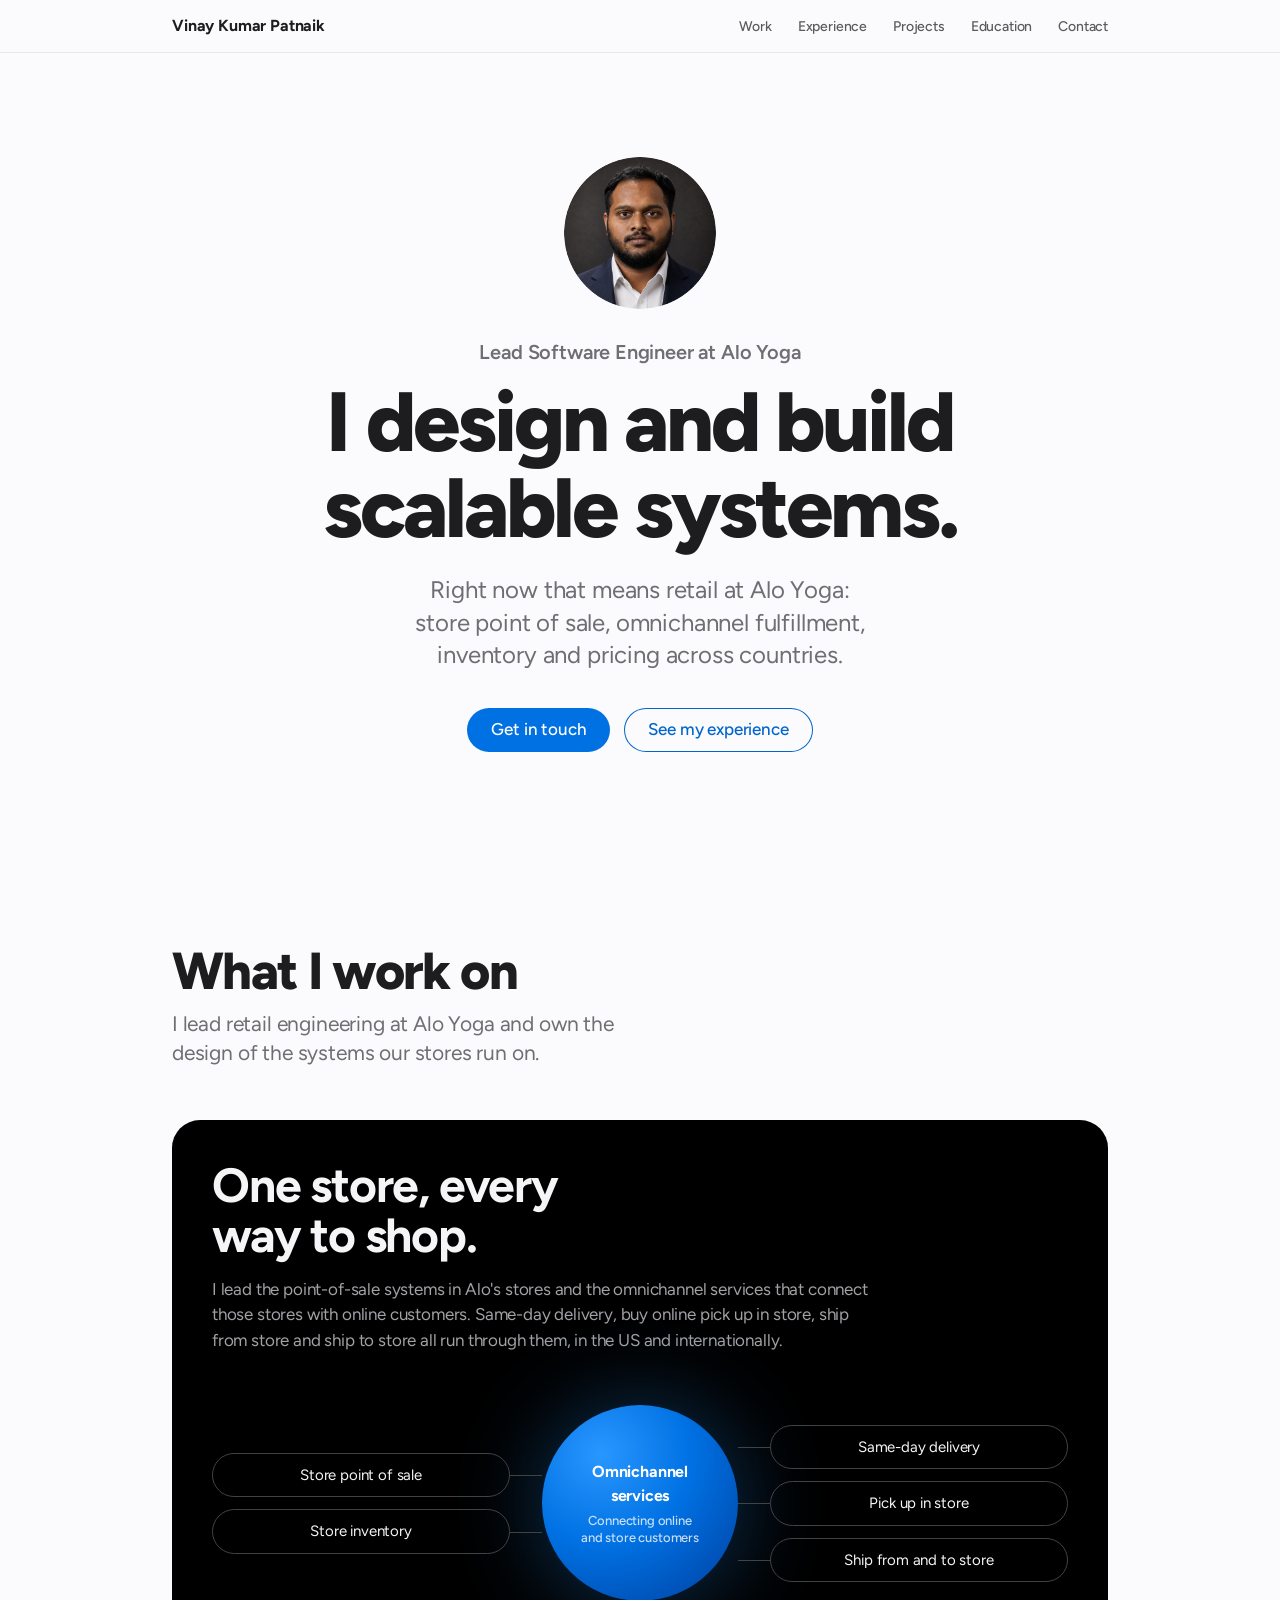
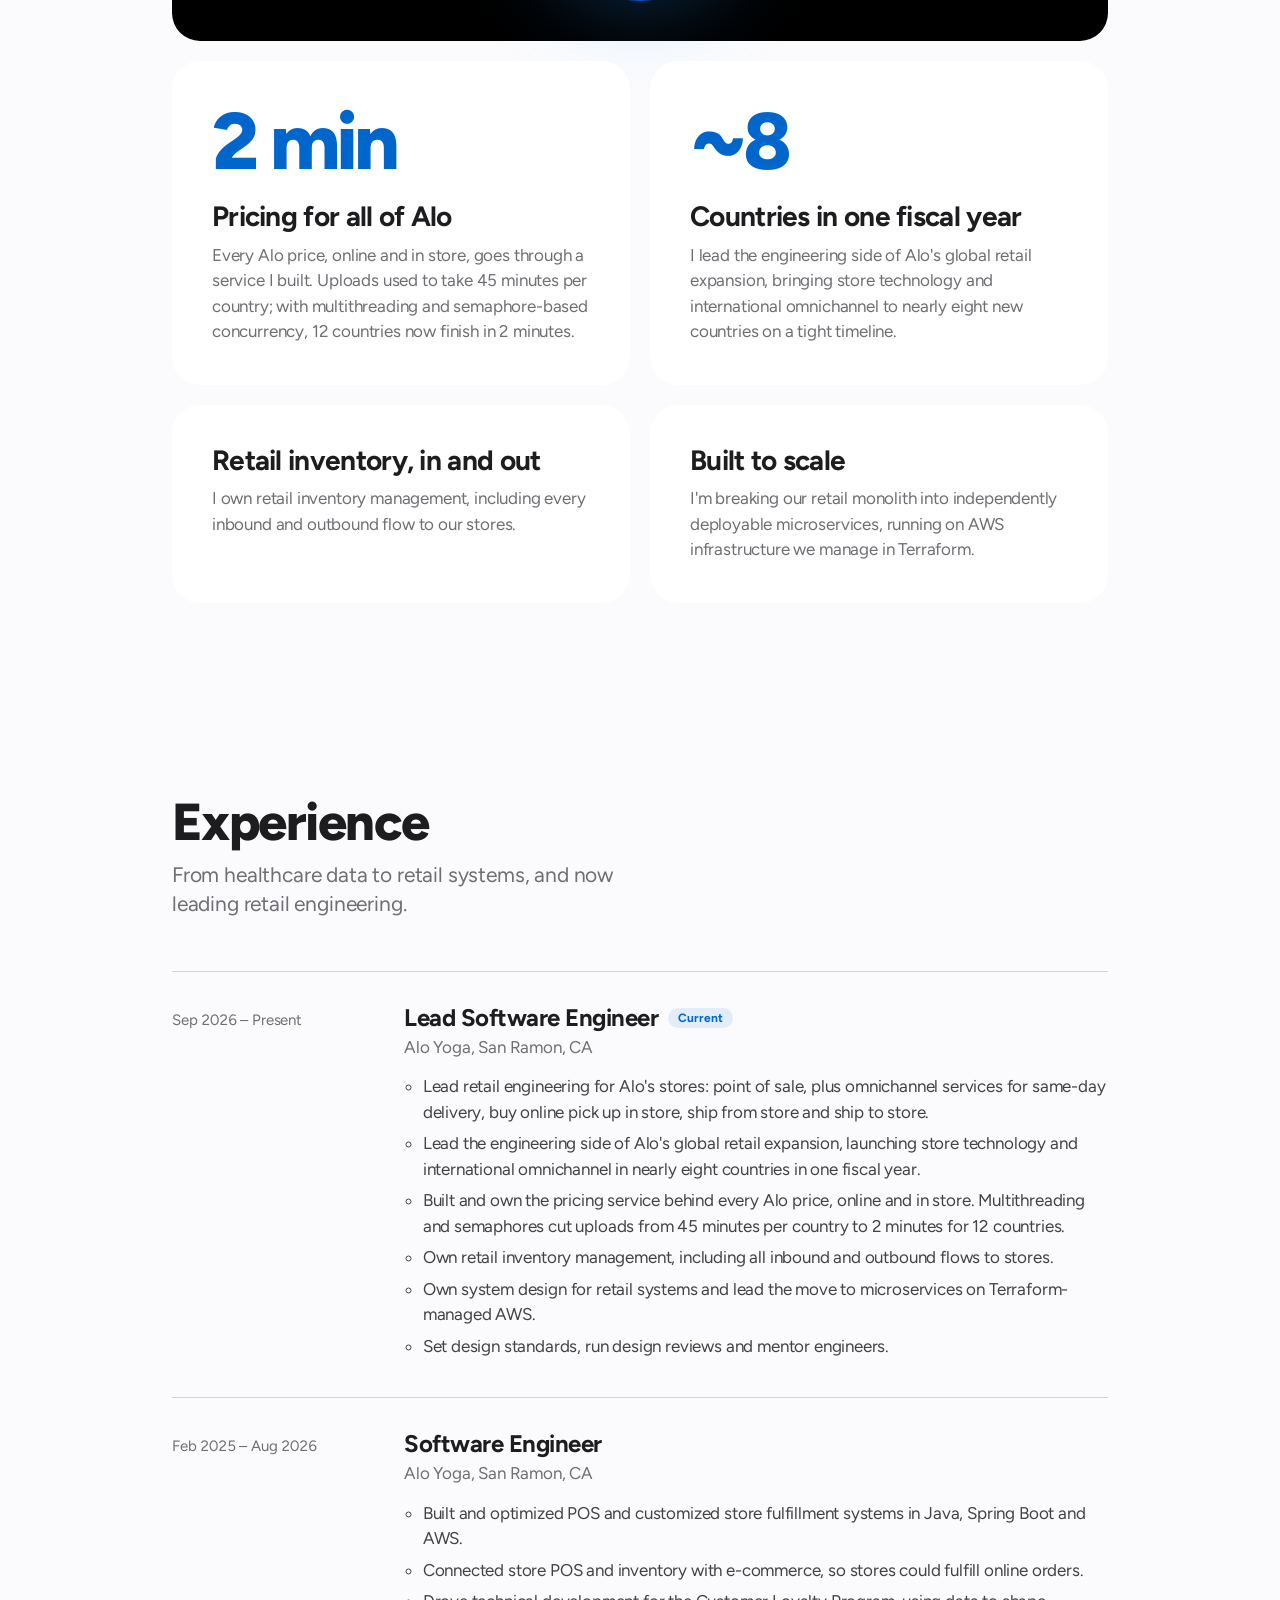
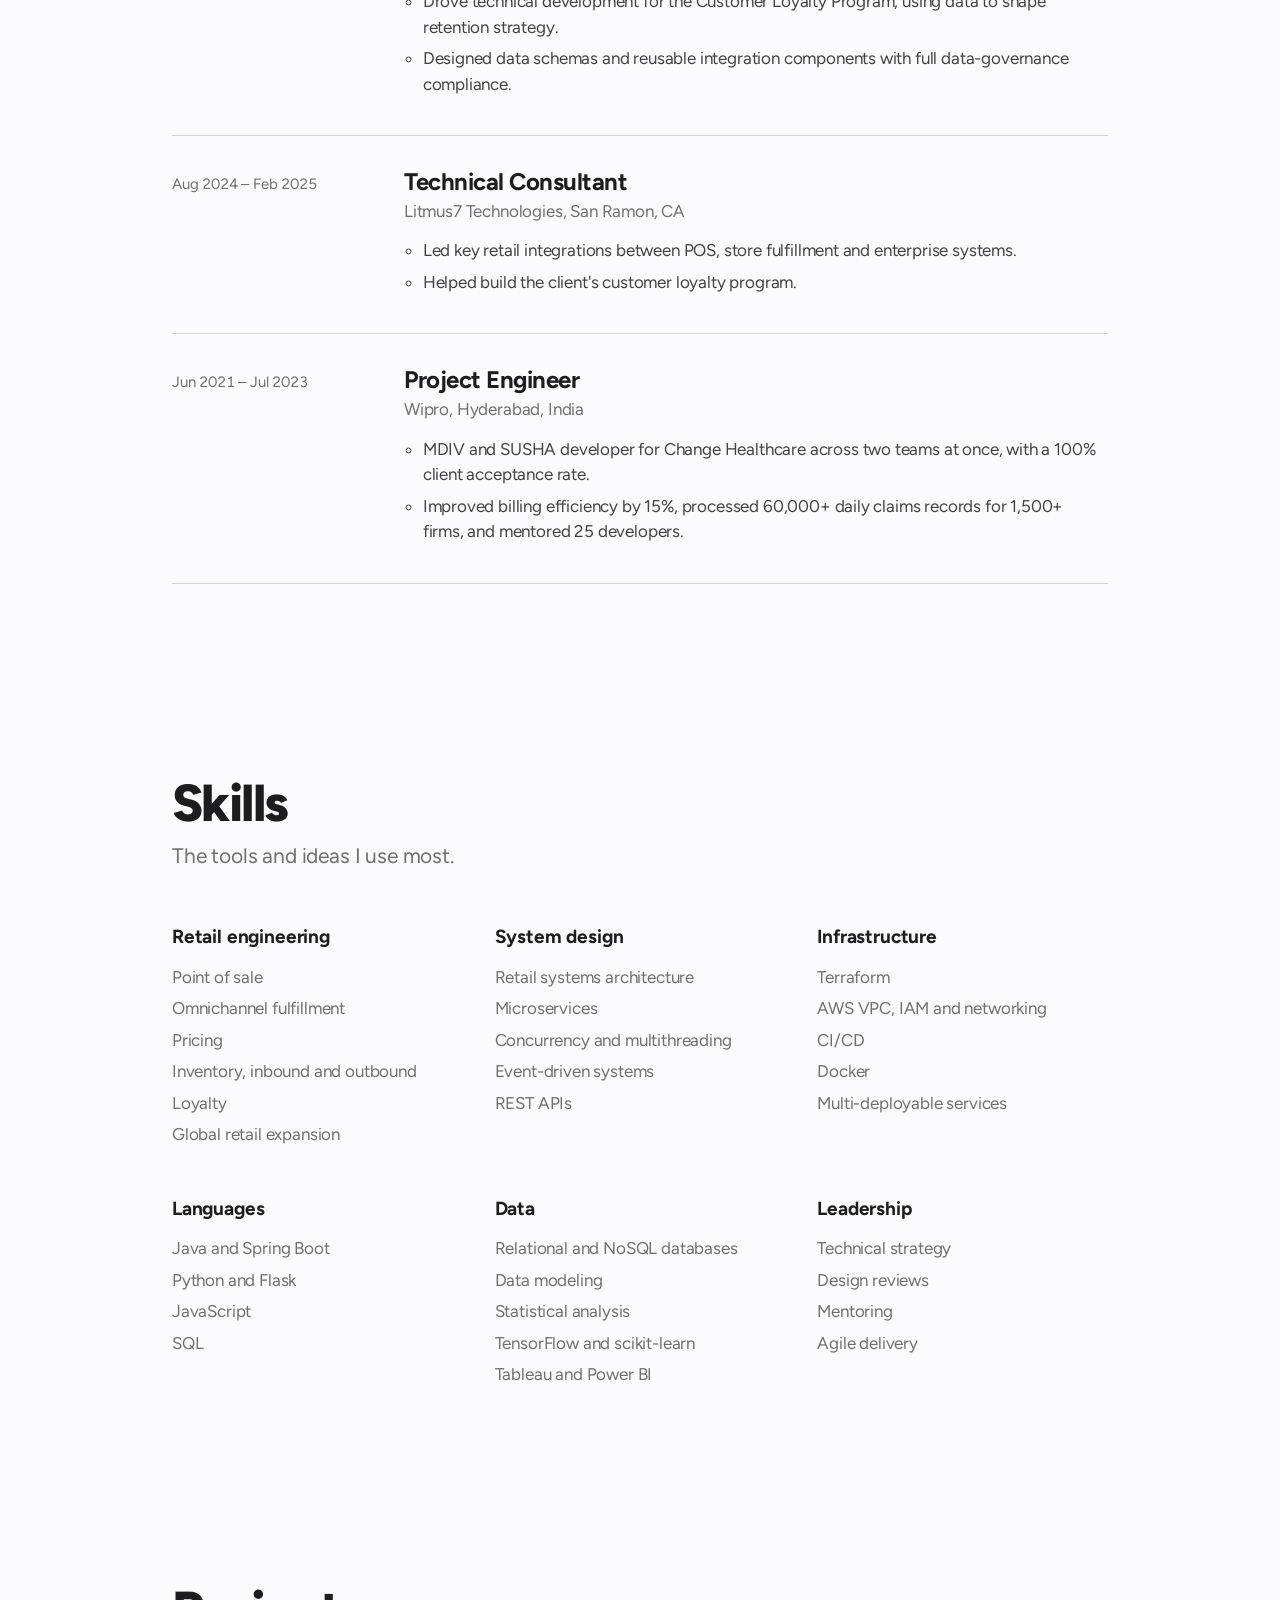
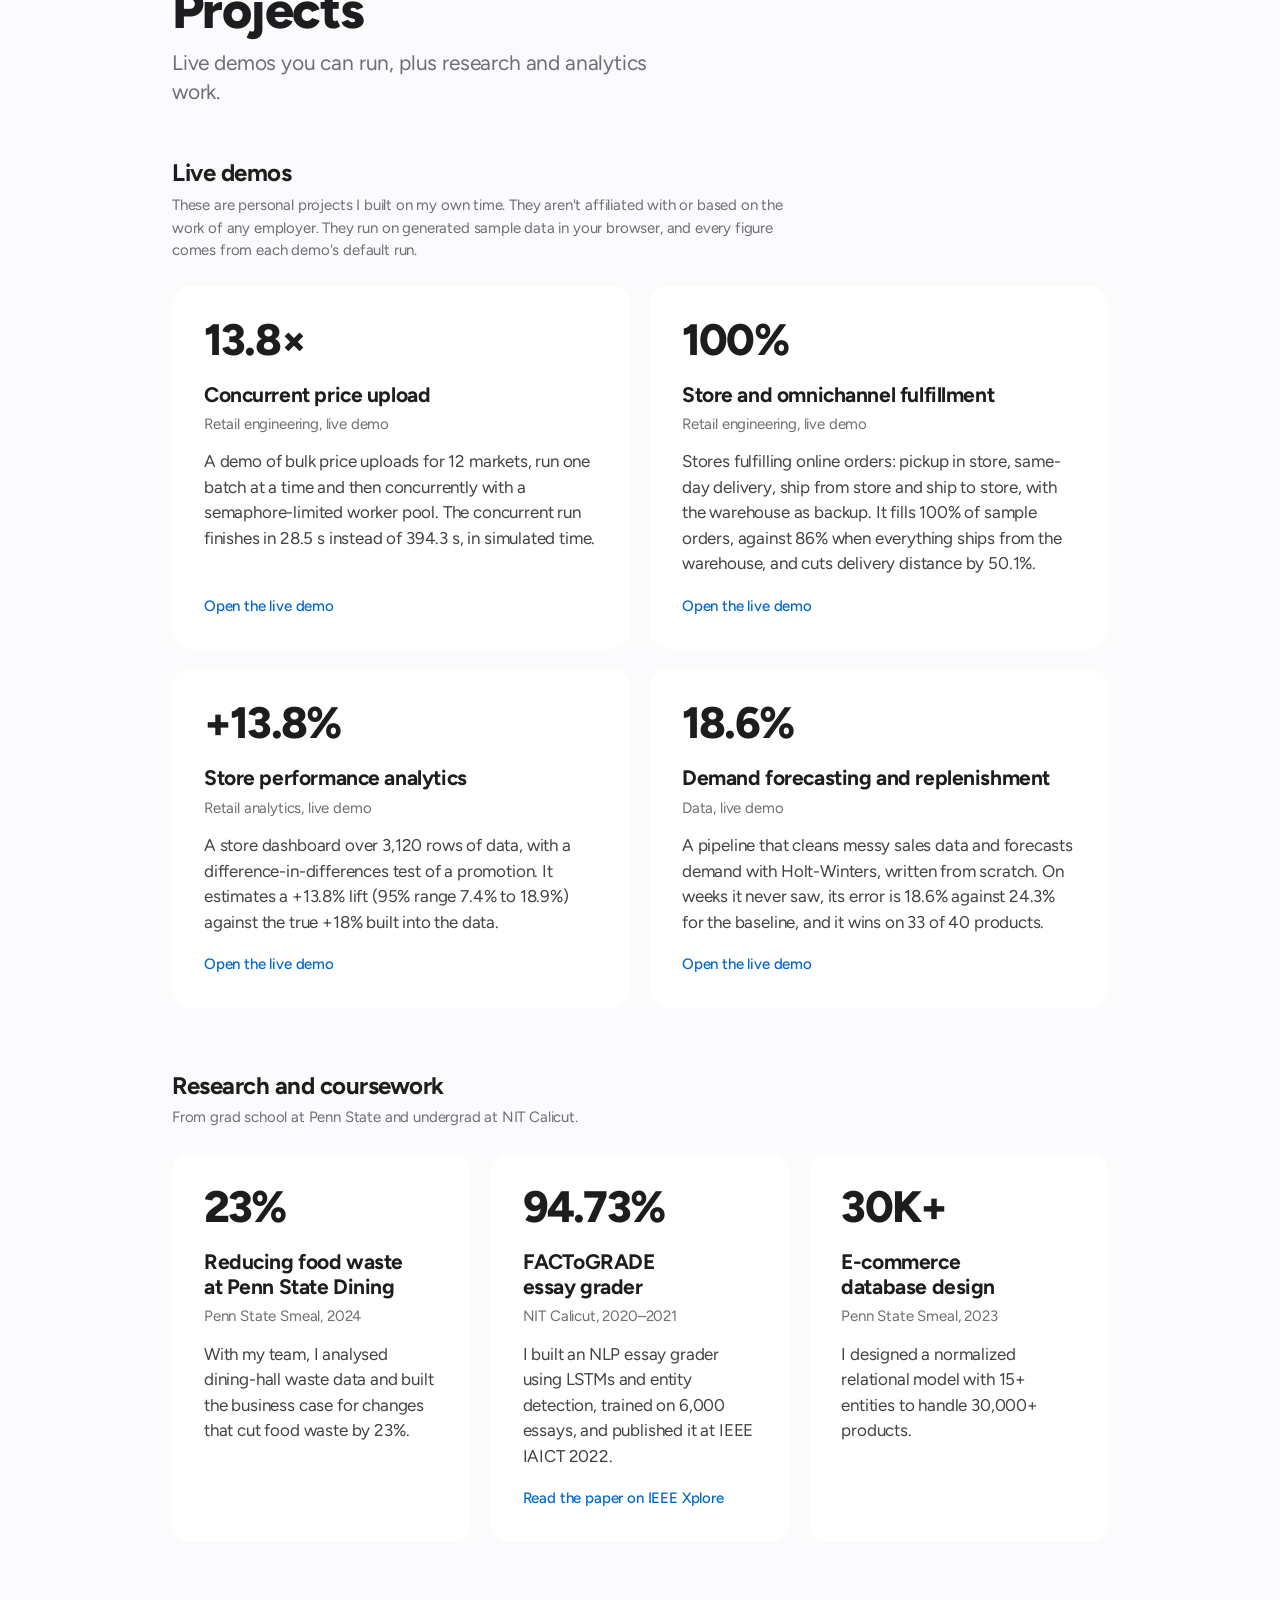
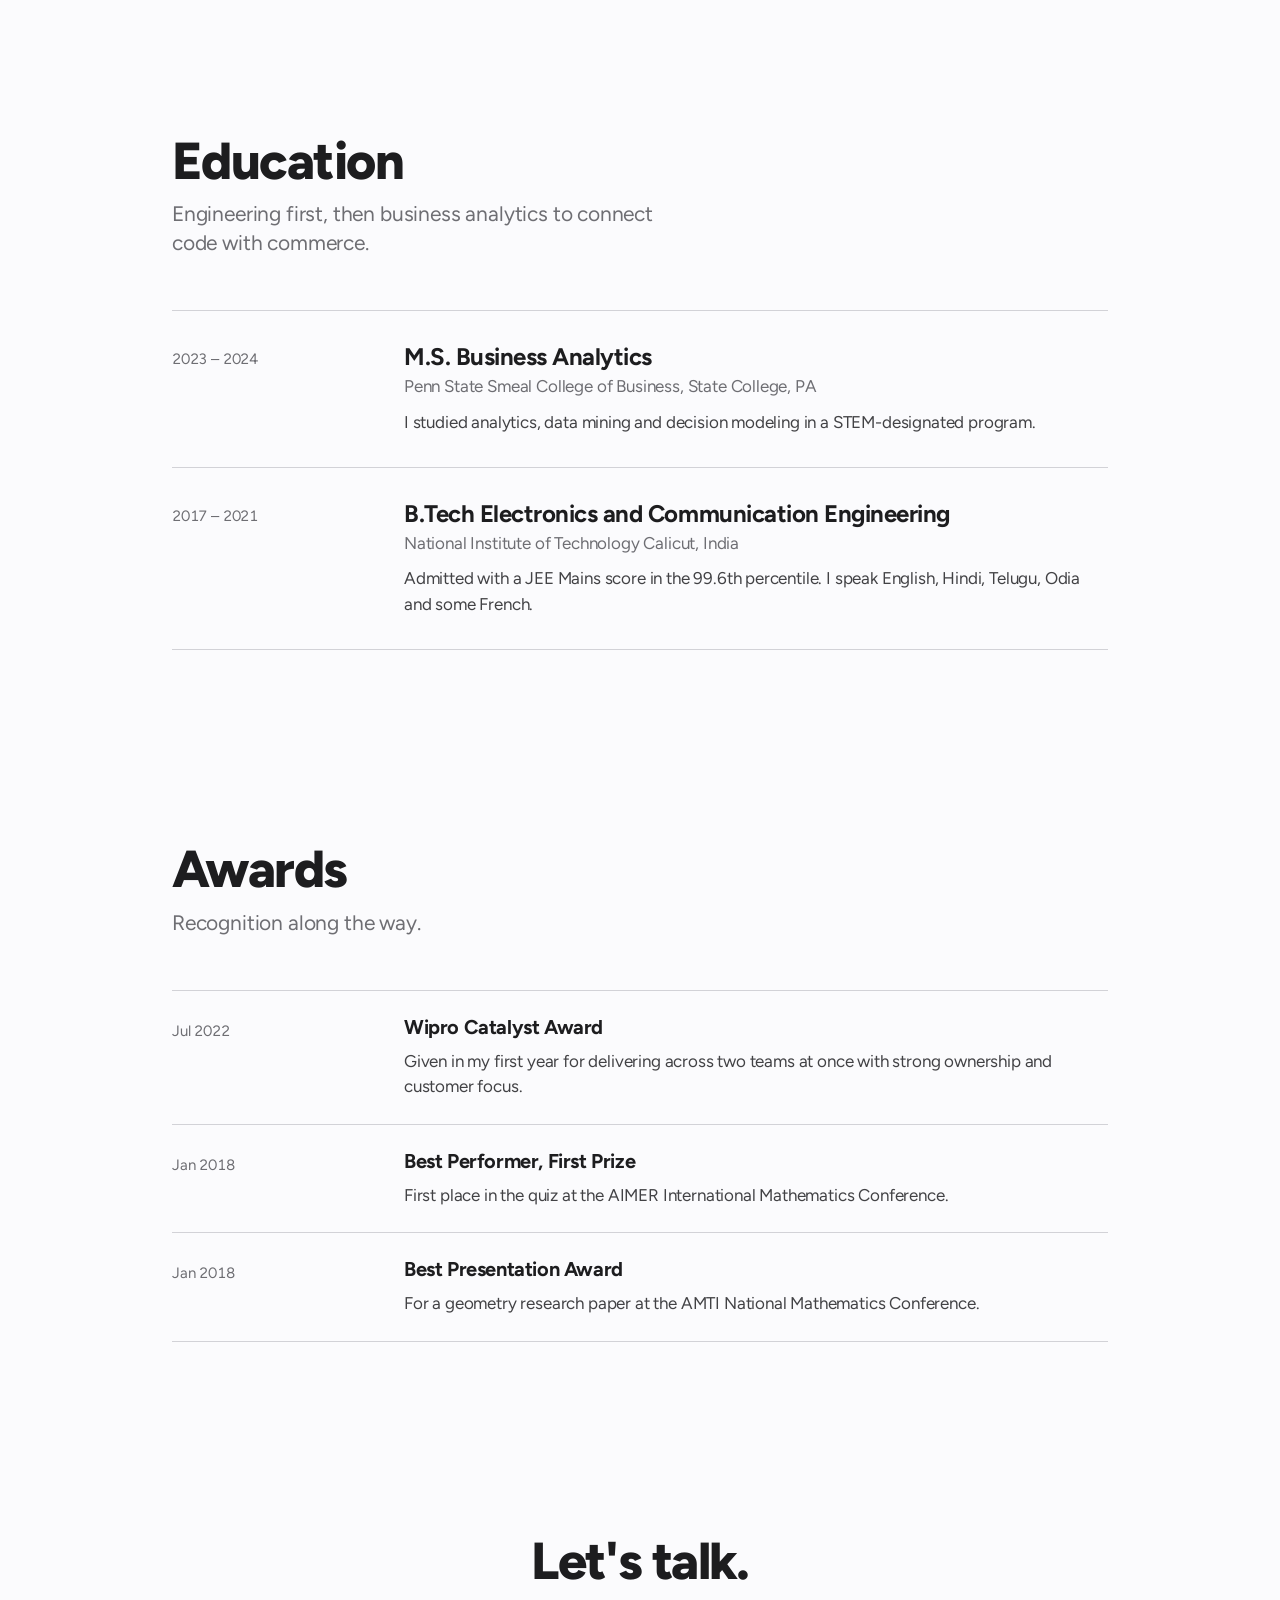
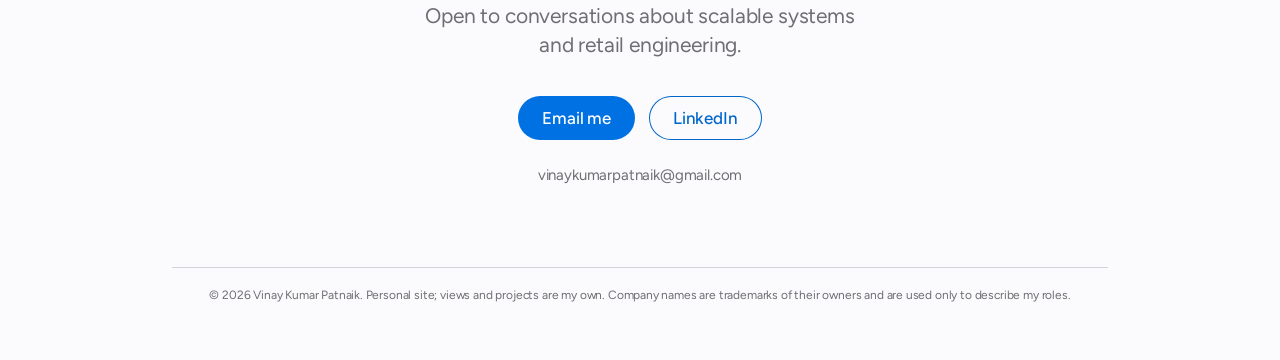
==== commit 9b5192d3: "Reframe order routing demo as store and omnichannel fulfillment" ====
--- a/index.html
+++ b/index.html
@@ -254,7 +254,7 @@
           <div class="org">Alo Yoga, San Ramon, CA</div>
           <ul>
             <li>Built and optimized POS and customized store fulfillment systems in Java, Spring Boot and AWS.</li>
-            <li>Connected POS to e-commerce, inventory and order management for omnichannel fulfillment.</li>
+            <li>Connected store POS and inventory with e-commerce, so stores could fulfill online orders.</li>
             <li>Drove technical development for the Customer Loyalty Program, using data to shape retention strategy.</li>
             <li>Designed data schemas and reusable integration components with full data-governance compliance.</li>
           </ul>
@@ -314,10 +314,10 @@
       </article>
       <article class="card">
         <div class="result">100%</div>
-        <h3>Omnichannel order routing</h3>
+        <h3>Store and omnichannel fulfillment</h3>
         <div class="meta">Retail engineering, live demo</div>
-        <p>A routing engine that decides whether each order is picked up in store, delivered same day, shipped from or to a store, or sent from the warehouse. It fills 100% of sample orders, against 86% when everything ships from the warehouse, and cuts delivery distance by 50.1%.</p>
-        <a class="more" href="projects/order-routing/">Open the live demo</a>
+        <p>Stores fulfilling online orders: pickup in store, same-day delivery, ship from store and ship to store, with the warehouse as backup. It fills 100% of sample orders, against 86% when everything ships from the warehouse, and cuts delivery distance by 50.1%.</p>
+        <a class="more" href="projects/store-fulfillment/">Open the live demo</a>
       </article>
       <article class="card">
         <div class="result">+13.8%</div>
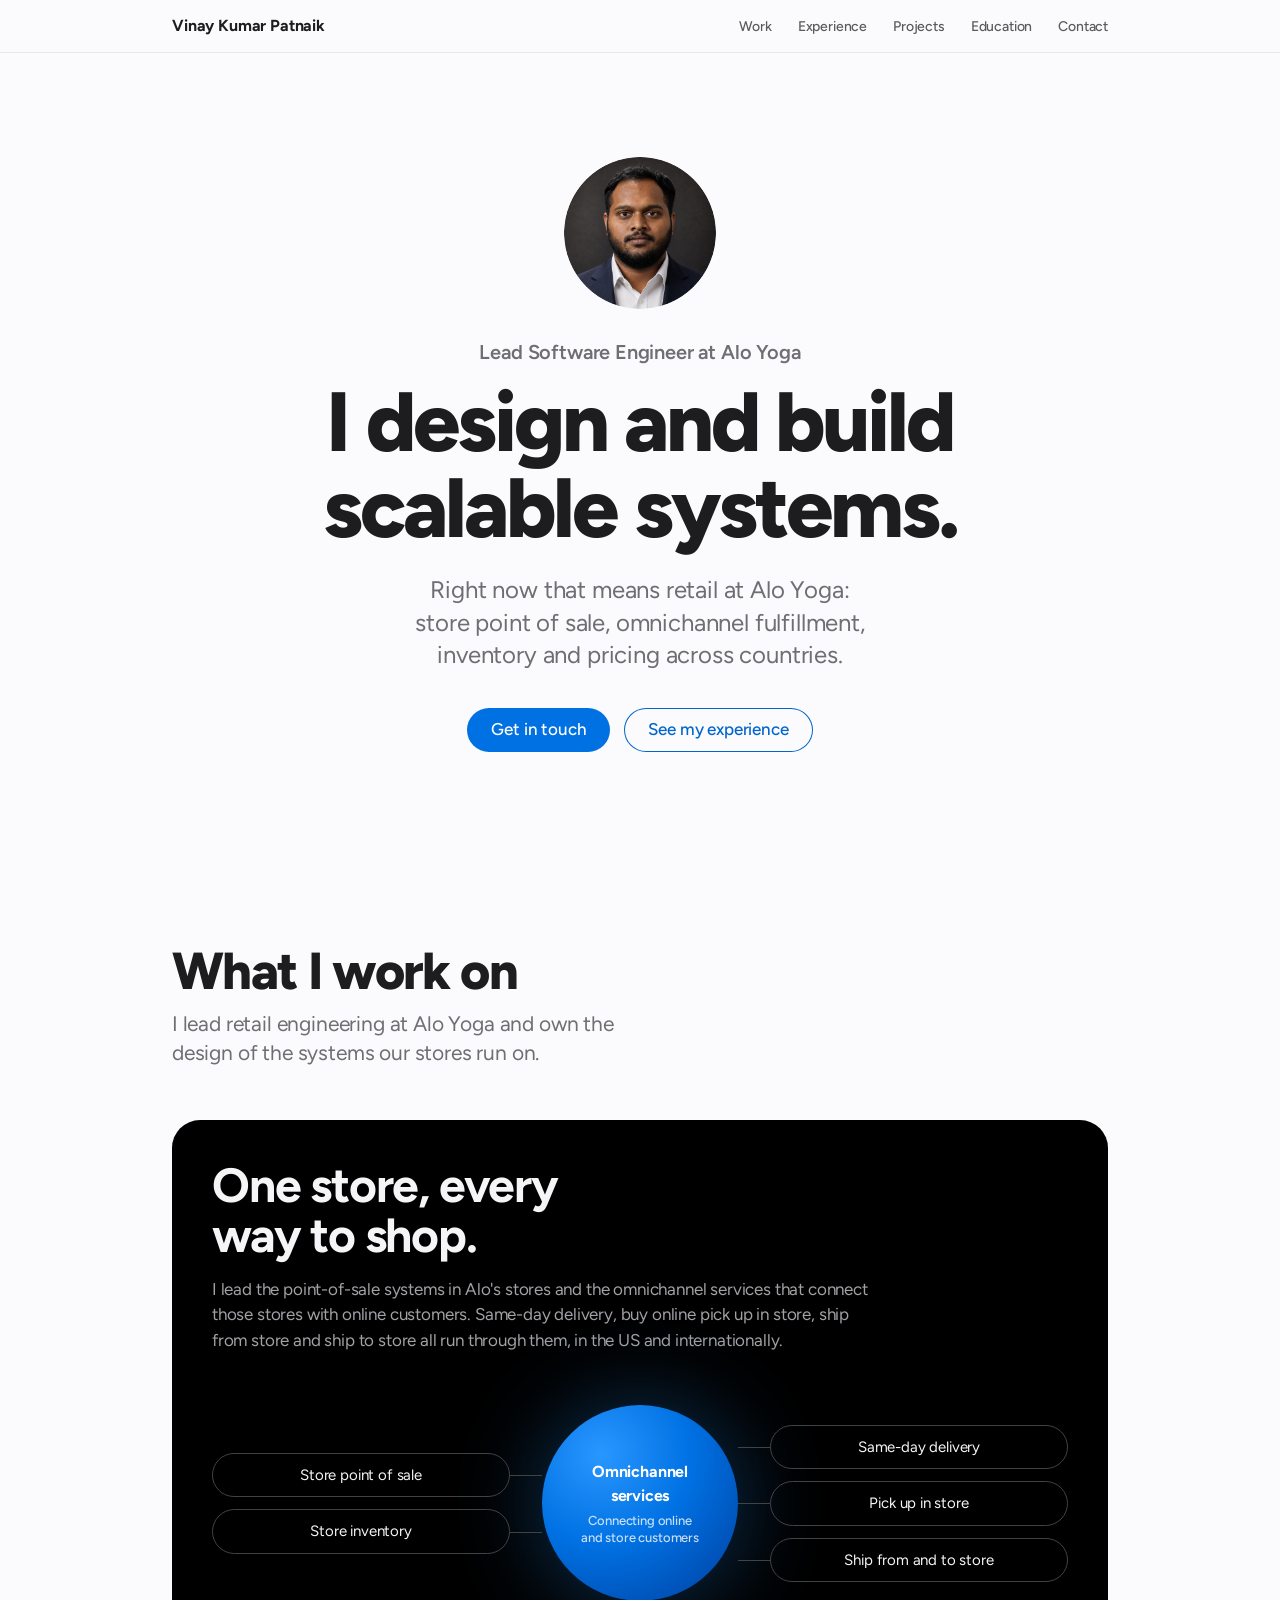
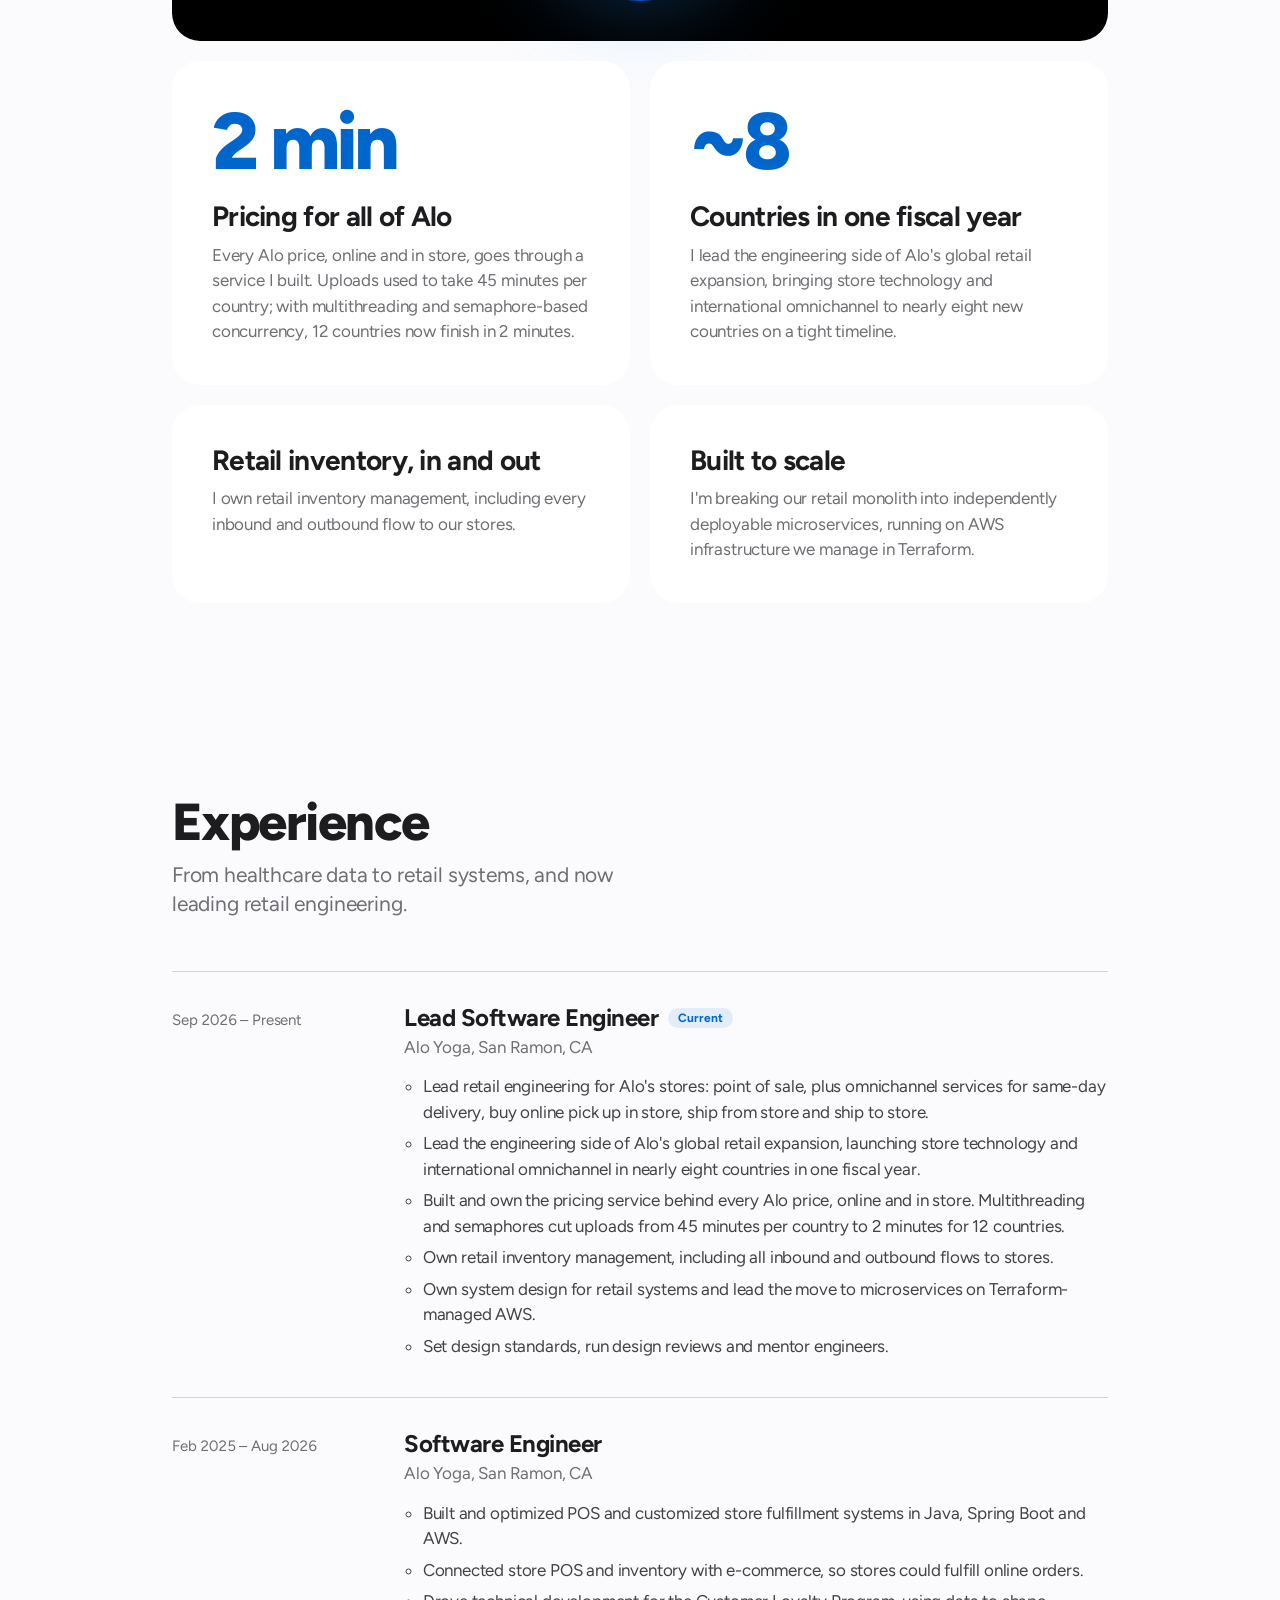
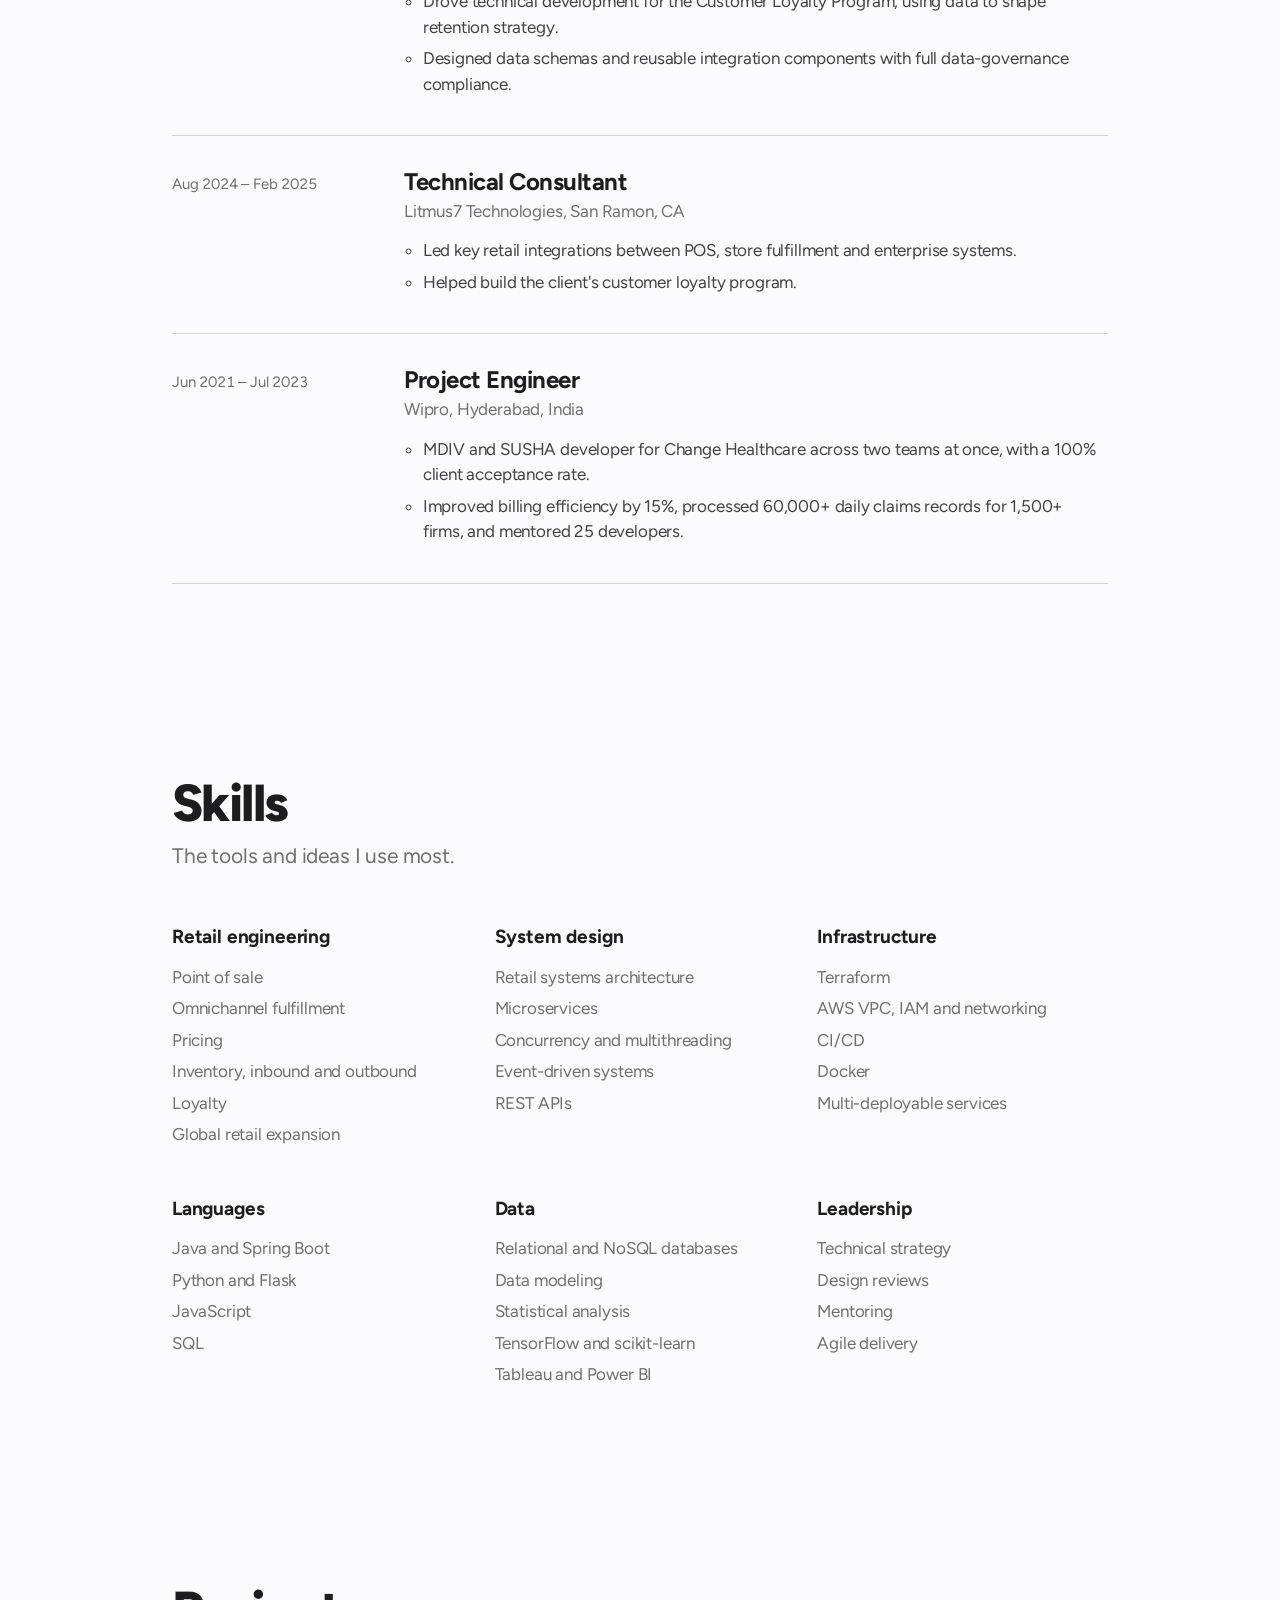
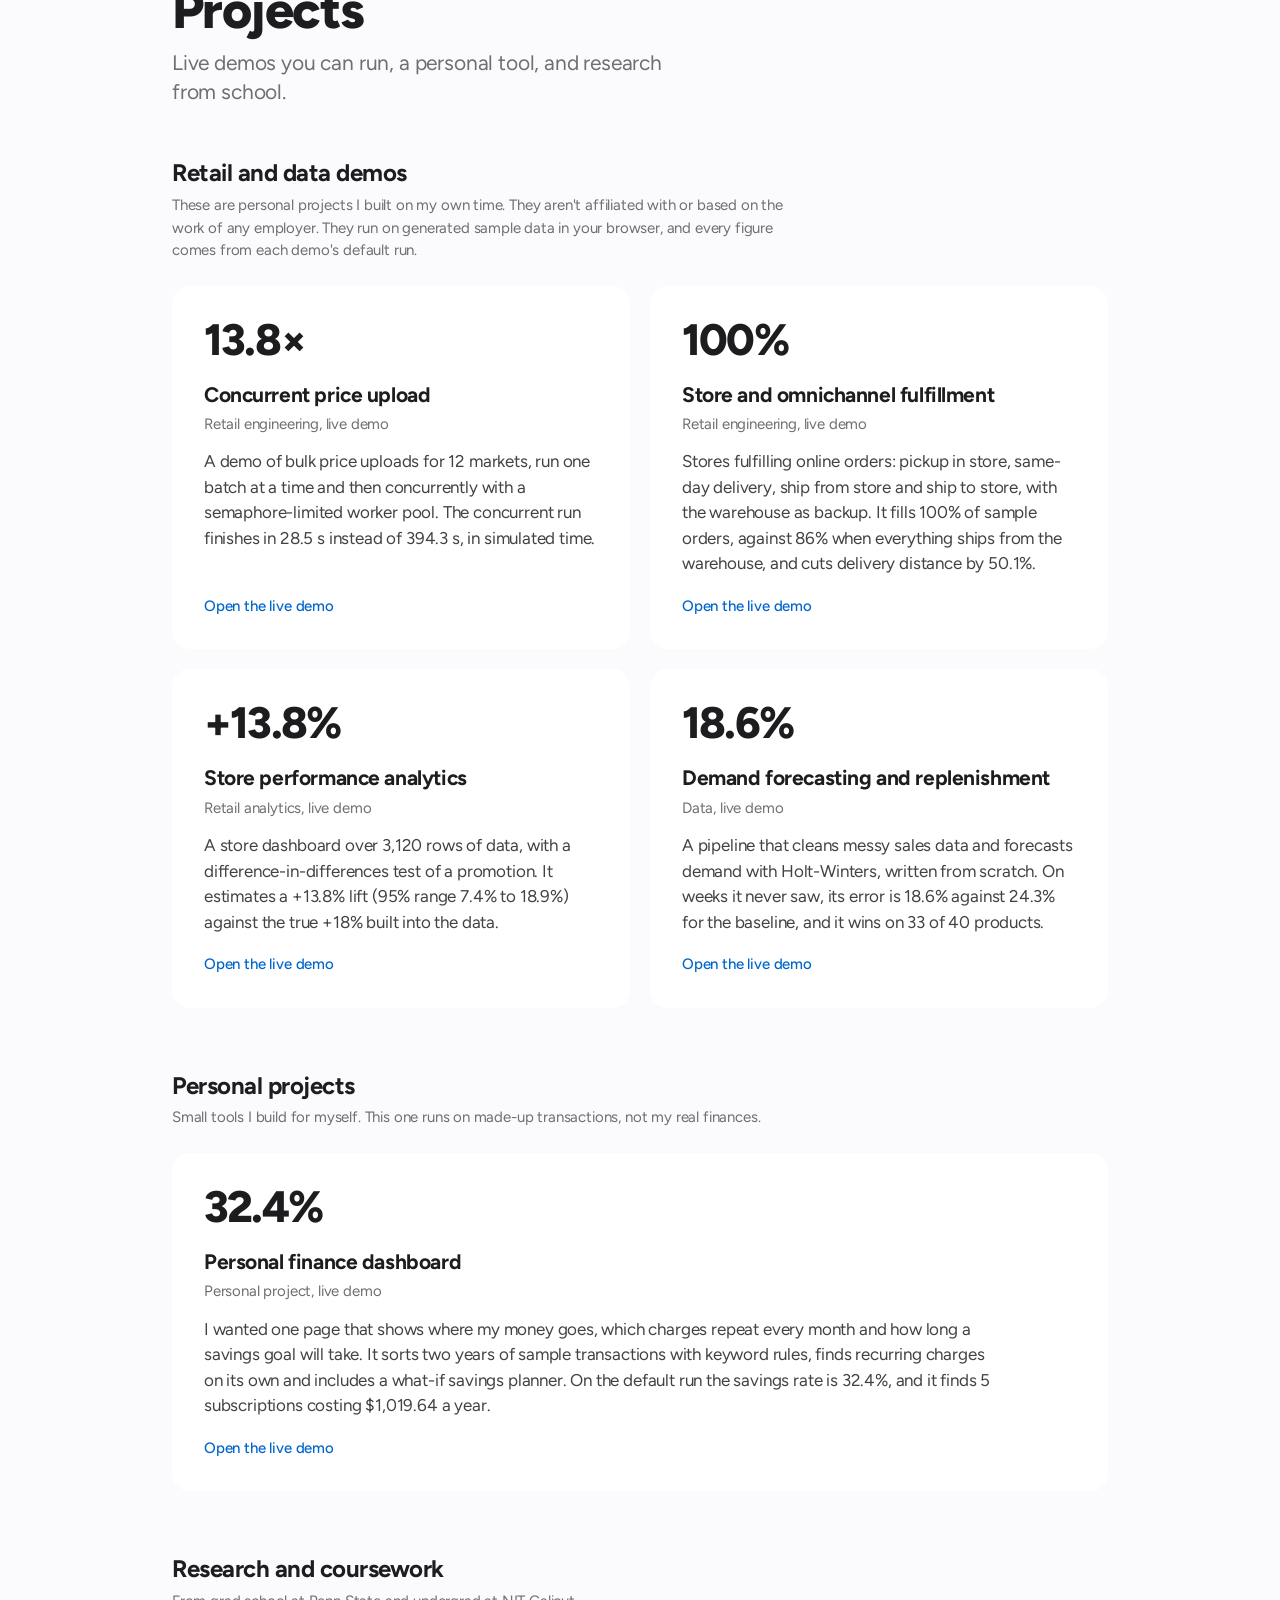
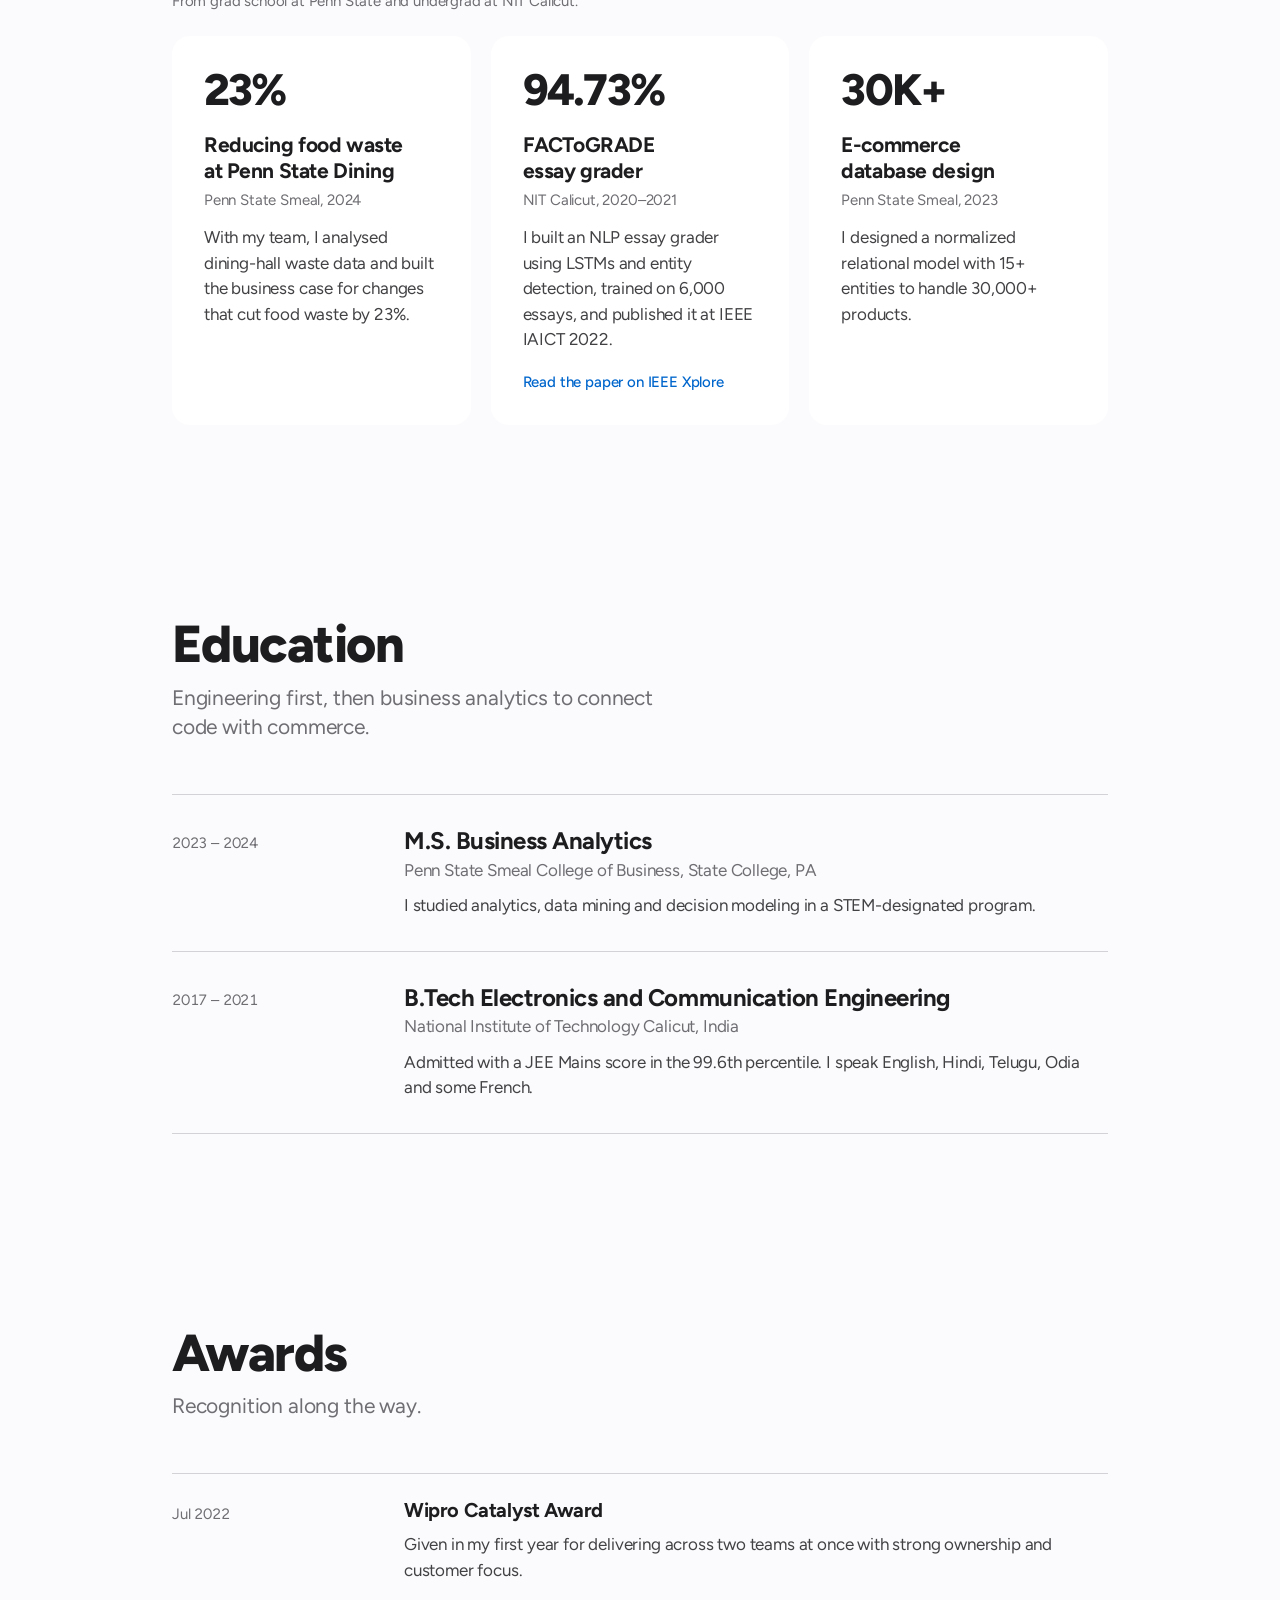
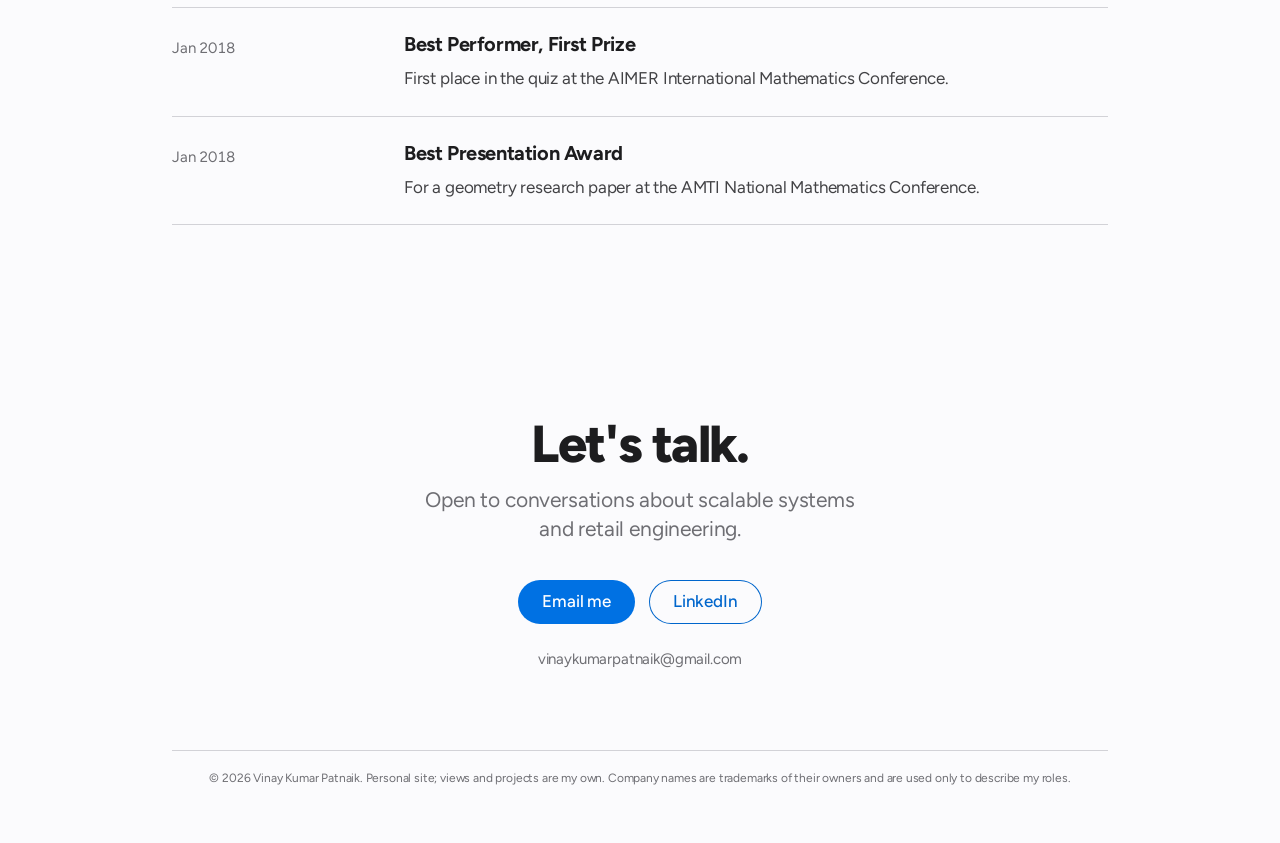
==== commit d5121016: "Add personal finance dashboard" ====
--- a/index.html
+++ b/index.html
@@ -123,6 +123,8 @@
   /* projects */
   .cards{display:grid;grid-template-columns:repeat(3,minmax(0,1fr));gap:20px}
   .cards.two{grid-template-columns:repeat(2,minmax(0,1fr))}
+  .card.wide{grid-column:1/-1}
+  .card.wide p{max-width:72ch}
   .group + .group{margin-top:64px}
   .group-h{font-size:24px;line-height:1.2;font-weight:700;letter-spacing:-0.02em;margin-bottom:6px}
   .group-note{color:var(--muted);font-size:15px;max-width:62ch;margin-bottom:24px}
@@ -300,9 +302,9 @@
 
   <section id="projects" class="wrap" aria-labelledby="proj-h">
     <h2 id="proj-h">Projects</h2>
-    <p class="lede">Live demos you can run, plus research and analytics work.</p>
+    <p class="lede">Live demos you can run, a personal tool, and research from school.</p>
     <div class="group">
-      <h3 class="group-h">Live demos</h3>
+      <h3 class="group-h">Retail and data demos</h3>
       <p class="group-note">These are personal projects I built on my own time. They aren't affiliated with or based on the work of any employer. They run on generated sample data in your browser, and every figure comes from each demo's default run.</p>
     <div class="cards two">
       <article class="card">
@@ -334,6 +336,19 @@
         <a class="more" href="projects/demand-forecast/">Open the live demo</a>
       </article>
     </div>
+    </div>
+    <div class="group">
+      <h3 class="group-h">Personal projects</h3>
+      <p class="group-note">Small tools I build for myself. This one runs on made-up transactions, not my real finances.</p>
+      <div class="cards two">
+        <article class="card wide">
+          <div class="result">32.4%</div>
+          <h3>Personal finance dashboard</h3>
+          <div class="meta">Personal project, live demo</div>
+          <p>I wanted one page that shows where my money goes, which charges repeat every month and how long a savings goal will take. It sorts two years of sample transactions with keyword rules, finds recurring charges on its own and includes a what-if savings planner. On the default run the savings rate is 32.4%, and it finds 5 subscriptions costing $1,019.64 a year.</p>
+          <a class="more" href="projects/personal-finance/">Open the live demo</a>
+        </article>
+      </div>
     </div>
     <div class="group">
       <h3 class="group-h">Research and coursework</h3>
